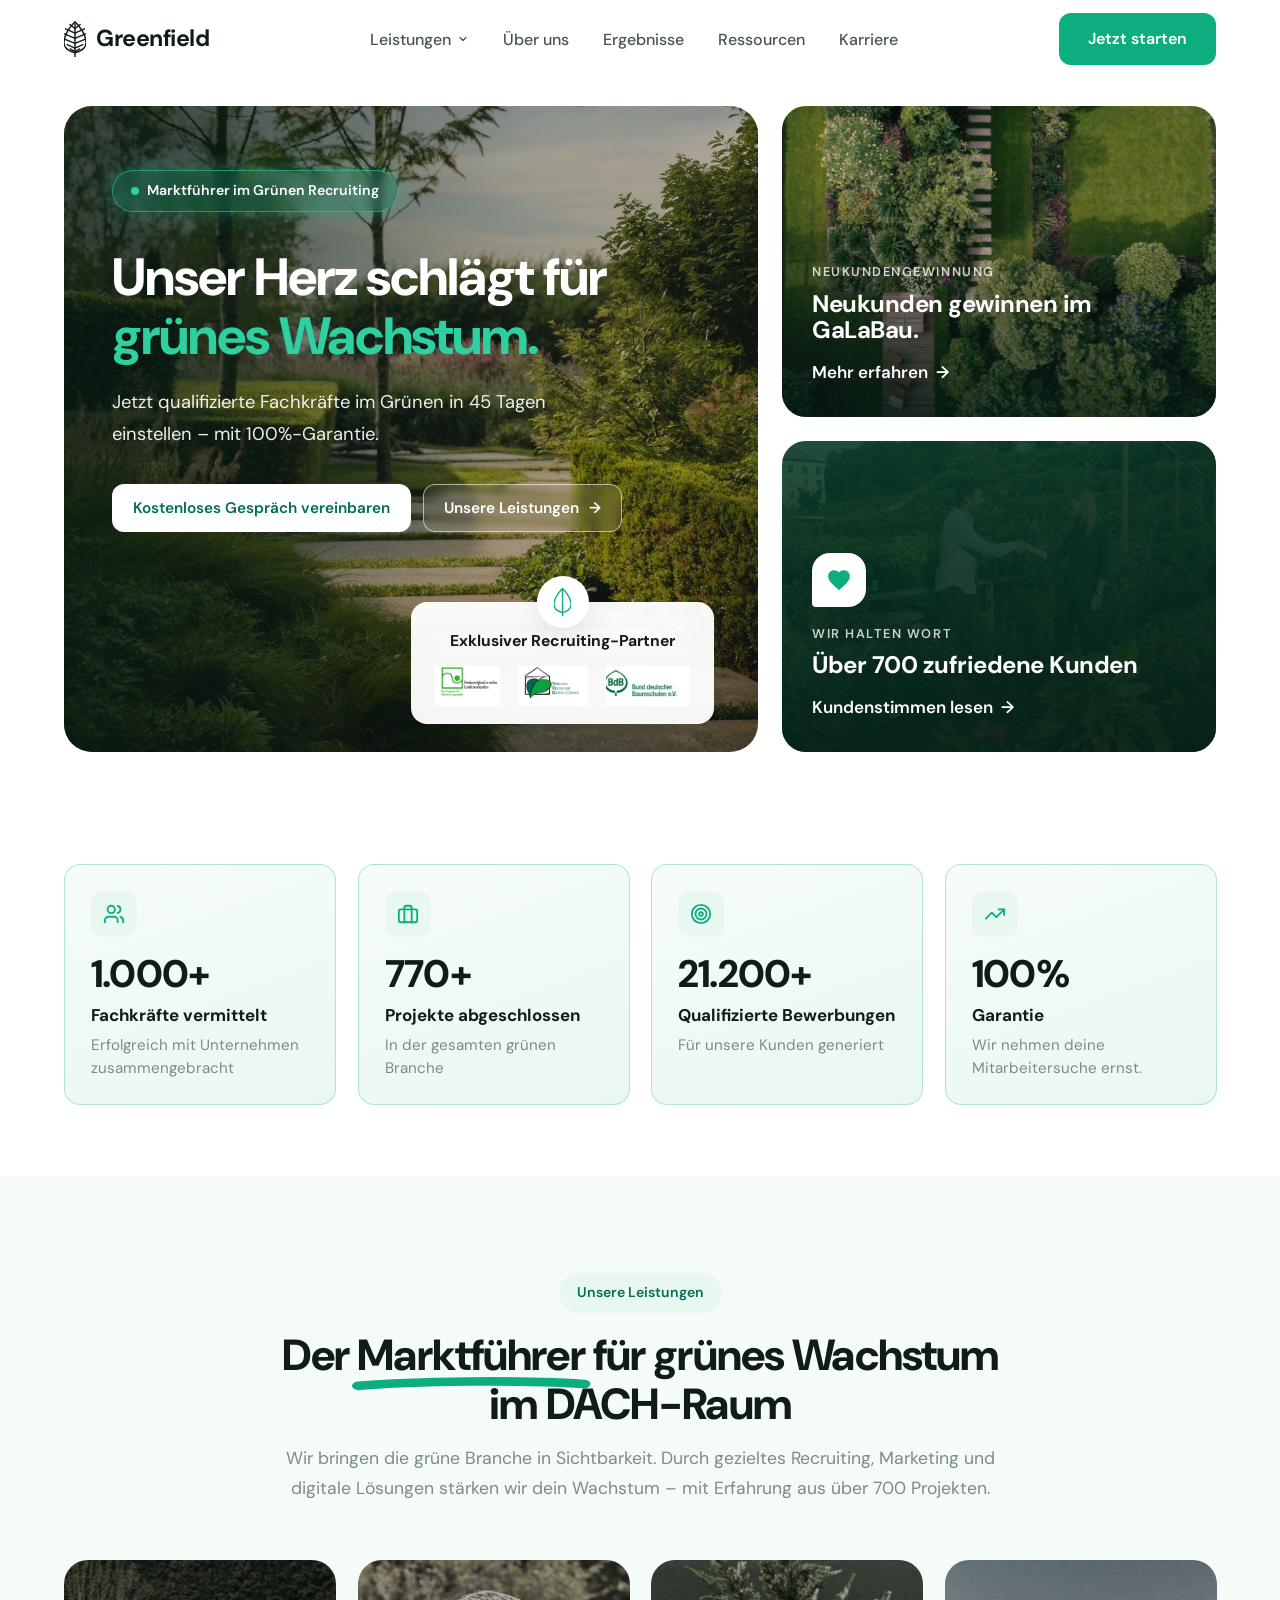
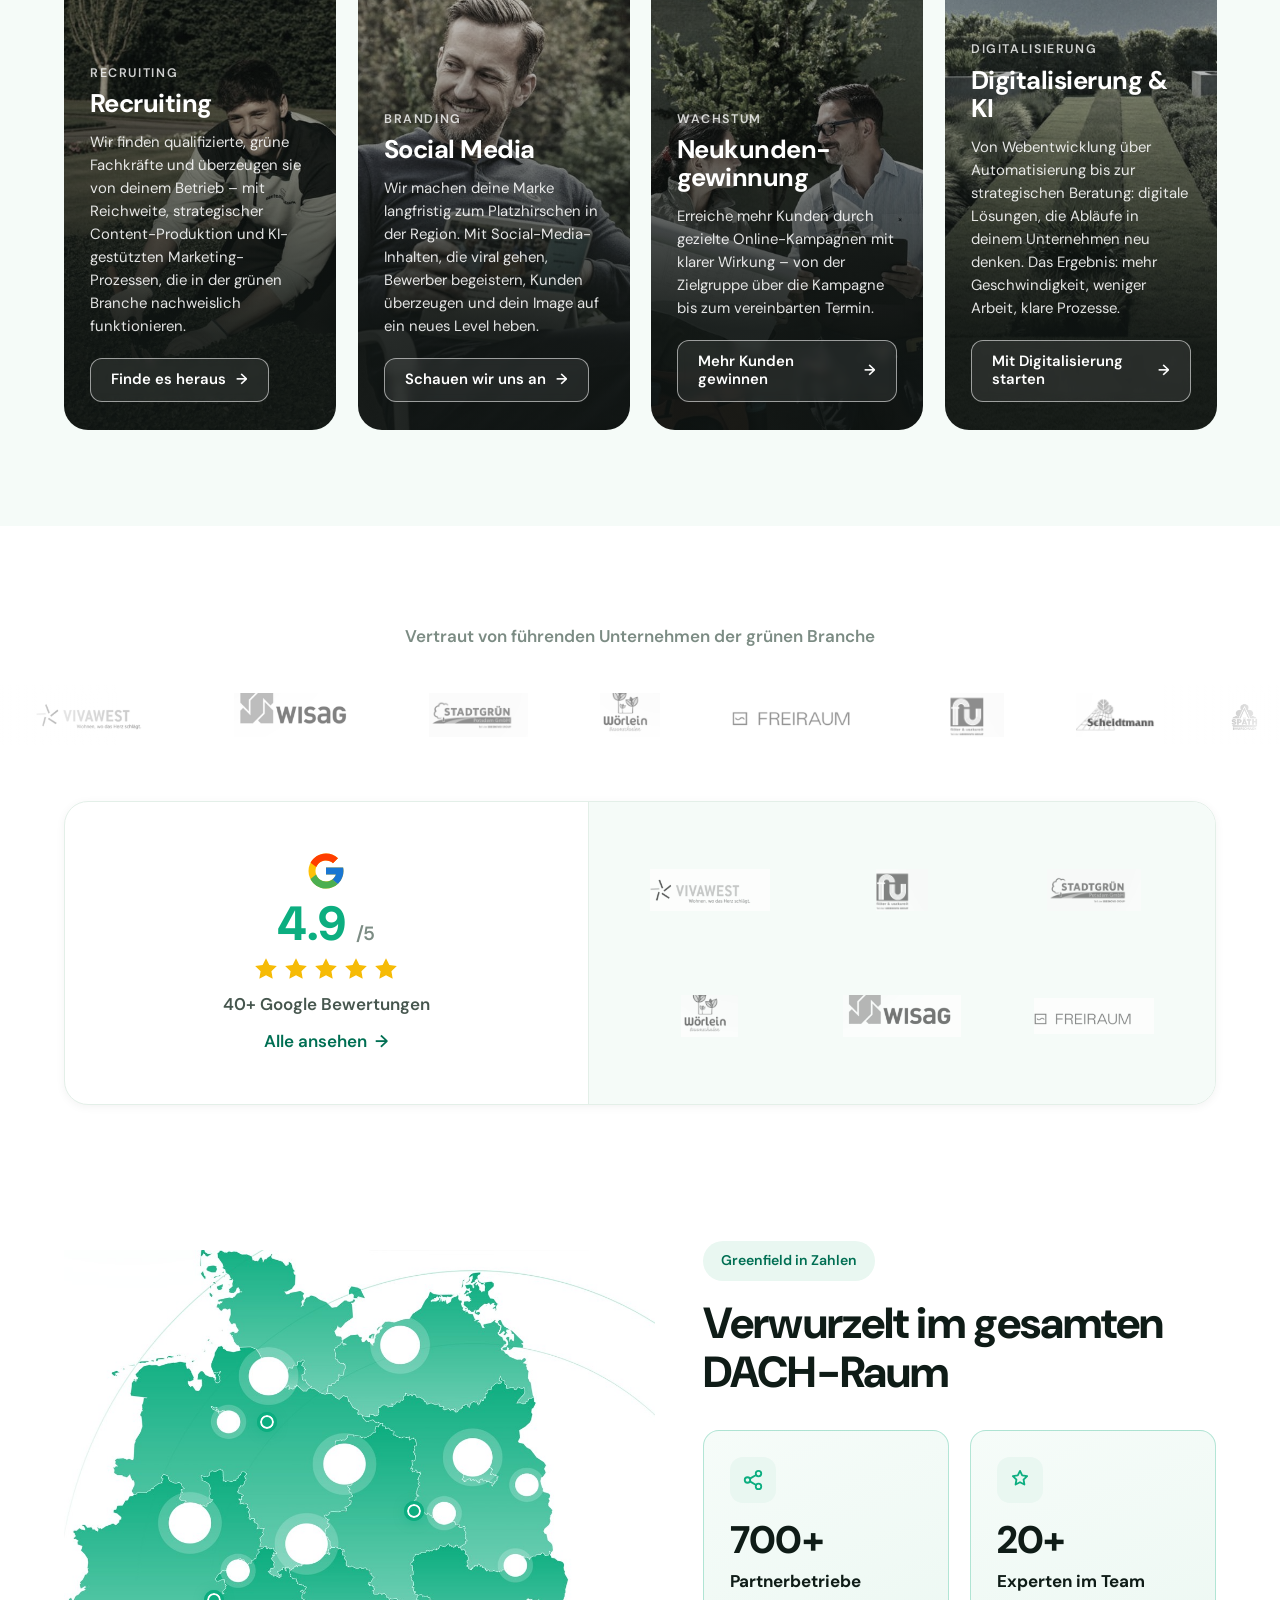
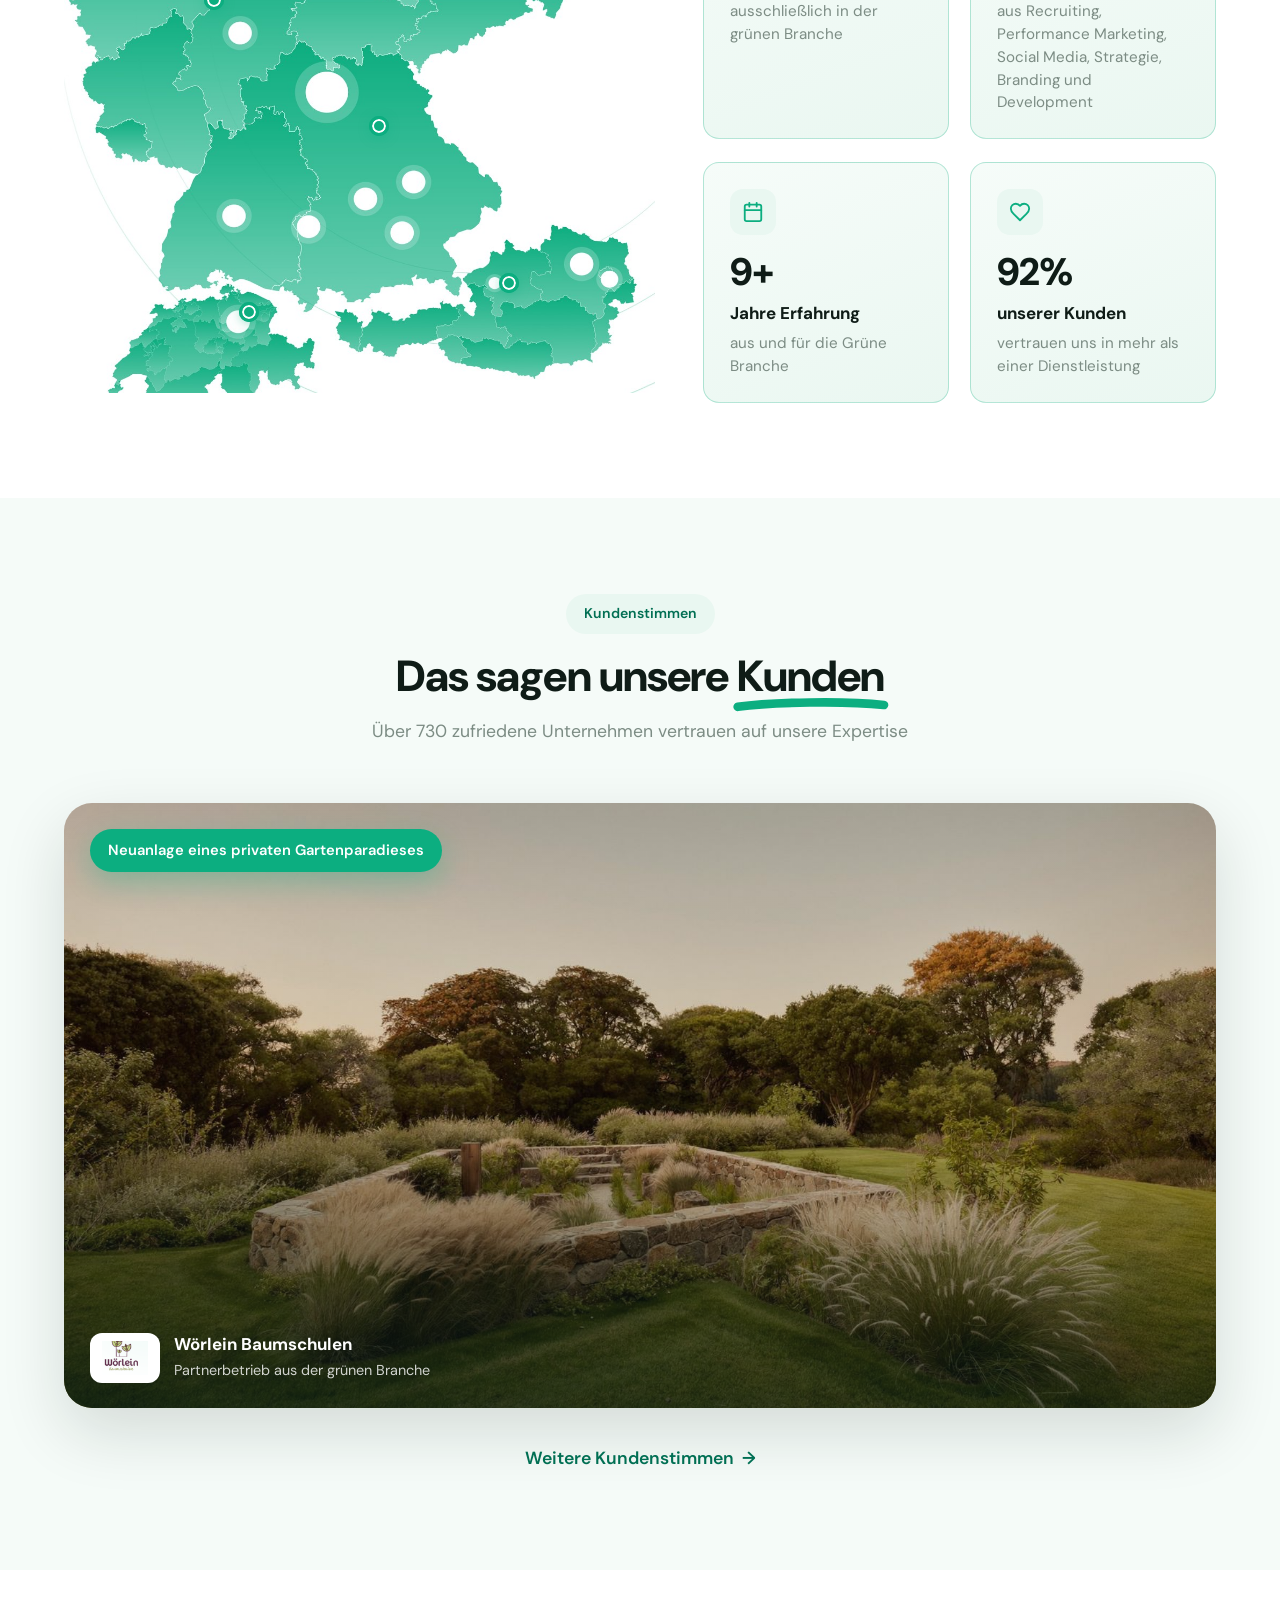
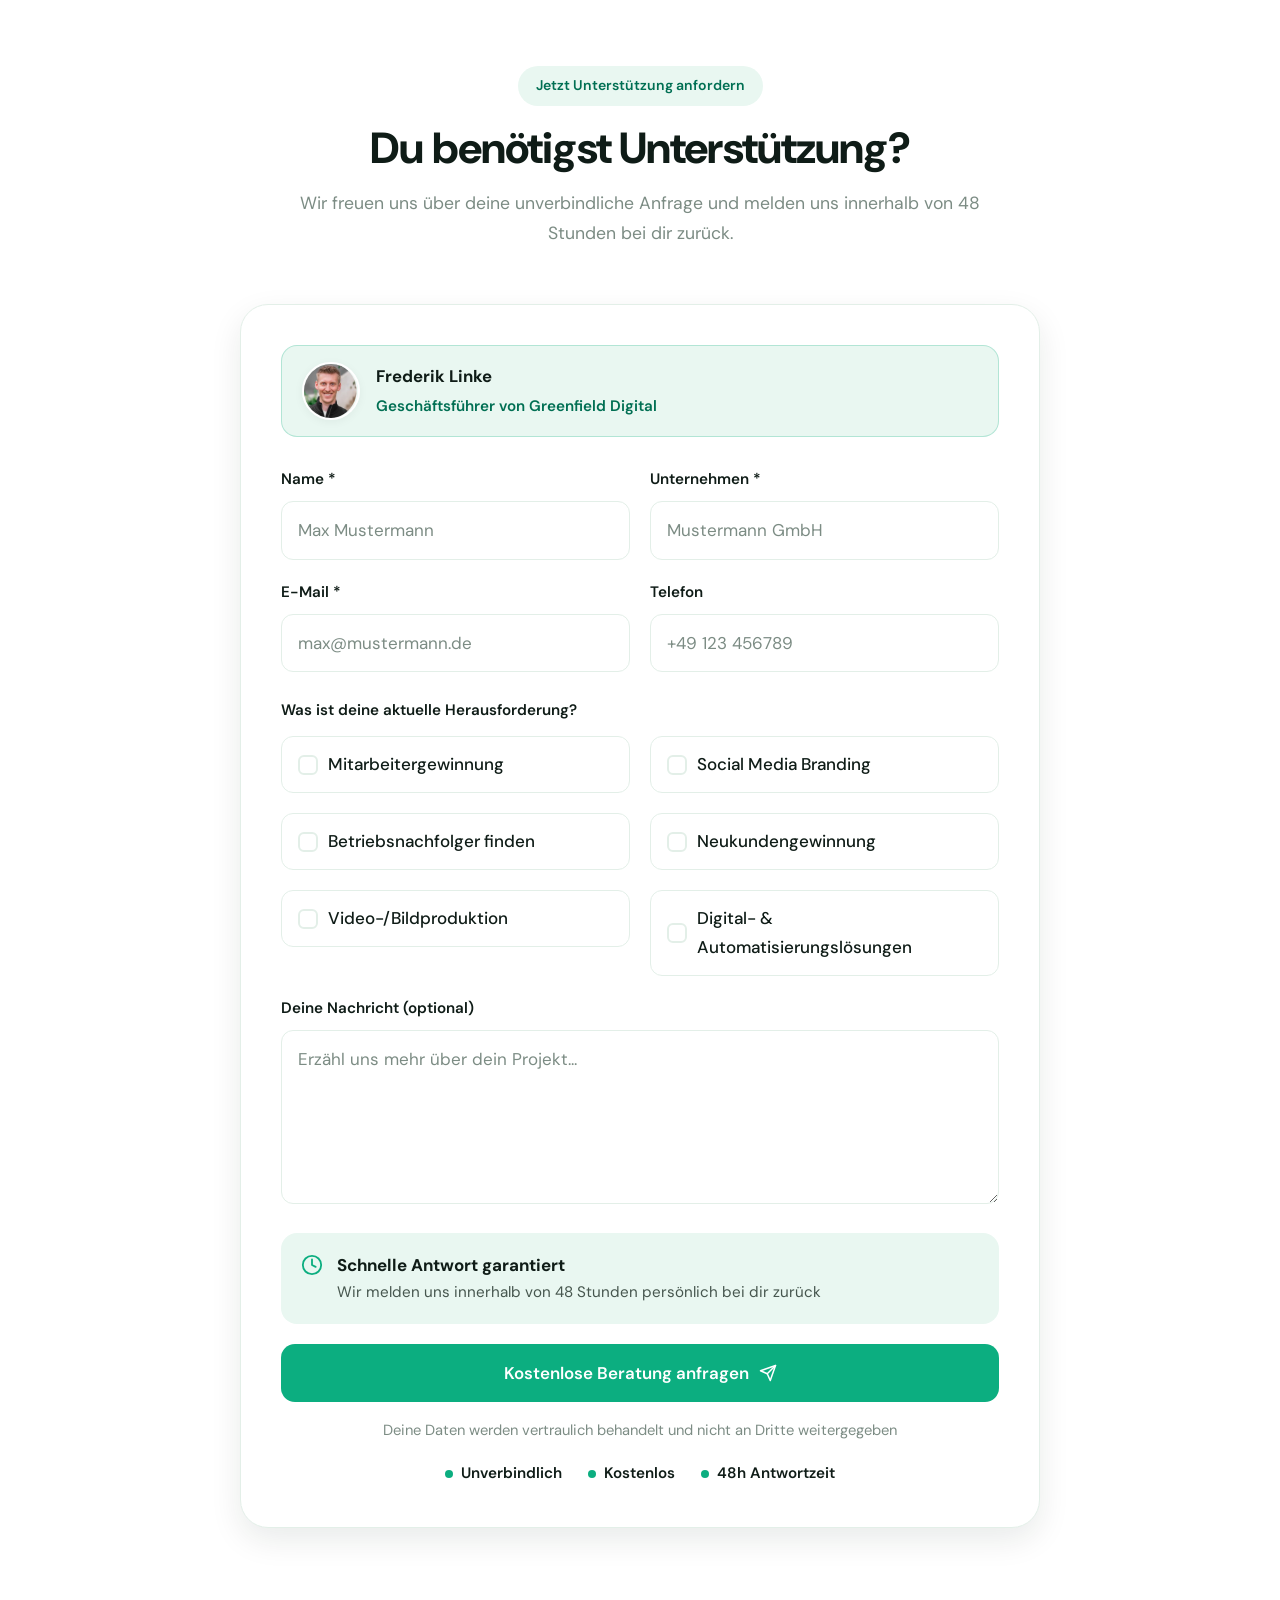
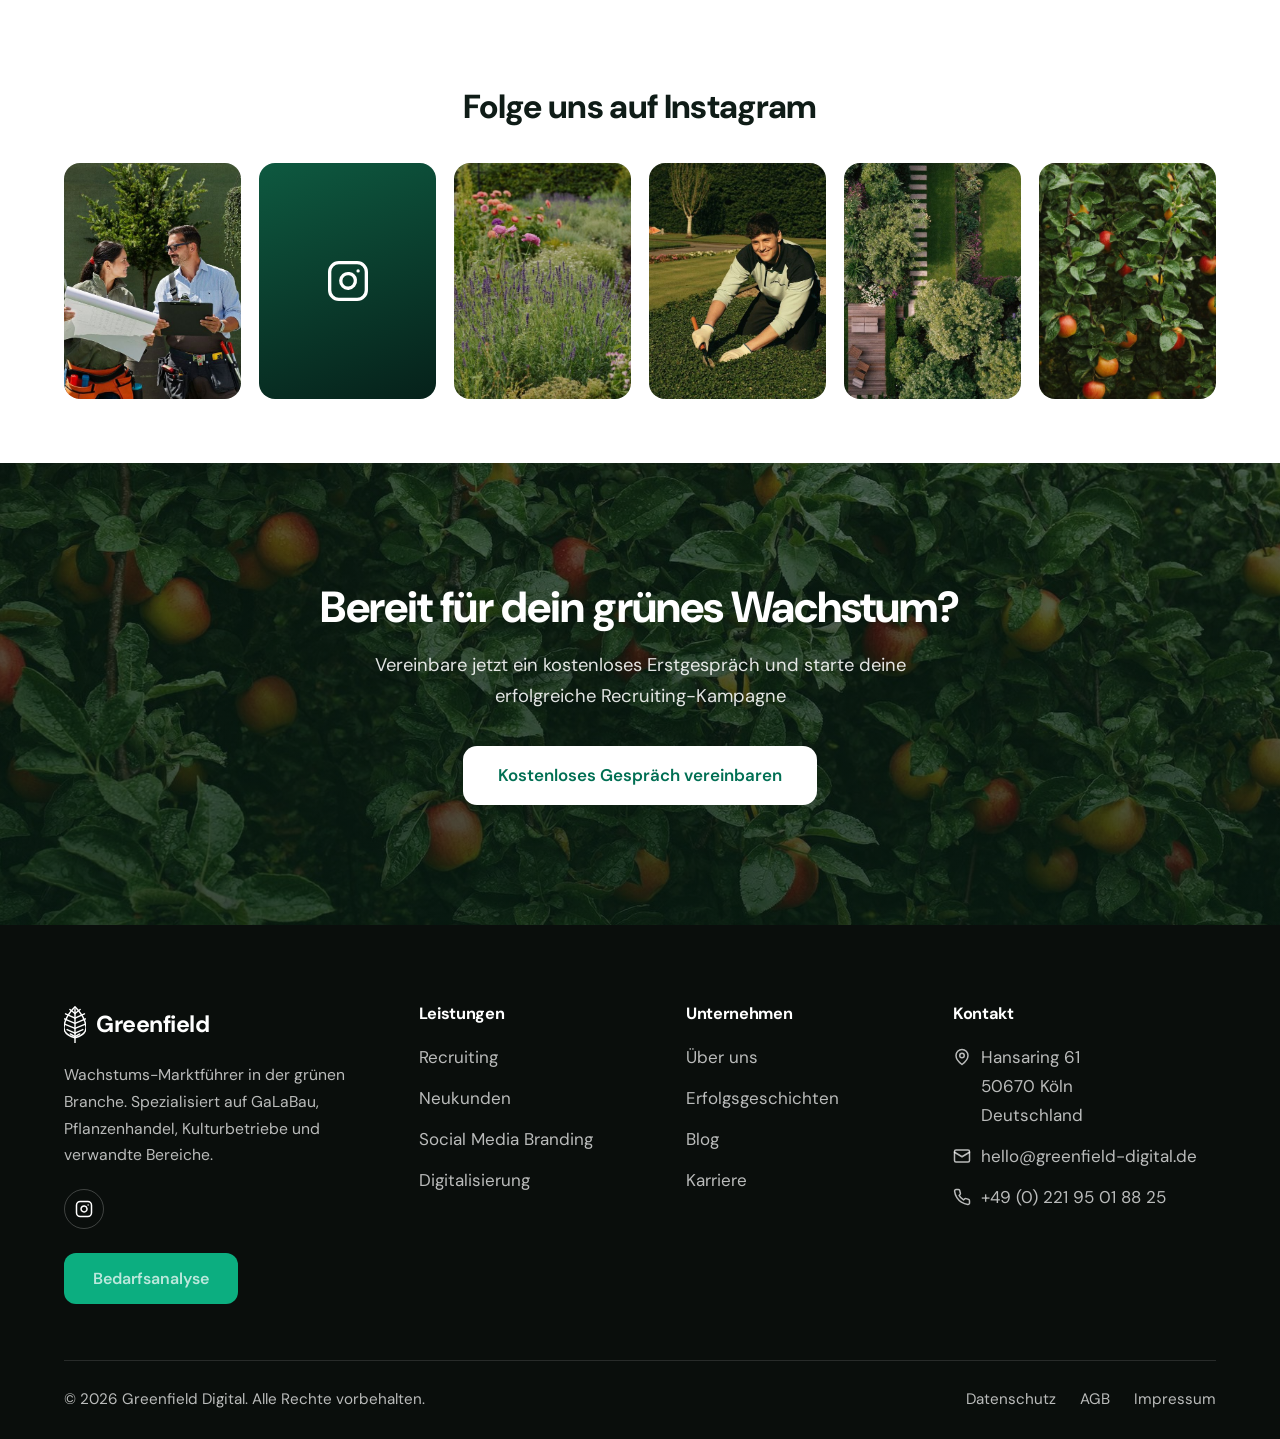
==== index.html @ ecb6a894 "Website komplett: alle Unterseiten, exakte Guideline-Palette, Bewerbungs-Webhook, Mobile-Fixes - Gui" ====
<!DOCTYPE html>
<html lang="de">
<head>
  <meta charset="UTF-8">
  <meta name="viewport" content="width=device-width, initial-scale=1.0">
  <title>Greenfield Digital – Wachstums-Marktführer der grünen Branche</title>
  <meta name="description" content="Recruiting, Neukundengewinnung, Social Media Branding und Digitalisierung für GaLaBau, Pflanzenhandel und Kulturbetriebe. Über 700 Partnerbetriebe im DACH-Raum vertrauen auf Greenfield Digital.">
  <!-- TODO vor Go-Live auf greenfield-digital.de: noindex entfernen! -->
  <meta name="robots" content="noindex">
  <link rel="canonical" href="https://www.greenfield-digital.de/">
  <meta property="og:title" content="Greenfield Digital – Unser Herz schlägt für grünes Wachstum">
  <meta property="og:description" content="Qualifizierte Fachkräfte im Grünen in 45 Tagen einstellen – mit 100%-Garantie. Recruiting, Marketing und Digitalisierung für die grüne Branche.">
  <meta property="og:type" content="website">
  <!-- TODO Go-Live: og:image-Domain auf greenfield-digital.de umstellen -->
  <meta property="og:image" content="https://frdlnk-gc.github.io/greenfield-digital-website/assets/img/hero-home.jpg">
  <meta name="theme-color" content="#0CAE80">
  <link rel="icon" type="image/svg+xml" href="assets/img/favicon.svg">
  <link rel="icon" type="image/png" href="assets/img/favicon.png">
  <link rel="apple-touch-icon" href="assets/img/apple-touch-icon.png">
  <link rel="preconnect" href="https://fonts.googleapis.com">
  <link rel="preconnect" href="https://fonts.gstatic.com" crossorigin>
  <link href="https://fonts.googleapis.com/css2?family=DM+Sans:opsz,wght@9..40,400;9..40,500;9..40,600;9..40,700;9..40,800&display=swap" rel="stylesheet">
  <link rel="stylesheet" href="assets/css/foundation.css">
  <style>
    /* ============ Seiten-Styles Startseite ============ */

    /* ----- Hero ----- */
    .hero { padding: calc(var(--nav-h) + 28px) 0 40px; }
    .hero-grid {
      display: grid;
      grid-template-columns: 1.6fr 1fr;
      gap: 24px;
      align-items: stretch;
    }
    .hero-main {
      position: relative;
      border-radius: var(--r-xl);
      overflow: hidden;
      min-height: 620px;
      display: flex;
      align-items: center;
      isolation: isolate;
    }
    .hero-main .bg {
      position: absolute; inset: 0; z-index: -1;
      background: url("assets/img/hero-home.jpg") center / cover no-repeat;
      animation: slow-zoom 22s ease-in-out infinite alternate;
    }
    .hero-main .bg::after {
      content: ""; position: absolute; inset: 0;
      background: linear-gradient(100deg, rgba(4, 24, 17, .78) 12%, rgba(4, 24, 17, .38) 58%, rgba(4, 24, 17, .18));
    }
    .hero-content { padding: 64px 48px 220px; max-width: 660px; }
    .hero-content h1 { color: #fff; margin: 18px 0 22px; font-size: clamp(2.3rem, 4.1vw, 3.5rem); }
    .hero-content h1 .accent { color: var(--green-bright); }
    .hero-content .sub {
      color: rgba(255, 255, 255, .92);
      font-size: 1.15rem;
      max-width: 470px;
      margin-bottom: 34px;
    }
    .hero-btns { display: flex; flex-wrap: wrap; gap: 12px; }
    .hero-btns .btn { padding: 14px 20px; font-size: .96rem; }

    /* schwebende Partner-Karte */
    .partner-card {
      position: absolute;
      right: 44px; bottom: 28px;
      background: rgba(255, 255, 255, .96);
      border-radius: var(--r-md);
      box-shadow: var(--shadow-lg);
      padding: 26px 24px 18px;
      text-align: center;
      animation: float-y 6.5s ease-in-out infinite;
    }
    .partner-card .leaf-medal {
      position: absolute; top: -26px; left: 50%; transform: translateX(-50%);
      width: 52px; height: 52px; border-radius: 50%;
      background: #fff; box-shadow: var(--shadow-md);
      display: flex; align-items: center; justify-content: center;
      color: var(--green);
    }
    .partner-card .leaf-medal svg { width: 17px; }
    .partner-card .pc-title { font-weight: 700; color: var(--ink); font-size: .98rem; margin-bottom: 12px; }
    .partner-card .pc-logos { display: flex; align-items: center; gap: 18px; }
    .partner-card .pc-logos img { height: 40px; width: auto; }

    .hero-side { display: grid; grid-template-rows: 1fr 1fr; gap: 24px; }
    .side-card {
      position: relative;
      border-radius: var(--r-lg);
      overflow: hidden;
      display: flex; flex-direction: column; justify-content: flex-end;
      padding: 30px;
      min-height: 280px;
      color: #fff;
      isolation: isolate;
      transition: transform .3s ease, box-shadow .3s ease;
    }
    .side-card:hover { transform: translateY(-5px); box-shadow: var(--shadow-lg); }
    .side-card .bg {
      position: absolute; inset: 0; z-index: -1;
      background-size: cover; background-position: center;
      transition: transform .6s ease;
    }
    .side-card:hover .bg { transform: scale(1.05); }
    .side-card--photo .bg { background-image: url("assets/img/side-neukunden.jpg"); }
    .side-card--photo .bg::after {
      content: ""; position: absolute; inset: 0;
      background: linear-gradient(185deg, rgba(5, 26, 19, .1) 30%, rgba(5, 26, 19, .82));
    }
    .side-card--deep .bg { background-image: url("assets/img/kunden-700.jpg"); }
    .side-card--deep .bg::after {
      content: ""; position: absolute; inset: 0;
      background: linear-gradient(170deg, rgba(9, 58, 42, .88), rgba(5, 32, 23, .94));
    }
    .side-card .eyebrow {
      font-family: var(--font-accent);
      font-size: .8rem; font-weight: 600;
      letter-spacing: .12em; text-transform: uppercase;
      color: rgba(255, 255, 255, .78);
      margin-bottom: 8px;
    }
    .side-card h3 { color: #fff; font-size: 1.5rem; margin-bottom: 14px; }
    .side-card .btn-link { color: #fff; }
    .side-card .heart-bubble {
      width: 54px; height: 54px;
      background: #fff; border-radius: 18px 18px 18px 4px;
      display: flex; align-items: center; justify-content: center;
      color: var(--green);
      margin-bottom: 16px;
      box-shadow: var(--shadow-md);
    }
    .side-card .heart-bubble svg { width: 26px; height: 26px; }

    /* ----- Stats ----- */
    .stats-grid {
      display: grid;
      grid-template-columns: repeat(4, 1fr);
      gap: 22px;
    }

    /* ----- Leistungen ----- */
    .services-grid {
      display: grid;
      grid-template-columns: repeat(4, 1fr);
      gap: 22px;
    }
    .service-card {
      position: relative;
      border-radius: var(--r-lg);
      overflow: hidden;
      min-height: 470px;
      display: flex; flex-direction: column; justify-content: flex-end;
      padding: 28px 26px;
      color: #fff;
      isolation: isolate;
    }
    .service-card .bg {
      position: absolute; inset: 0; z-index: -2;
      background-size: cover; background-position: center;
      transition: transform .7s ease;
      filter: saturate(.35);
    }
    .service-card .bg::after {
      content: ""; position: absolute; inset: 0;
      background: linear-gradient(185deg, rgba(8, 22, 17, .25) 20%, rgba(8, 22, 17, .9) 78%);
    }
    .service-card .tint {
      position: absolute; inset: 0; z-index: -1;
      background: linear-gradient(170deg, rgba(11, 174, 127, .5), rgba(6, 55, 39, .82));
      opacity: 0;
      transition: opacity .5s ease;
    }
    .service-card:hover .bg { transform: scale(1.06); filter: saturate(1); }
    .service-card:hover .tint { opacity: 1; }
    .service-card .eyebrow {
      font-family: var(--font-accent);
      font-size: .78rem; font-weight: 600;
      letter-spacing: .13em; text-transform: uppercase;
      color: rgba(255, 255, 255, .8);
      margin-bottom: 6px;
    }
    .service-card h3 { color: #fff; font-size: 1.6rem; margin-bottom: 12px; }
    .service-card p {
      font-size: .93rem; line-height: 1.55;
      color: rgba(255, 255, 255, .88);
      margin-bottom: 20px;
    }
    .service-card .btn { align-self: flex-start; padding: 12px 20px; font-size: .93rem; }

    /* ----- Logos & Google ----- */
    .logos-head {
      text-align: center; color: var(--muted);
      font-weight: 600; margin-bottom: 34px;
    }
    .google-card {
      margin-top: 56px;
      display: grid;
      grid-template-columns: 1fr 1.2fr;
      overflow: hidden;
    }
    .google-card .g-left {
      padding: 48px 40px;
      display: flex; flex-direction: column; align-items: center; justify-content: center;
      text-align: center;
      gap: 8px;
    }
    .google-card .g-score { font-size: 3rem; font-weight: 800; color: var(--ink); line-height: 1; }
    .google-card .g-score small { font-size: 1.2rem; color: var(--muted); font-weight: 600; }
    .google-card .g-stars { display: flex; gap: 4px; color: #F6BB06; }
    .google-card .g-stars svg { width: 26px; height: 26px; }
    .google-card .g-sub { color: var(--text); font-weight: 600; }
    .google-card .g-right {
      background: var(--mint-soft);
      border-left: 1px solid var(--line);
      display: grid;
      grid-template-columns: repeat(3, 1fr);
      align-items: center; justify-items: center;
      gap: 18px;
      padding: 34px;
    }
    .google-card .g-right img { max-height: 42px; width: auto; max-width: 120px; filter: grayscale(1); opacity: .7; transition: .3s; }
    .google-card .g-right img:hover { filter: none; opacity: 1; }

    /* ----- Instagram-Strip ----- */
    .insta-grid {
      display: grid;
      grid-template-columns: repeat(6, 1fr);
      gap: 18px;
    }
    .insta-tile {
      position: relative;
      aspect-ratio: 3 / 4;
      border-radius: var(--r-md);
      overflow: hidden;
      background-size: cover;
      background-position: center;
      display: block;
      transition: transform .35s ease, box-shadow .35s ease;
    }
    .insta-tile:hover { transform: translateY(-6px) scale(1.02); box-shadow: var(--shadow-md); }
    .insta-tile--brand {
      background: var(--grad-deep);
      display: flex; align-items: center; justify-content: center;
      color: #fff;
    }
    .insta-tile--brand svg { width: 44px; height: 44px; }

    /* ----- Responsive Startseite ----- */
    @media (max-width: 1024px) {
      .hero-grid { grid-template-columns: 1fr; }
      .hero-side { grid-template-rows: none; grid-template-columns: 1fr 1fr; }
      .stats-grid, .services-grid { grid-template-columns: 1fr 1fr; }
      .hero-main { min-height: 540px; }
      .hero-content { padding: 52px 40px 210px; }
      .insta-grid { grid-template-columns: repeat(3, 1fr); }
    }
    @media (max-width: 700px) {
      .hero { padding-top: calc(var(--nav-h) + 14px); }
      .hero-side { grid-template-columns: 1fr; }
      .hero-content { padding: 40px 26px 40px; }
      .hero-main { min-height: 0; display: block; }
      .partner-card { position: static; margin: 0 26px 30px; animation: none; max-width: calc(100% - 52px); }
      .partner-card .leaf-medal { display: none; }
      .partner-card .pc-logos { flex-wrap: wrap; justify-content: center; gap: 12px; }
      .partner-card .pc-logos img { height: 30px; }
      .google-card .g-right { grid-template-columns: 1fr 1fr; padding: 24px; }
      .stats-grid, .services-grid { grid-template-columns: 1fr; }
      .google-card { grid-template-columns: 1fr; }
      .google-card .g-right { border-left: 0; border-top: 1px solid var(--line); }
      .insta-grid { grid-template-columns: repeat(2, 1fr); gap: 12px; }
    }
  </style>
</head>
<body>

  <!-- ================= NAVIGATION ================= -->
  <header class="site-nav" id="nav">
    <div class="inner">
      <a class="brand" href="index.html" aria-label="Greenfield Digital – Startseite">
        <span class="mark"><svg viewBox="0 0 56 94" fill="none" stroke="currentColor" stroke-width="3.6" stroke-linecap="round" stroke-linejoin="round" aria-hidden="true"><path d="M28 2 C40 14 55 32 56 54 C56.6 66 45 76 28 81 C11 76 -0.6 66 0 54 C1 32 16 14 28 2 Z"/><path d="M28 7 V94"/><path d="M28 19 L41 9 M28 31 L52 20 M28 44 L55 33 M28 57 L53 47 M28 69 L48 60 M28 78 L40 71"/><path d="M28 19 L15 9 M28 31 L4 20 M28 44 L1 33 M28 57 L3 47 M28 69 L8 60 M28 78 L16 71"/></svg></span>
        <span class="word">Greenfield</span>
      </a>

      <nav aria-label="Hauptnavigation">
        <ul class="nav-links" id="navLinks">
          <li class="has-drop" id="dropLeistungen">
            <a href="#leistungen">Leistungen
              <svg class="caret" width="12" height="12" viewBox="0 0 24 24" fill="none" stroke="currentColor" stroke-width="2.5" stroke-linecap="round" stroke-linejoin="round" aria-hidden="true"><path d="m6 9 6 6 6-6"/></svg>
            </a>
            <ul class="drop">
              <li><a href="recruiting.html">Recruiting<small>Nachhaltige Personalgewinnung</small></a></li>
              <li><a href="neukundengewinnung.html">Neukundengewinnung<small>Planbar neue Aufträge</small></a></li>
              <li><a href="social-media.html">Social Media Branding<small>Platzhirsch in der Region</small></a></li>
              <li><a href="digitalisierung.html">Digitalisierung &amp; KI<small>Prozesse neu gedacht</small></a></li>
            </ul>
          </li>
          <li><a href="ueber-uns.html">Über uns</a></li>
          <li><a href="ergebnisse.html">Ergebnisse</a></li>
          <li><a href="blog.html">Ressourcen</a></li>
          <li><a href="karriere.html">Karriere</a></li>
        </ul>
      </nav>

      <div style="display:flex; align-items:center; gap:10px;">
        <a class="btn btn--primary nav-cta-desktop" href="#kontakt">Jetzt starten</a>
        <button class="nav-burger" id="burger" aria-label="Menü öffnen" aria-expanded="false" aria-controls="navLinks">
          <svg width="26" height="26" viewBox="0 0 24 24" fill="none" stroke="currentColor" stroke-width="2.2" stroke-linecap="round" aria-hidden="true"><path d="M4 7h16M4 12h16M4 17h16"/></svg>
        </button>
      </div>
    </div>
  </header>

  <main>

    <!-- ================= HERO ================= -->
    <section class="hero">
      <div class="container">
        <div class="hero-grid">
          <div class="hero-main reveal in">
            <div class="bg" aria-hidden="true"></div>
            <div class="hero-content">
              <span class="pill pill--glow"><span class="dot"></span>Marktführer im Grünen Recruiting</span>
              <h1>Unser Herz schlägt für <span class="accent">grünes&nbsp;Wachstum.</span></h1>
              <p class="sub">Jetzt qualifizierte Fachkräfte im Grünen in 45 Tagen einstellen – mit 100%-Garantie.</p>
              <div class="hero-btns">
                <a class="btn btn--white is-green-text" href="#kontakt">Kostenloses Gespräch vereinbaren</a>
                <a class="btn btn--ghost" href="#leistungen">Unsere Leistungen<span class="arr">→</span></a>
              </div>
            </div>
            <div class="partner-card">
              <span class="leaf-medal" aria-hidden="true"><svg viewBox="0 0 56 94" fill="none" stroke="currentColor" stroke-width="4.5" stroke-linecap="round" stroke-linejoin="round"><path d="M28 2 C40 14 55 32 56 54 C56.6 66 45 76 28 81 C11 76 -0.6 66 0 54 C1 32 16 14 28 2 Z"/><path d="M28 7 V94"/></svg></span>
              <p class="pc-title">Exklusiver Recruiting-Partner</p>
              <div class="pc-logos">
                <img src="assets/img/partner-1.png" alt="Verbandspartner – Die Experten für Garten &amp; Landschaft">
                <img src="assets/img/partner-2.png" alt="Verband Deutscher Garten-Center">
                <img src="assets/img/partner-3.png" alt="Bund deutscher Baumschulen e.V.">
              </div>
            </div>
          </div>

          <div class="hero-side">
            <a class="side-card side-card--photo reveal in" style="--d:.15s" href="neukundengewinnung.html">
              <div class="bg" aria-hidden="true"></div>
              <span class="eyebrow">Neukundengewinnung</span>
              <h3>Neukunden gewinnen im GaLaBau.</h3>
              <span class="btn-link">Mehr erfahren <span class="arr">→</span></span>
            </a>
            <a class="side-card side-card--deep reveal in" style="--d:.28s" href="ergebnisse.html">
              <div class="bg" aria-hidden="true"></div>
              <span class="heart-bubble" aria-hidden="true"><svg viewBox="0 0 24 24" fill="currentColor"><path d="M12 21.35l-1.45-1.32C5.4 15.36 2 12.28 2 8.5 2 5.42 4.42 3 7.5 3c1.74 0 3.41.81 4.5 2.09C13.09 3.81 14.76 3 16.5 3 19.58 3 22 5.42 22 8.5c0 3.78-3.4 6.86-8.55 11.54L12 21.35z"/></svg></span>
              <span class="eyebrow">Wir halten Wort</span>
              <h3>Über 700 zufriedene Kunden</h3>
              <span class="btn-link">Kundenstimmen lesen <span class="arr">→</span></span>
            </a>
          </div>
        </div>
      </div>
    </section>

    <!-- ================= STATS ================= -->
    <section class="section" style="padding-top:72px; padding-bottom:72px;">
      <div class="container">
        <div class="stats-grid">
          <div class="stat-card reveal">
            <span class="icon-chip" aria-hidden="true"><svg viewBox="0 0 24 24" fill="none" stroke="currentColor" stroke-width="2" stroke-linecap="round" stroke-linejoin="round"><path d="M16 21v-2a4 4 0 0 0-4-4H6a4 4 0 0 0-4 4v2"/><circle cx="9" cy="7" r="4"/><path d="M22 21v-2a4 4 0 0 0-3-3.87M16 3.13a4 4 0 0 1 0 7.75"/></svg></span>
            <div class="num"><span data-count="1000" data-sep=".">0</span>+</div>
            <div class="label">Fachkräfte vermittelt</div>
            <p class="desc">Erfolgreich mit Unternehmen zusammengebracht</p>
          </div>
          <div class="stat-card reveal" style="--d:.1s">
            <span class="icon-chip" aria-hidden="true"><svg viewBox="0 0 24 24" fill="none" stroke="currentColor" stroke-width="2" stroke-linecap="round" stroke-linejoin="round"><rect x="2" y="7" width="20" height="14" rx="2"/><path d="M16 21V5a2 2 0 0 0-2-2h-4a2 2 0 0 0-2 2v16"/></svg></span>
            <div class="num"><span data-count="770">0</span>+</div>
            <div class="label">Projekte abgeschlossen</div>
            <p class="desc">In der gesamten grünen Branche</p>
          </div>
          <div class="stat-card reveal" style="--d:.2s">
            <span class="icon-chip" aria-hidden="true"><svg viewBox="0 0 24 24" fill="none" stroke="currentColor" stroke-width="2" stroke-linecap="round" stroke-linejoin="round"><circle cx="12" cy="12" r="10"/><circle cx="12" cy="12" r="6"/><circle cx="12" cy="12" r="2"/></svg></span>
            <div class="num"><span data-count="21200" data-sep=".">0</span>+</div>
            <div class="label">Qualifizierte Bewerbungen</div>
            <p class="desc">Für unsere Kunden generiert</p>
          </div>
          <div class="stat-card reveal" style="--d:.3s">
            <span class="icon-chip" aria-hidden="true"><svg viewBox="0 0 24 24" fill="none" stroke="currentColor" stroke-width="2" stroke-linecap="round" stroke-linejoin="round"><path d="M22 7 13.5 15.5 8.5 10.5 2 17"/><path d="M16 7h6v6"/></svg></span>
            <div class="num"><span data-count="100">0</span>%</div>
            <div class="label">Garantie</div>
            <p class="desc">Wir nehmen deine Mitarbeitersuche ernst.</p>
          </div>
        </div>
      </div>
    </section>

    <!-- ================= LEISTUNGEN ================= -->
    <section class="section section--tint" id="leistungen">
      <div class="container">
        <div class="section-head reveal">
          <span class="pill">Unsere Leistungen</span>
          <h2>Der <span class="mark-u">Marktführer<svg viewBox="0 0 240 24" preserveAspectRatio="none" aria-hidden="true"><path d="M6 16 C 60 8, 175 6, 234 13"/></svg></span> für grünes Wachstum im DACH-Raum</h2>
          <p class="sub">Wir bringen die grüne Branche in Sichtbarkeit. Durch gezieltes Recruiting, Marketing und digitale Lösungen stärken wir dein Wachstum – mit Erfahrung aus über 700 Projekten.</p>
        </div>

        <div class="services-grid">
          <article class="service-card reveal">
            <div class="bg" style="background-image:url('assets/img/feature-3.jpg')" aria-hidden="true"></div>
            <div class="tint" aria-hidden="true"></div>
            <span class="eyebrow">Recruiting</span>
            <h3>Recruiting</h3>
            <p>Wir finden qualifizierte, grüne Fachkräfte und überzeugen sie von deinem Betrieb – mit Reichweite, strategischer Content-Produktion und KI-gestützten Marketing-Prozessen, die in der grünen Branche nachweislich funktionieren.</p>
            <a class="btn btn--ghost" href="recruiting.html">Finde es heraus<span class="arr">→</span></a>
          </article>

          <article class="service-card reveal" style="--d:.1s">
            <div class="bg" style="background-image:url('assets/img/feature-1.jpg')" aria-hidden="true"></div>
            <div class="tint" aria-hidden="true"></div>
            <span class="eyebrow">Branding</span>
            <h3>Social Media</h3>
            <p>Wir machen deine Marke langfristig zum Platzhirschen in der Region. Mit Social-Media-Inhalten, die viral gehen, Bewerber begeistern, Kunden überzeugen und dein Image auf ein neues Level heben.</p>
            <a class="btn btn--ghost" href="social-media.html">Schauen wir uns an<span class="arr">→</span></a>
          </article>

          <article class="service-card reveal" style="--d:.2s">
            <div class="bg" style="background-image:url('assets/img/feature-2.jpg')" aria-hidden="true"></div>
            <div class="tint" aria-hidden="true"></div>
            <span class="eyebrow">Wachstum</span>
            <h3>Neukunden&shy;gewinnung</h3>
            <p>Erreiche mehr Kunden durch gezielte Online-Kampagnen mit klarer Wirkung – von der Zielgruppe über die Kampagne bis zum vereinbarten Termin.</p>
            <a class="btn btn--ghost" href="neukundengewinnung.html">Mehr Kunden gewinnen<span class="arr">→</span></a>
          </article>

          <article class="service-card reveal" style="--d:.3s">
            <div class="bg" style="background-image:url('assets/img/blog-1.jpg')" aria-hidden="true"></div>
            <div class="tint" aria-hidden="true"></div>
            <span class="eyebrow">Digitalisierung</span>
            <h3>Digitalisierung &amp; KI</h3>
            <p>Von Webentwicklung über Automatisierung bis zur strategischen Beratung: digitale Lösungen, die Abläufe in deinem Unternehmen neu denken. Das Ergebnis: mehr Geschwindigkeit, weniger Arbeit, klare Prozesse.</p>
            <a class="btn btn--ghost" href="digitalisierung.html">Mit Digitalisierung starten<span class="arr">→</span></a>
          </article>
        </div>
      </div>
    </section>

    <!-- ================= LOGOS + GOOGLE ================= -->
    <section class="section">
      <div class="container">
        <p class="logos-head reveal">Vertraut von führenden Unternehmen der grünen Branche</p>
      </div>
      <div class="marquee reveal">
        <div class="marquee-track">
          <img src="assets/img/logo-vivawest.png" alt="Vivawest">
          <img src="assets/img/logo-wisag.png" alt="WISAG">
          <img src="assets/img/logo-stadtgruen.png" alt="Stadtgrün Potsdam">
          <img src="assets/img/logo-woerlein.png" alt="Wörlein Baumschulen">
          <img src="assets/img/logo-freiraum.png" alt="Freiraum">
          <img src="assets/img/logo-fu.png" alt="flöter &amp; uszkureit">
          <img src="assets/img/logo-scheldmann.png" alt="Scheidtmann">
          <img src="assets/img/logo-spaeth.png" alt="Späth">
          <img src="assets/img/logo-huben.png" alt="Pflanzenhandel Huben">
          <img src="assets/img/logo-blumenmetzger.png" alt="Blumen Metzger">
          <img src="assets/img/logo-streb.png" alt="Streb">
          <img src="assets/img/logo-stanze.png" alt="Stanze Gartencenter">
          <img src="assets/img/logo-jensen.png" alt="Jensen Landschaftsarchitekten">
          <!-- Zweiter Durchlauf für die Endlos-Schleife -->
          <img src="assets/img/logo-vivawest.png" alt="">
          <img src="assets/img/logo-wisag.png" alt="">
          <img src="assets/img/logo-stadtgruen.png" alt="">
          <img src="assets/img/logo-woerlein.png" alt="">
          <img src="assets/img/logo-freiraum.png" alt="">
          <img src="assets/img/logo-fu.png" alt="">
          <img src="assets/img/logo-scheldmann.png" alt="">
          <img src="assets/img/logo-spaeth.png" alt="">
          <img src="assets/img/logo-huben.png" alt="">
          <img src="assets/img/logo-blumenmetzger.png" alt="">
          <img src="assets/img/logo-streb.png" alt="">
          <img src="assets/img/logo-stanze.png" alt="">
          <img src="assets/img/logo-jensen.png" alt="">
        </div>
      </div>

      <div class="container">
        <div class="google-card card reveal">
          <div class="g-left">
            <svg width="42" height="42" viewBox="0 0 48 48" aria-label="Google"><path fill="#FFC107" d="M43.6 20.1H42V20H24v8h11.3C33.7 32.7 29.2 36 24 36c-6.6 0-12-5.4-12-12s5.4-12 12-12c3.1 0 5.9 1.2 8 3l5.7-5.7C34.3 6.1 29.4 4 24 4 13 4 4 13 4 24s9 20 20 20 20-9 20-20c0-1.3-.1-2.6-.4-3.9z"/><path fill="#FF3D00" d="m6.3 14.7 6.6 4.8C14.7 15.1 19 12 24 12c3.1 0 5.9 1.2 8 3l5.7-5.7C34.3 6.1 29.4 4 24 4 16.3 4 9.7 8.3 6.3 14.7z"/><path fill="#4CAF50" d="M24 44c5.2 0 9.9-2 13.4-5.2l-6.2-5.2C29.2 35.1 26.7 36 24 36c-5.2 0-9.6-3.3-11.3-8l-6.5 5C9.5 39.6 16.2 44 24 44z"/><path fill="#1976D2" d="M43.6 20.1H42V20H24v8h11.3c-.8 2.2-2.2 4.2-4.1 5.6l6.2 5.2C36.9 39.2 44 34 44 24c0-1.3-.1-2.6-.4-3.9z"/></svg>
            <div class="g-score"><span style="color:var(--green)">4.9</span> <small>/5</small></div>
            <div class="g-stars" aria-label="5 von 5 Sternen">
              <svg viewBox="0 0 24 24" fill="currentColor"><path d="M12 2l3.09 6.26L22 9.27l-5 4.87 1.18 6.88L12 17.77l-6.18 3.25L7 14.14 2 9.27l6.91-1.01L12 2z"/></svg>
              <svg viewBox="0 0 24 24" fill="currentColor"><path d="M12 2l3.09 6.26L22 9.27l-5 4.87 1.18 6.88L12 17.77l-6.18 3.25L7 14.14 2 9.27l6.91-1.01L12 2z"/></svg>
              <svg viewBox="0 0 24 24" fill="currentColor"><path d="M12 2l3.09 6.26L22 9.27l-5 4.87 1.18 6.88L12 17.77l-6.18 3.25L7 14.14 2 9.27l6.91-1.01L12 2z"/></svg>
              <svg viewBox="0 0 24 24" fill="currentColor"><path d="M12 2l3.09 6.26L22 9.27l-5 4.87 1.18 6.88L12 17.77l-6.18 3.25L7 14.14 2 9.27l6.91-1.01L12 2z"/></svg>
              <svg viewBox="0 0 24 24" fill="currentColor"><path d="M12 2l3.09 6.26L22 9.27l-5 4.87 1.18 6.88L12 17.77l-6.18 3.25L7 14.14 2 9.27l6.91-1.01L12 2z"/></svg>
            </div>
            <div class="g-sub">40+ Google Bewertungen</div>
            <a class="btn-link" href="https://www.google.com/search?q=Greenfield+Digital+K%C3%B6ln+Bewertungen" target="_blank" rel="noopener">Alle ansehen <span class="arr">→</span></a>
          </div>
          <div class="g-right">
            <img src="assets/img/logo-vivawest.png" alt="Vivawest">
            <img src="assets/img/logo-fu.png" alt="flöter &amp; uszkureit">
            <img src="assets/img/logo-stadtgruen.png" alt="Stadtgrün Potsdam">
            <img src="assets/img/logo-woerlein.png" alt="Wörlein Baumschulen">
            <img src="assets/img/logo-wisag.png" alt="WISAG">
            <img src="assets/img/logo-freiraum.png" alt="Freiraum">
          </div>
        </div>
      </div>
    </section>

    <!-- ================= KARTE / REGION ================= -->
    <section class="section" id="region" style="padding-top:40px;">
      <div class="container">
        <div class="map-grid">
          <div class="map-visual reveal">
            <img src="assets/img/dach-karte.jpg" alt="Karte des DACH-Raums mit Standorten von Greenfield-Partnerbetrieben">
            <span class="map-dot" style="top:22%; left:33%" aria-hidden="true"></span>
            <span class="map-dot" style="top:46%; left:24%" aria-hidden="true"></span>
            <span class="map-dot" style="top:63%; left:52%" aria-hidden="true"></span>
            <span class="map-dot" style="top:84%; left:74%" aria-hidden="true"></span>
            <span class="map-dot" style="top:34%; left:58%" aria-hidden="true"></span>
            <span class="map-dot" style="top:88%; left:30%" aria-hidden="true"></span>
          </div>
          <div>
            <div class="section-head left reveal" style="margin-bottom:34px;">
              <span class="pill">Greenfield in Zahlen</span>
              <h2>Verwurzelt im gesamten DACH-Raum</h2>
            </div>
            <div class="map-stats">
              <div class="stat-card reveal">
                <span class="icon-chip" aria-hidden="true"><svg viewBox="0 0 24 24" fill="none" stroke="currentColor" stroke-width="2" stroke-linecap="round" stroke-linejoin="round"><circle cx="18" cy="5" r="3"/><circle cx="6" cy="12" r="3"/><circle cx="18" cy="19" r="3"/><path d="m8.6 13.5 6.8 4M15.4 6.5l-6.8 4"/></svg></span>
                <div class="num"><span data-count="700">0</span>+</div>
                <div class="label">Partnerbetriebe</div>
                <p class="desc">ausschließlich in der grünen Branche</p>
              </div>
              <div class="stat-card reveal" style="--d:.1s">
                <span class="icon-chip" aria-hidden="true"><svg viewBox="0 0 24 24" fill="none" stroke="currentColor" stroke-width="2" stroke-linecap="round" stroke-linejoin="round"><path d="M12 2l2.4 4.9 5.4.8-3.9 3.8.9 5.4-4.8-2.5-4.8 2.5.9-5.4L4.2 7.7l5.4-.8L12 2z"/></svg></span>
                <div class="num"><span data-count="20">0</span>+</div>
                <div class="label">Experten im Team</div>
                <p class="desc">aus Recruiting, Performance Marketing, Social Media, Strategie, Branding und Development</p>
              </div>
              <div class="stat-card reveal" style="--d:.15s">
                <span class="icon-chip" aria-hidden="true"><svg viewBox="0 0 24 24" fill="none" stroke="currentColor" stroke-width="2" stroke-linecap="round" stroke-linejoin="round"><rect x="3" y="4" width="18" height="18" rx="2"/><path d="M16 2v4M8 2v4M3 10h18"/></svg></span>
                <div class="num"><span data-count="9">0</span>+</div>
                <div class="label">Jahre Erfahrung</div>
                <p class="desc">aus und für die Grüne Branche</p>
              </div>
              <div class="stat-card reveal" style="--d:.25s">
                <span class="icon-chip" aria-hidden="true"><svg viewBox="0 0 24 24" fill="none" stroke="currentColor" stroke-width="2" stroke-linecap="round" stroke-linejoin="round"><path d="M19 14c1.5-1.5 3-3.2 3-5.5A5.5 5.5 0 0 0 16.5 3c-1.8 0-3.4.9-4.5 2.3A5.6 5.6 0 0 0 7.5 3 5.5 5.5 0 0 0 2 8.5c0 2.3 1.5 4 3 5.5l7 7z"/></svg></span>
                <div class="num"><span data-count="92">0</span>%</div>
                <div class="label">unserer Kunden</div>
                <p class="desc">vertrauen uns in mehr als einer Dienstleistung</p>
              </div>
            </div>
          </div>
        </div>
      </div>
    </section>

    <!-- ================= KUNDENSTIMMEN ================= -->
    <section class="section section--tint" id="kundenstimmen">
      <div class="container">
        <div class="section-head reveal">
          <span class="pill">Kundenstimmen</span>
          <h2>Das sagen unsere <span class="mark-u">Kunden<svg viewBox="0 0 240 24" preserveAspectRatio="none" aria-hidden="true"><path d="M6 16 C 60 8, 175 6, 234 13"/></svg></span></h2>
          <p class="sub">Über 730 zufriedene Unternehmen vertrauen auf unsere Expertise</p>
        </div>

        <div class="testi-card reveal">
          <div class="bg" aria-hidden="true"></div>
          <span class="tag">Neuanlage eines privaten Gartenparadieses</span>
          <div class="who">
            <span class="logo-chip"><img src="assets/img/logo-woerlein.png" alt="Wörlein Baumschulen"></span>
            <div>
              <strong>Wörlein Baumschulen</strong>
              <span>Partnerbetrieb aus der grünen Branche</span>
            </div>
          </div>
        </div>

        <div class="testi-more reveal">
          <a class="btn-link" href="ergebnisse.html" style="font-size:1.1rem;">Weitere Kundenstimmen <span class="arr">→</span></a>
        </div>
      </div>
    </section>

    <!-- ================= KONTAKT ================= -->
    <section class="section" id="kontakt">
      <div class="container">
        <div class="section-head reveal">
          <span class="pill">Jetzt Unterstützung anfordern</span>
          <h2>Du benötigst Unterstützung?</h2>
          <p class="sub">Wir freuen uns über deine unverbindliche Anfrage und melden uns innerhalb von 48 Stunden bei dir zurück.</p>
        </div>

        <div class="contact-card card reveal">
          <div class="founder-strip">
            <img src="assets/img/frederik-linke.jpg" alt="Frederik Linke">
            <div>
              <strong>Frederik Linke</strong>
              <span>Geschäftsführer von Greenfield Digital</span>
            </div>
          </div>

          <form id="anfrageForm" data-webhook="https://hook.eu1.make.com/dpi3yxzn8knq3wimr36vg9hg64oz5l7h" novalidate>
            <div class="form-grid">
              <div class="field">
                <label for="f-name">Name *</label>
                <input type="text" id="f-name" name="name" placeholder="Max Mustermann" required autocomplete="name">
              </div>
              <div class="field">
                <label for="f-unternehmen">Unternehmen *</label>
                <input type="text" id="f-unternehmen" name="unternehmen" placeholder="Mustermann GmbH" required autocomplete="organization">
              </div>
              <div class="field">
                <label for="f-email">E-Mail *</label>
                <input type="email" id="f-email" name="email" placeholder="max@mustermann.de" required autocomplete="email">
              </div>
              <div class="field">
                <label for="f-telefon">Telefon</label>
                <input type="tel" id="f-telefon" name="telefon" placeholder="+49 123 456789" autocomplete="tel">
              </div>

              <p class="chips-label">Was ist deine aktuelle Herausforderung?</p>
              <label class="chip-check"><input type="checkbox" name="herausforderung" value="Mitarbeitergewinnung"><span>Mitarbeitergewinnung</span></label>
              <label class="chip-check"><input type="checkbox" name="herausforderung" value="Social Media Branding"><span>Social Media Branding</span></label>
              <label class="chip-check"><input type="checkbox" name="herausforderung" value="Betriebsnachfolger finden"><span>Betriebsnachfolger finden</span></label>
              <label class="chip-check"><input type="checkbox" name="herausforderung" value="Neukundengewinnung"><span>Neukundengewinnung</span></label>
              <label class="chip-check"><input type="checkbox" name="herausforderung" value="Video-/Bildproduktion"><span>Video-/Bildproduktion</span></label>
              <label class="chip-check"><input type="checkbox" name="herausforderung" value="Digital- &amp; Automatisierungslösungen"><span>Digital- &amp; Automatisierungslösungen</span></label>

              <div class="field full">
                <label for="f-nachricht">Deine Nachricht (optional)</label>
                <textarea id="f-nachricht" name="nachricht" rows="5" placeholder="Erzähl uns mehr über dein Projekt..."></textarea>
              </div>

              <!-- Honeypot gegen Bots -->
              <div class="hp-field" aria-hidden="true">
                <label for="f-website">Website</label>
                <input type="text" id="f-website" name="website" tabindex="-1" autocomplete="off">
              </div>

              <div class="full note-box">
                <svg viewBox="0 0 24 24" fill="none" stroke="currentColor" stroke-width="2" stroke-linecap="round" stroke-linejoin="round" aria-hidden="true"><circle cx="12" cy="12" r="10"/><path d="M12 6v6l4 2"/></svg>
                <div>
                  <strong>Schnelle Antwort garantiert</strong>
                  <p>Wir melden uns innerhalb von 48 Stunden persönlich bei dir zurück</p>
                </div>
              </div>

              <div class="full">
                <button type="submit" class="btn btn--primary btn--lg" style="width:100%;" id="submitBtn">
                  Kostenlose Beratung anfragen
                  <span class="arr" aria-hidden="true"><svg width="18" height="18" viewBox="0 0 24 24" fill="none" stroke="currentColor" stroke-width="2" stroke-linecap="round" stroke-linejoin="round"><path d="m22 2-7 20-4-9-9-4Z"/><path d="M22 2 11 13"/></svg></span>
                </button>
                <p class="form-note">Deine Daten werden vertraulich behandelt und nicht an Dritte weitergegeben</p>
                <div class="trust-dots form-trust">
                  <span>Unverbindlich</span>
                  <span>Kostenlos</span>
                  <span>48h Antwortzeit</span>
                </div>
              </div>
            </div>
          </form>

          <div class="form-success" id="formSuccess" hidden>
            <div class="check-circle"><svg viewBox="0 0 24 24" fill="none" stroke="currentColor" stroke-width="3" stroke-linecap="round" stroke-linejoin="round"><path d="M20 6 9 17l-5-5"/></svg></div>
            <h3>Danke für deine Anfrage!</h3>
            <p>Wir haben alles erhalten und melden uns innerhalb von 48 Stunden persönlich bei dir.</p>
          </div>
        </div>
      </div>
    </section>

    <!-- ================= INSTAGRAM ================= -->
    <section class="section" style="padding-top:64px; padding-bottom:64px;">
      <div class="container">
        <div class="section-head reveal" style="margin-bottom:38px;">
          <h2 style="font-size:clamp(1.6rem,2.6vw,2.2rem);">Folge uns auf Instagram</h2>
        </div>
        <div class="insta-grid reveal">
          <a class="insta-tile" style="background-image:url('assets/img/feature-2.jpg')" href="https://www.instagram.com/greenfield_digital/" target="_blank" rel="noopener" aria-label="Greenfield Digital auf Instagram"></a>
          <a class="insta-tile insta-tile--brand" href="https://www.instagram.com/greenfield_digital/" target="_blank" rel="noopener" aria-label="Greenfield Digital auf Instagram">
            <svg viewBox="0 0 24 24" fill="none" stroke="currentColor" stroke-width="1.8" stroke-linecap="round" stroke-linejoin="round"><rect x="2" y="2" width="20" height="20" rx="5"/><path d="M16 11.37A4 4 0 1 1 12.63 8 4 4 0 0 1 16 11.37z"/><line x1="17.5" y1="6.5" x2="17.51" y2="6.5"/></svg>
          </a>
          <a class="insta-tile" style="background-image:url('assets/img/blog-3.jpg')" href="https://www.instagram.com/greenfield_digital/" target="_blank" rel="noopener" aria-label="Greenfield Digital auf Instagram"></a>
          <a class="insta-tile" style="background-image:url('assets/img/feature-3.jpg')" href="https://www.instagram.com/greenfield_digital/" target="_blank" rel="noopener" aria-label="Greenfield Digital auf Instagram"></a>
          <a class="insta-tile" style="background-image:url('assets/img/side-neukunden.jpg')" href="https://www.instagram.com/greenfield_digital/" target="_blank" rel="noopener" aria-label="Greenfield Digital auf Instagram"></a>
          <a class="insta-tile" style="background-image:url('assets/img/cta-bg.jpg')" href="https://www.instagram.com/greenfield_digital/" target="_blank" rel="noopener" aria-label="Greenfield Digital auf Instagram"></a>
        </div>
      </div>
    </section>

    <!-- ================= CTA-BAND ================= -->
    <section class="cta-band">
      <div class="bg" style="background-image:url('assets/img/cta-bg.jpg')" aria-hidden="true"></div>
      <div class="container reveal">
        <h2>Bereit für dein grünes Wachstum?</h2>
        <p>Vereinbare jetzt ein kostenloses Erstgespräch und starte deine erfolgreiche Recruiting-Kampagne</p>
        <a class="btn btn--white is-green-text btn--lg" href="#kontakt">Kostenloses Gespräch vereinbaren</a>
      </div>
    </section>

  </main>

  <!-- ================= FOOTER ================= -->
  <footer class="site-footer">
    <div class="container">
      <div class="cols">
        <div>
          <a class="brand" href="index.html">
            <span class="mark"><svg viewBox="0 0 56 94" fill="none" stroke="currentColor" stroke-width="3.6" stroke-linecap="round" stroke-linejoin="round" aria-hidden="true"><path d="M28 2 C40 14 55 32 56 54 C56.6 66 45 76 28 81 C11 76 -0.6 66 0 54 C1 32 16 14 28 2 Z"/><path d="M28 7 V94"/><path d="M28 19 L41 9 M28 31 L52 20 M28 44 L55 33 M28 57 L53 47 M28 69 L48 60 M28 78 L40 71"/><path d="M28 19 L15 9 M28 31 L4 20 M28 44 L1 33 M28 57 L3 47 M28 69 L8 60 M28 78 L16 71"/></svg></span>
            <span class="word">Greenfield</span>
          </a>
          <p style="font-size:.98rem;">Wachstums-Marktführer in der grünen Branche. Spezialisiert auf GaLaBau, Pflanzenhandel, Kulturbetriebe und verwandte Bereiche.</p>
          <div class="social-row">
            <a href="https://www.instagram.com/greenfield_digital/" target="_blank" rel="noopener" aria-label="Greenfield Digital auf Instagram">
              <svg viewBox="0 0 24 24" fill="none" stroke="currentColor" stroke-width="2" stroke-linecap="round" stroke-linejoin="round"><rect x="2" y="2" width="20" height="20" rx="5"/><path d="M16 11.37A4 4 0 1 1 12.63 8 4 4 0 0 1 16 11.37z"/><line x1="17.5" y1="6.5" x2="17.51" y2="6.5"/></svg>
            </a>
          </div>
          <a class="btn btn--primary" href="#kontakt">Bedarfsanalyse</a>
        </div>
        <div>
          <h4>Leistungen</h4>
          <ul>
            <li><a href="recruiting.html">Recruiting</a></li>
            <li><a href="neukundengewinnung.html">Neukunden</a></li>
            <li><a href="social-media.html">Social Media Branding</a></li>
            <li><a href="digitalisierung.html">Digitalisierung</a></li>
          </ul>
        </div>
        <div>
          <h4>Unternehmen</h4>
          <ul>
            <li><a href="ueber-uns.html">Über uns</a></li>
            <li><a href="ergebnisse.html">Erfolgsgeschichten</a></li>
            <li><a href="blog.html">Blog</a></li>
            <li><a href="karriere.html">Karriere</a></li>
          </ul>
        </div>
        <div>
          <h4>Kontakt</h4>
          <ul>
            <li style="display:flex; gap:10px;">
              <svg style="flex:0 0 18px; margin-top:5px;" width="18" height="18" viewBox="0 0 24 24" fill="none" stroke="currentColor" stroke-width="2" stroke-linecap="round" stroke-linejoin="round" aria-hidden="true"><path d="M20 10c0 6-8 12-8 12s-8-6-8-12a8 8 0 0 1 16 0Z"/><circle cx="12" cy="10" r="3"/></svg>
              <span>Hansaring 61<br>50670 Köln<br>Deutschland</span>
            </li>
            <li style="display:flex; gap:10px; align-items:center;">
              <svg style="flex:0 0 18px;" width="18" height="18" viewBox="0 0 24 24" fill="none" stroke="currentColor" stroke-width="2" stroke-linecap="round" stroke-linejoin="round" aria-hidden="true"><rect x="2" y="4" width="20" height="16" rx="2"/><path d="m22 7-10 6L2 7"/></svg>
              <a href="mailto:hello@greenfield-digital.de">hello@greenfield-digital.de</a>
            </li>
            <li style="display:flex; gap:10px; align-items:center;">
              <svg style="flex:0 0 18px;" width="18" height="18" viewBox="0 0 24 24" fill="none" stroke="currentColor" stroke-width="2" stroke-linecap="round" stroke-linejoin="round" aria-hidden="true"><path d="M22 16.92v3a2 2 0 0 1-2.18 2 19.79 19.79 0 0 1-8.63-3.07 19.5 19.5 0 0 1-6-6 19.79 19.79 0 0 1-3.07-8.67A2 2 0 0 1 4.11 2h3a2 2 0 0 1 2 1.72c.127.96.361 1.903.7 2.81a2 2 0 0 1-.45 2.11L8.09 9.91a16 16 0 0 0 6 6l1.27-1.27a2 2 0 0 1 2.11-.45c.907.339 1.85.573 2.81.7A2 2 0 0 1 22 16.92z"/></svg>
              <a href="tel:+4922195018825">+49 (0) 221 95 01 88 25</a>
            </li>
          </ul>
        </div>
      </div>
      <div class="legal">
        <span>© 2026 Greenfield Digital. Alle Rechte vorbehalten.</span>
        <span style="display:flex; gap:24px;">
          <a href="datenschutz.html">Datenschutz</a>
          <a href="agb.html">AGB</a>
          <a href="impressum.html">Impressum</a>
        </span>
      </div>
    </div>
  </footer>

  <script src="assets/js/main.js" defer></script>
</body>
</html>
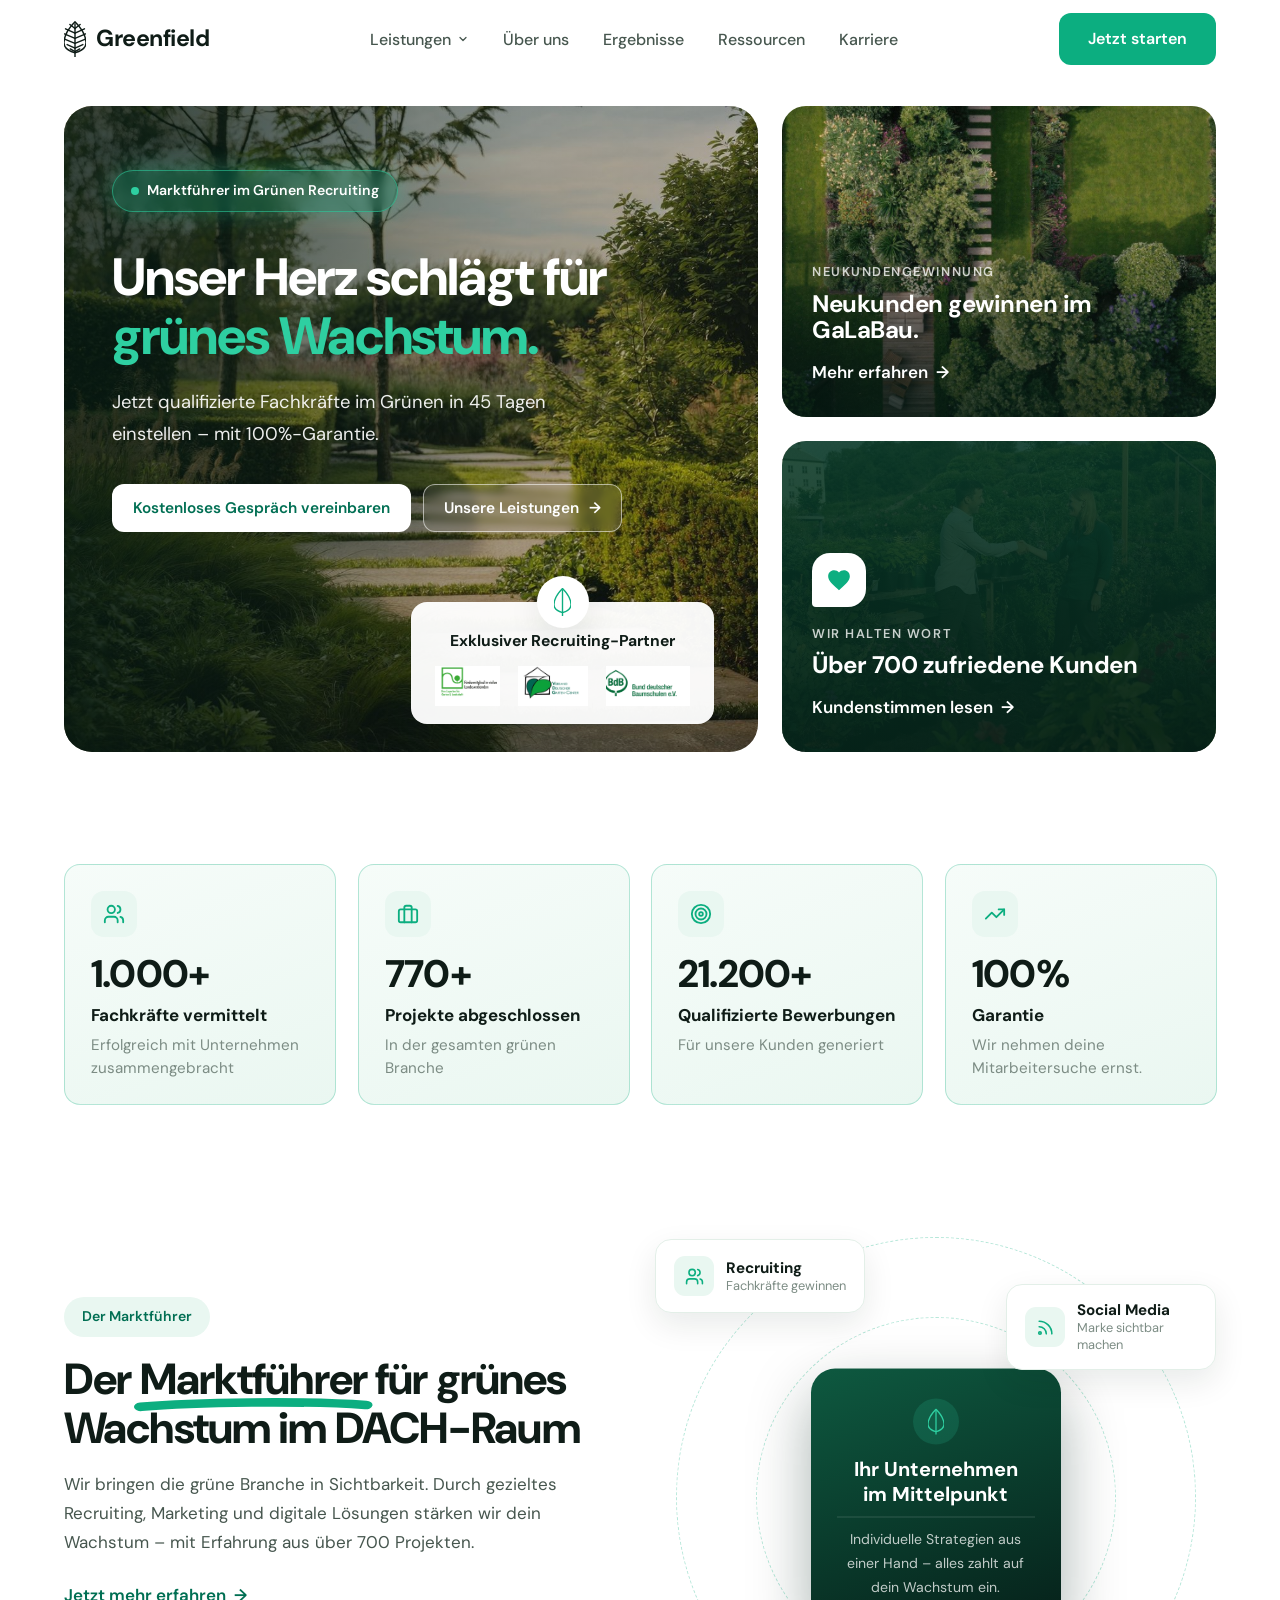
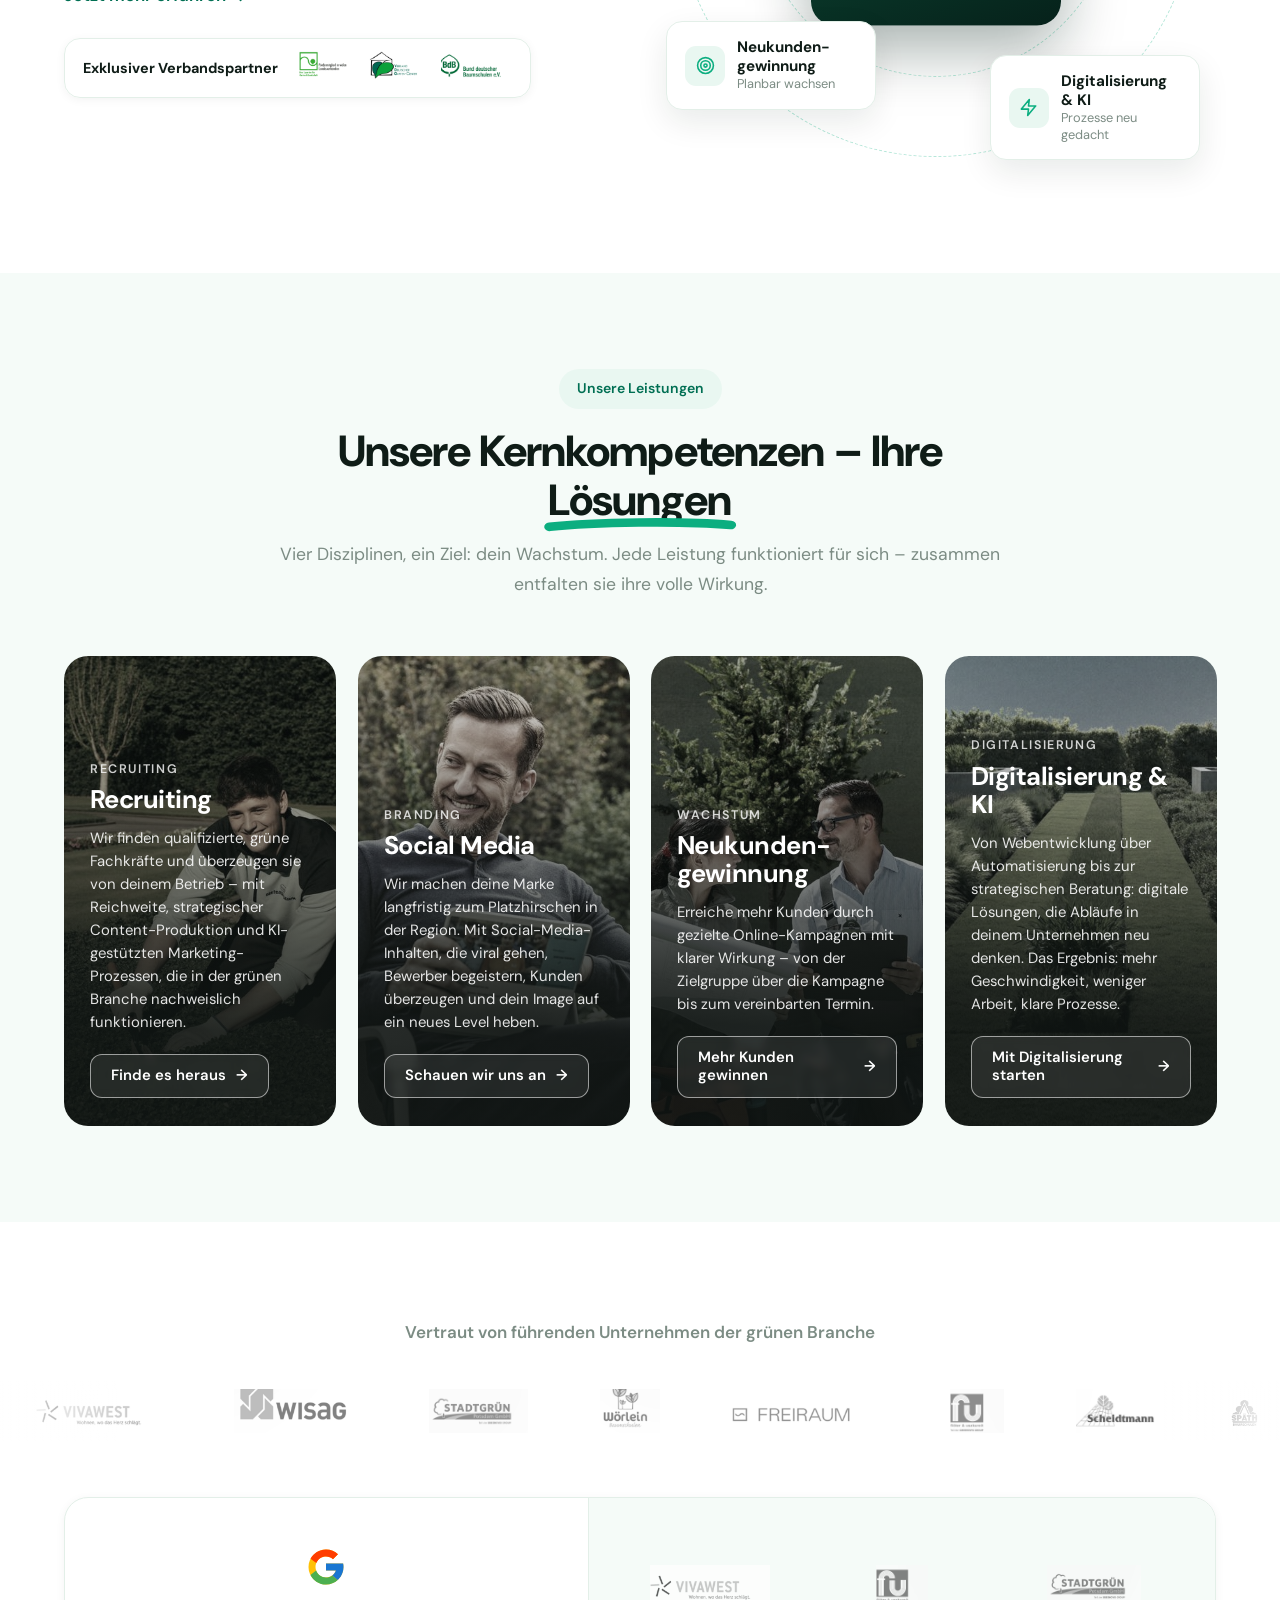
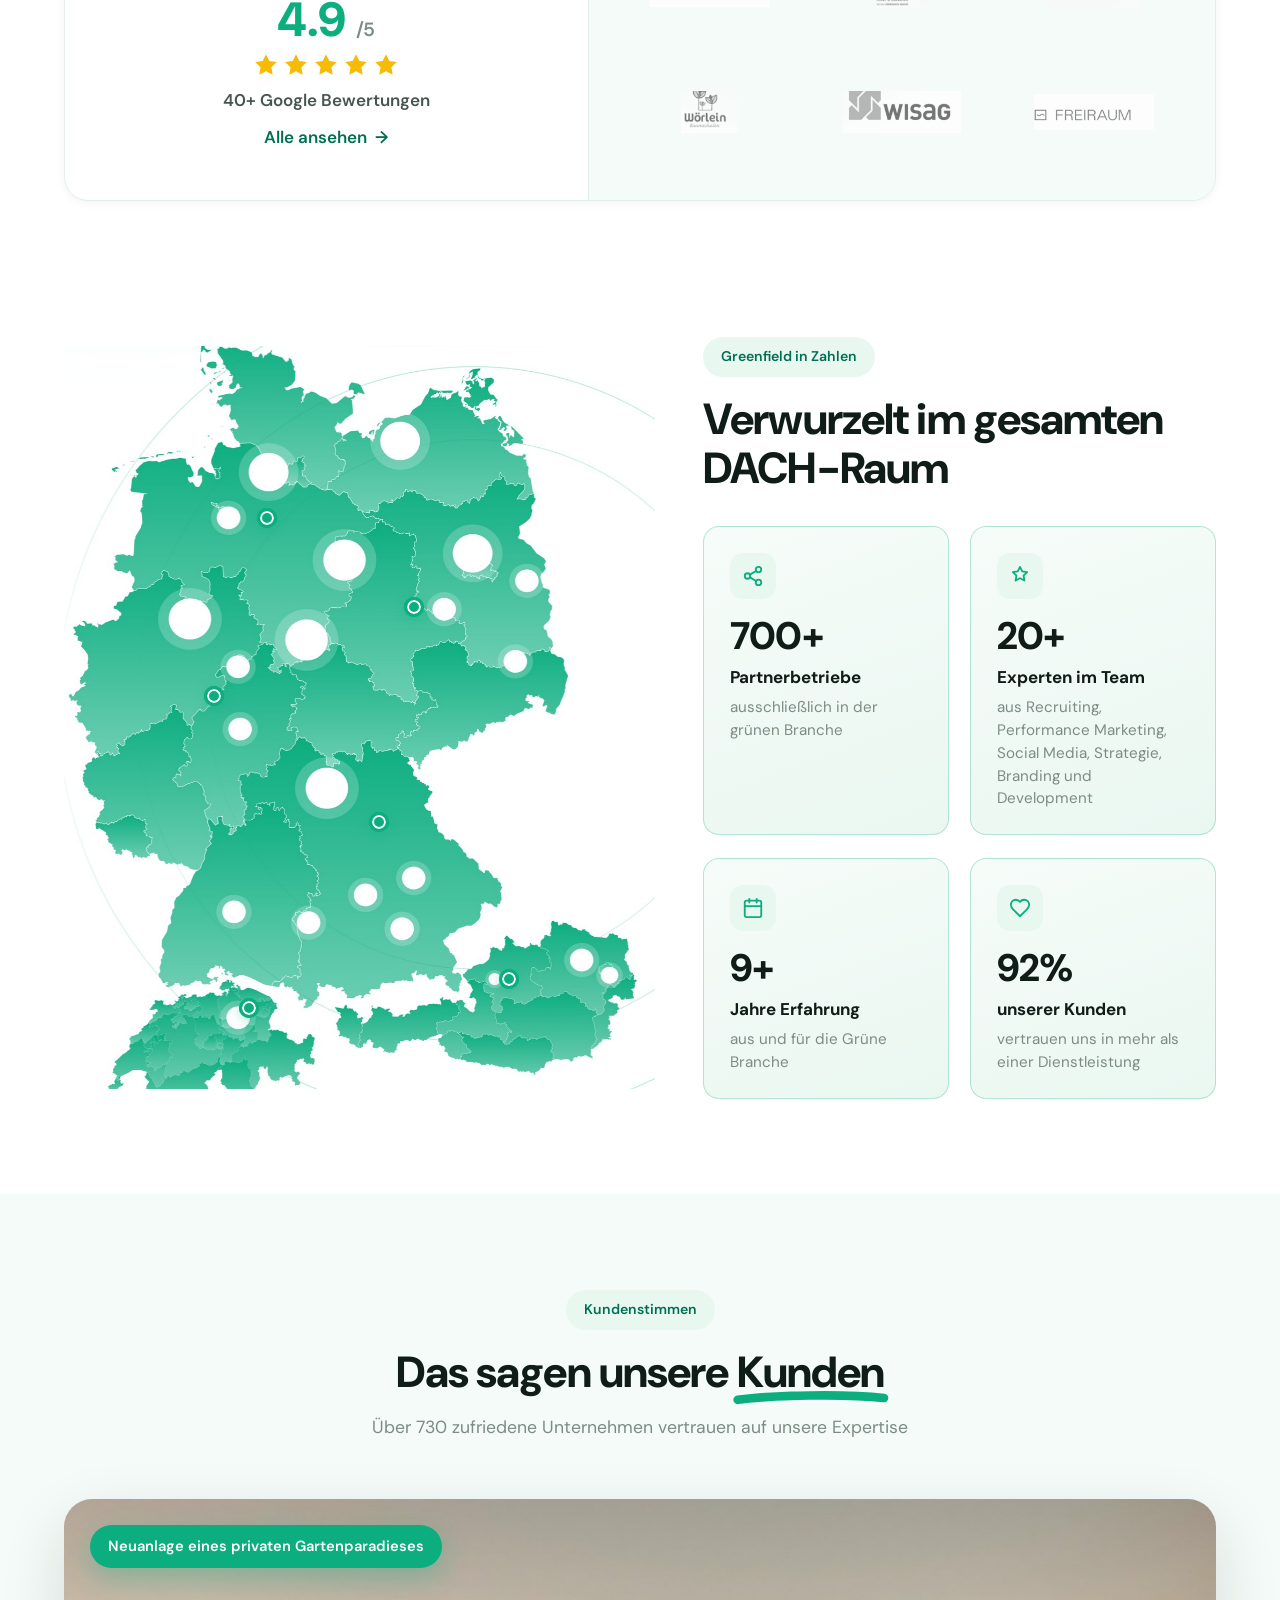
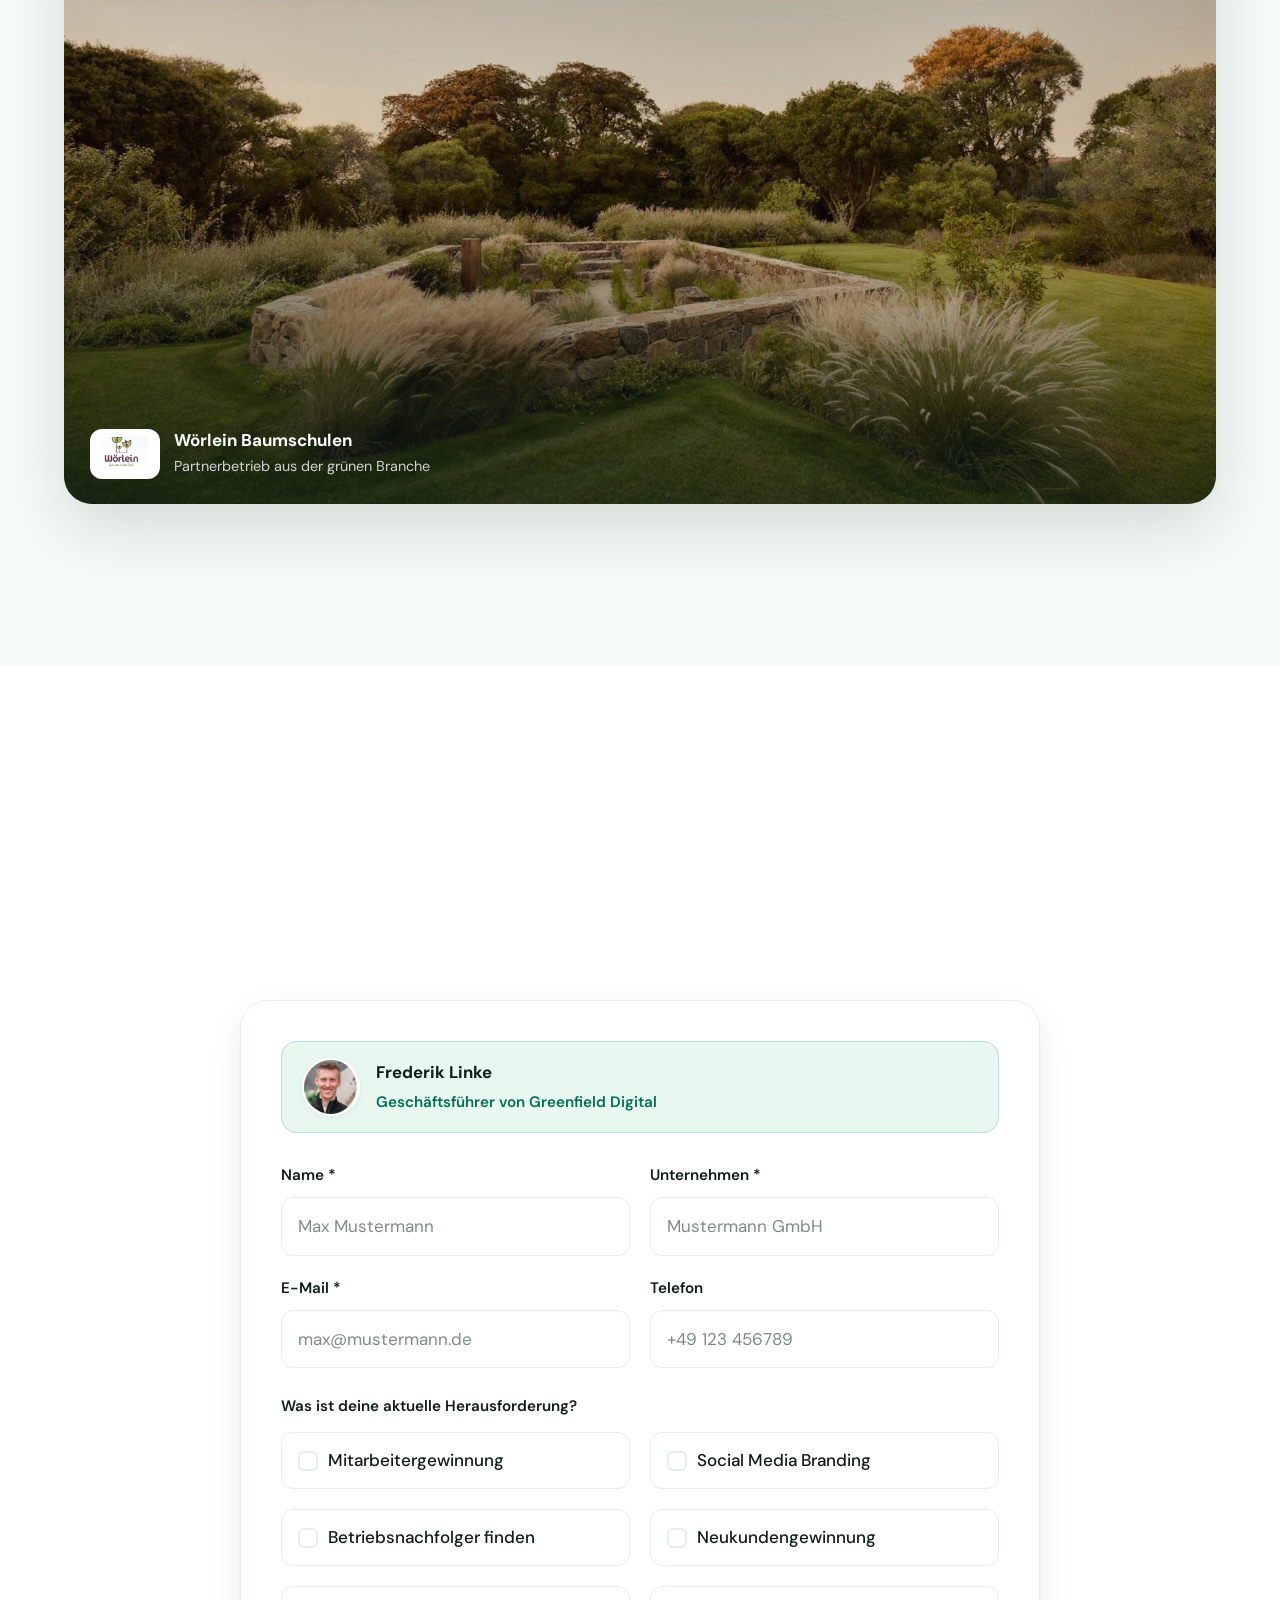
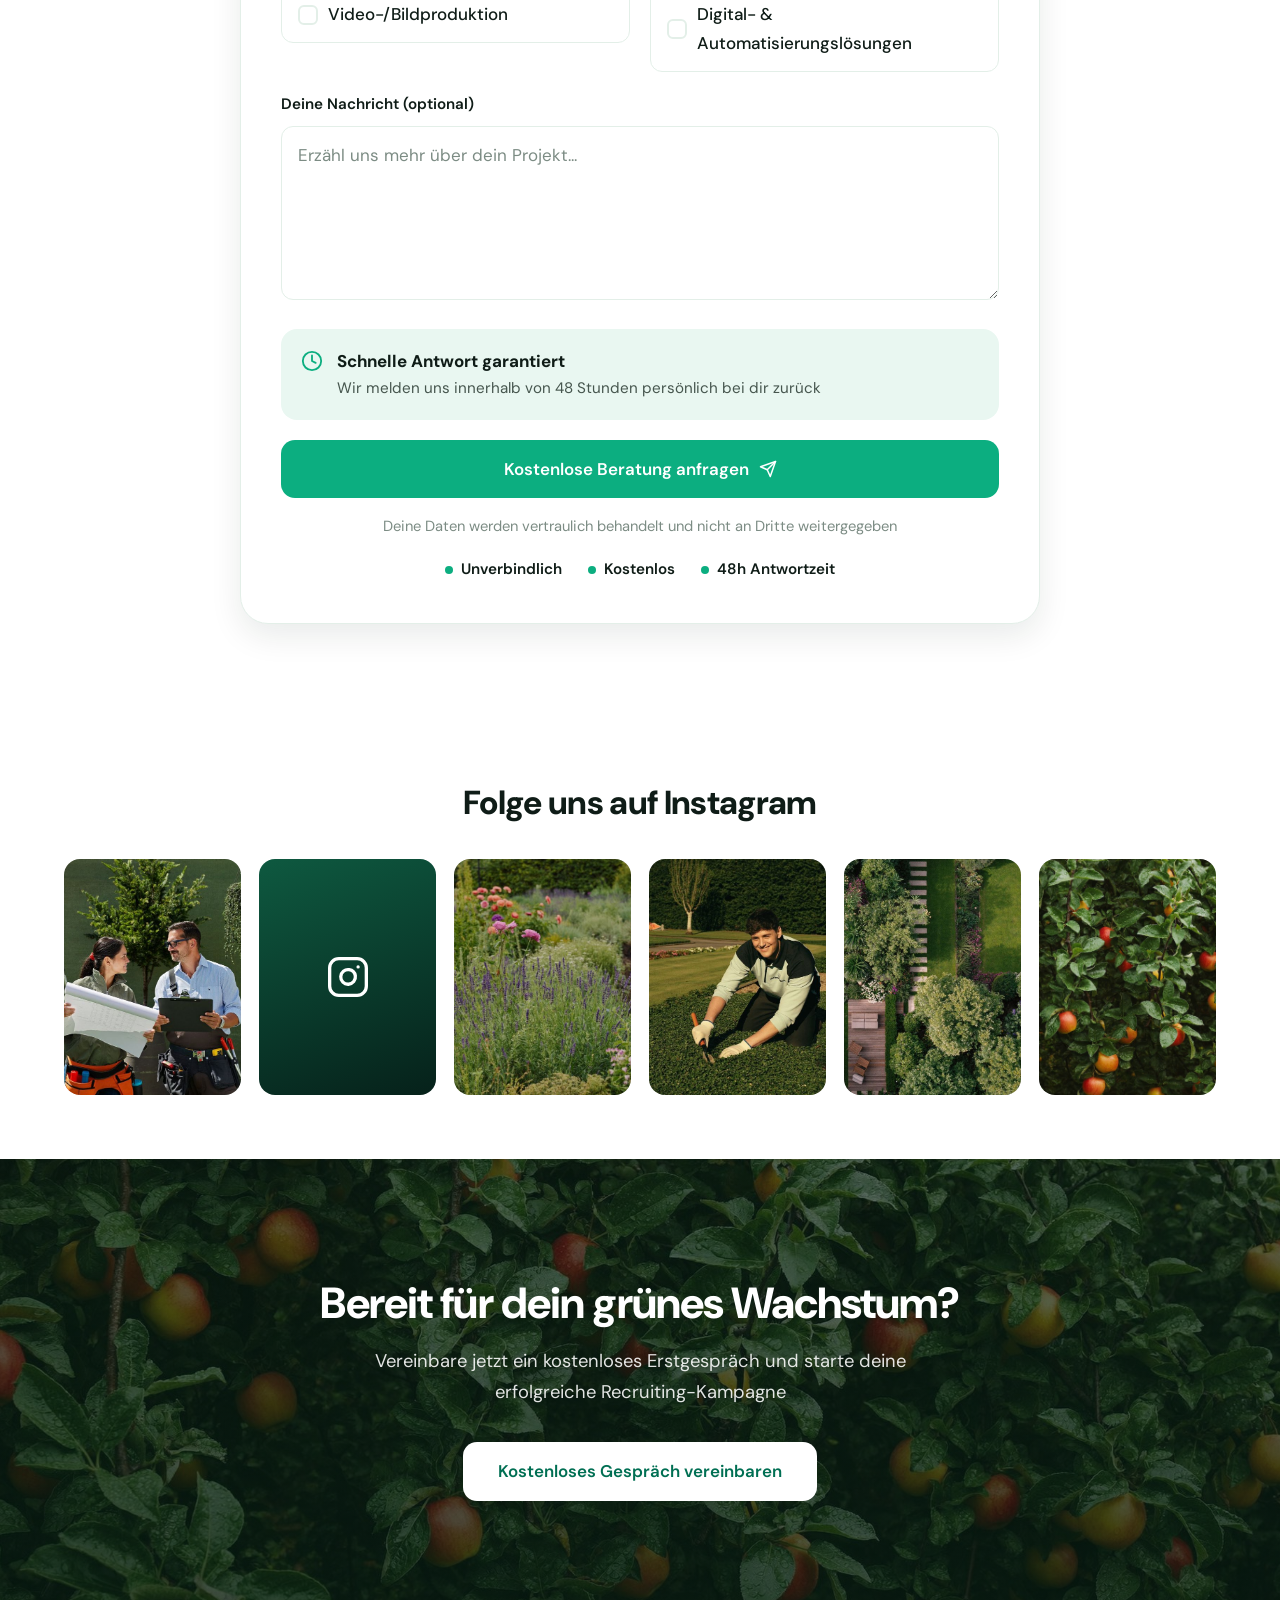
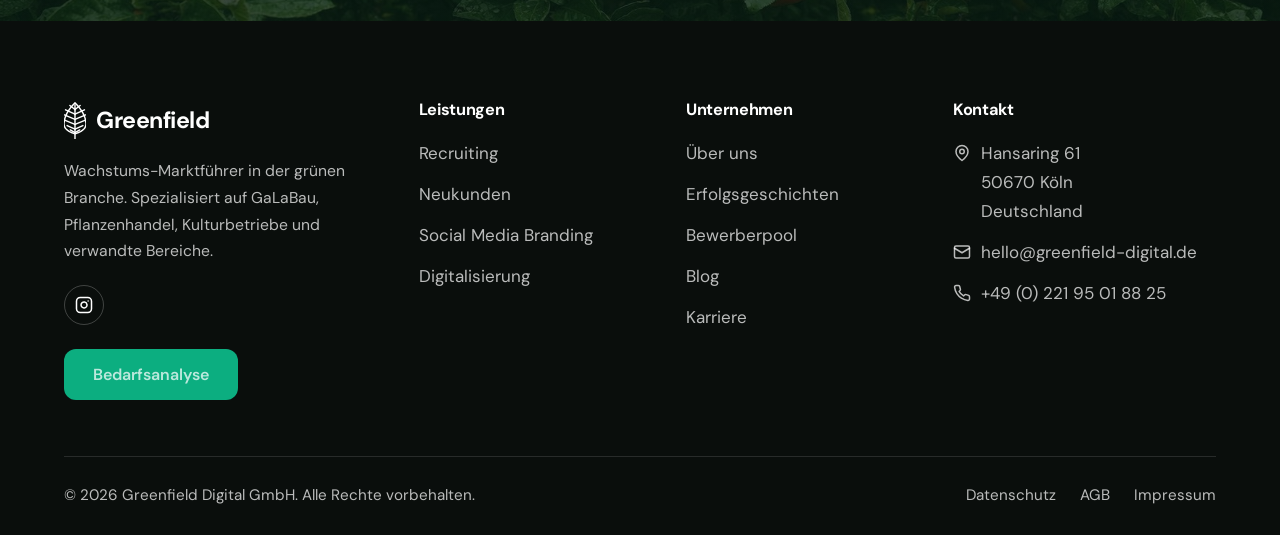
==== commit b8880389: "10-Loop-Politur: Orbit-Element, interaktive Karte, animierte Mockups, grünes Favicon, Legal-Seiten i" ====
--- a/index.html
+++ b/index.html
@@ -271,6 +271,12 @@
       .google-card .g-right { border-left: 0; border-top: 1px solid var(--line); }
       .insta-grid { grid-template-columns: repeat(2, 1fr); gap: 12px; }
     }
+
+    @media (max-width: 380px) {
+      .google-card .g-left { padding: 36px 22px; }
+      .google-card .g-right { grid-template-columns: repeat(2, minmax(0, 1fr)); }
+      .google-card .g-right img { max-width: 100%; }
+    }
   </style>
 </head>
 <body>
@@ -322,7 +328,7 @@
             <div class="bg" aria-hidden="true"></div>
             <div class="hero-content">
               <span class="pill pill--glow"><span class="dot"></span>Marktführer im Grünen Recruiting</span>
-              <h1>Unser Herz schlägt für <span class="accent">grünes&nbsp;Wachstum.</span></h1>
+              <h1>Unser Herz schlägt für <span class="accent">grünes Wachstum.</span></h1>
               <p class="sub">Jetzt qualifizierte Fachkräfte im Grünen in 45 Tagen einstellen – mit 100%-Garantie.</p>
               <div class="hero-btns">
                 <a class="btn btn--white is-green-text" href="#kontakt">Kostenloses Gespräch vereinbaren</a>
@@ -391,13 +397,58 @@
       </div>
     </section>
 
-    <!-- ================= LEISTUNGEN ================= -->
+    <!-- ================= MARKTFÜHRER + ORBIT ================= -->
+    <section class="section" id="marktfuehrer" style="padding-top:40px;">
+      <div class="container">
+        <div class="mf-grid">
+          <div class="reveal">
+            <span class="pill">Der Marktführer</span>
+            <h2>Der <span class="mark-u">Marktführer<svg viewBox="0 0 240 24" preserveAspectRatio="none" aria-hidden="true"><path d="M6 16 C 60 8, 175 6, 234 13"/></svg></span> für grünes Wachstum im DACH-Raum</h2>
+            <p style="margin-top:18px;">Wir bringen die grüne Branche in Sichtbarkeit. Durch gezieltes Recruiting, Marketing und digitale Lösungen stärken wir dein Wachstum – mit Erfahrung aus über 700 Projekten.</p>
+            <p style="margin-top:24px;"><a class="btn-link" href="ueber-uns.html" style="font-size:1.06rem;">Jetzt mehr erfahren <span class="arr">→</span></a></p>
+            <div class="partner-mini" style="box-shadow:var(--shadow-sm); border:1px solid var(--line);">
+              <span>Exklusiver Verbandspartner</span>
+              <img src="assets/img/partner-1.png" alt="Verbandspartner – Die Experten für Garten &amp; Landschaft">
+              <img src="assets/img/partner-2.png" alt="Verband Deutscher Garten-Center">
+              <img src="assets/img/partner-3.png" alt="Bund deutscher Baumschulen e.V.">
+            </div>
+          </div>
+          <div class="orbit reveal" id="orbit" style="--d:.15s">
+            <span class="orbit-ring r1" aria-hidden="true"></span>
+            <span class="orbit-ring r2" aria-hidden="true"></span>
+            <div class="orbit-center">
+              <span class="oc-leaf" aria-hidden="true"><svg viewBox="0 0 56 94" fill="none" stroke="currentColor" stroke-width="4.5" stroke-linecap="round" stroke-linejoin="round"><path d="M28 2 C40 14 55 32 56 54 C56.6 66 45 76 28 81 C11 76 -0.6 66 0 54 C1 32 16 14 28 2 Z"/><path d="M28 7 V94"/></svg></span>
+              <strong>Ihr Unternehmen<br>im Mittelpunkt</strong>
+              <p id="orbitText">Individuelle Strategien aus einer Hand – alles zahlt auf dein Wachstum ein.</p>
+            </div>
+            <a class="orbit-item oi-1" href="recruiting.html" data-text="Qualifizierte Fachkräfte finden und für deinen Betrieb begeistern.">
+              <span class="icon-chip" aria-hidden="true"><svg viewBox="0 0 24 24" fill="none" stroke="currentColor" stroke-width="2" stroke-linecap="round" stroke-linejoin="round"><path d="M16 21v-2a4 4 0 0 0-4-4H6a4 4 0 0 0-4 4v2"/><circle cx="9" cy="7" r="4"/><path d="M22 21v-2a4 4 0 0 0-3-3.87M16 3.13a4 4 0 0 1 0 7.75"/></svg></span>
+              <span><b>Recruiting</b><small>Fachkräfte gewinnen</small></span>
+            </a>
+            <a class="orbit-item oi-2" href="social-media.html" data-text="Sichtbarkeit und Vertrauen bei Fachkräften und Kunden aufbauen.">
+              <span class="icon-chip" aria-hidden="true"><svg viewBox="0 0 24 24" fill="none" stroke="currentColor" stroke-width="2" stroke-linecap="round" stroke-linejoin="round"><path d="M4 11a9 9 0 0 1 9 9"/><path d="M4 4a16 16 0 0 1 16 16"/><circle cx="5" cy="19" r="1.6"/></svg></span>
+              <span><b>Social Media</b><small>Marke sichtbar machen</small></span>
+            </a>
+            <a class="orbit-item oi-3" href="neukundengewinnung.html" data-text="Mehr Kunden durch gezielte Online-Kampagnen mit klarer Wirkung.">
+              <span class="icon-chip" aria-hidden="true"><svg viewBox="0 0 24 24" fill="none" stroke="currentColor" stroke-width="2" stroke-linecap="round" stroke-linejoin="round"><circle cx="12" cy="12" r="10"/><circle cx="12" cy="12" r="6"/><circle cx="12" cy="12" r="2"/></svg></span>
+              <span><b>Neukunden&shy;gewinnung</b><small>Planbar wachsen</small></span>
+            </a>
+            <a class="orbit-item oi-4" href="digitalisierung.html" data-text="Digitale Abläufe und KI, die Zeit sparen und Prozesse beschleunigen.">
+              <span class="icon-chip" aria-hidden="true"><svg viewBox="0 0 24 24" fill="none" stroke="currentColor" stroke-width="2" stroke-linecap="round" stroke-linejoin="round"><path d="M13 2 3 14h9l-1 8 10-12h-9l1-8z"/></svg></span>
+              <span><b>Digitalisierung &amp; KI</b><small>Prozesse neu gedacht</small></span>
+            </a>
+          </div>
+        </div>
+      </div>
+    </section>
+
+    <!-- ================= KERNKOMPETENZEN ================= -->
     <section class="section section--tint" id="leistungen">
       <div class="container">
         <div class="section-head reveal">
           <span class="pill">Unsere Leistungen</span>
-          <h2>Der <span class="mark-u">Marktführer<svg viewBox="0 0 240 24" preserveAspectRatio="none" aria-hidden="true"><path d="M6 16 C 60 8, 175 6, 234 13"/></svg></span> für grünes Wachstum im DACH-Raum</h2>
-          <p class="sub">Wir bringen die grüne Branche in Sichtbarkeit. Durch gezieltes Recruiting, Marketing und digitale Lösungen stärken wir dein Wachstum – mit Erfahrung aus über 700 Projekten.</p>
+          <h2>Unsere Kernkompetenzen – Ihre <span class="mark-u">Lösungen<svg viewBox="0 0 240 24" preserveAspectRatio="none" aria-hidden="true"><path d="M6 16 C 60 8, 175 6, 234 13"/></svg></span></h2>
+          <p class="sub">Vier Disziplinen, ein Ziel: dein Wachstum. Jede Leistung funktioniert für sich – zusammen entfalten sie ihre volle Wirkung.</p>
         </div>
 
         <div class="services-grid">
@@ -447,33 +498,33 @@
       </div>
       <div class="marquee reveal">
         <div class="marquee-track">
-          <img src="assets/img/logo-vivawest.png" alt="Vivawest">
-          <img src="assets/img/logo-wisag.png" alt="WISAG">
-          <img src="assets/img/logo-stadtgruen.png" alt="Stadtgrün Potsdam">
-          <img src="assets/img/logo-woerlein.png" alt="Wörlein Baumschulen">
-          <img src="assets/img/logo-freiraum.png" alt="Freiraum">
-          <img src="assets/img/logo-fu.png" alt="flöter &amp; uszkureit">
-          <img src="assets/img/logo-scheldmann.png" alt="Scheidtmann">
-          <img src="assets/img/logo-spaeth.png" alt="Späth">
-          <img src="assets/img/logo-huben.png" alt="Pflanzenhandel Huben">
-          <img src="assets/img/logo-blumenmetzger.png" alt="Blumen Metzger">
-          <img src="assets/img/logo-streb.png" alt="Streb">
-          <img src="assets/img/logo-stanze.png" alt="Stanze Gartencenter">
-          <img src="assets/img/logo-jensen.png" alt="Jensen Landschaftsarchitekten">
+          <img src="assets/img/logo-vivawest.png" alt="Vivawest" loading="lazy">
+          <img src="assets/img/logo-wisag.png" alt="WISAG" loading="lazy">
+          <img src="assets/img/logo-stadtgruen.png" alt="Stadtgrün Potsdam" loading="lazy">
+          <img src="assets/img/logo-woerlein.png" alt="Wörlein Baumschulen" loading="lazy">
+          <img src="assets/img/logo-freiraum.png" alt="Freiraum" loading="lazy">
+          <img src="assets/img/logo-fu.png" alt="Flöter &amp; Uszkureit" loading="lazy">
+          <img src="assets/img/logo-scheldmann.png" alt="Scheidtmann" loading="lazy">
+          <img src="assets/img/logo-spaeth.png" alt="Späth" loading="lazy">
+          <img src="assets/img/logo-huben.png" alt="Pflanzenhandel Huben" loading="lazy">
+          <img src="assets/img/logo-blumenmetzger.png" alt="Blumen Metzger" loading="lazy">
+          <img src="assets/img/logo-streb.png" alt="Streb" loading="lazy">
+          <img src="assets/img/logo-stanze.png" alt="Stanze Gartencenter" loading="lazy">
+          <img src="assets/img/logo-jensen.png" alt="Jensen Landschaftsarchitekten" loading="lazy">
           <!-- Zweiter Durchlauf für die Endlos-Schleife -->
-          <img src="assets/img/logo-vivawest.png" alt="">
-          <img src="assets/img/logo-wisag.png" alt="">
-          <img src="assets/img/logo-stadtgruen.png" alt="">
-          <img src="assets/img/logo-woerlein.png" alt="">
-          <img src="assets/img/logo-freiraum.png" alt="">
-          <img src="assets/img/logo-fu.png" alt="">
-          <img src="assets/img/logo-scheldmann.png" alt="">
-          <img src="assets/img/logo-spaeth.png" alt="">
-          <img src="assets/img/logo-huben.png" alt="">
-          <img src="assets/img/logo-blumenmetzger.png" alt="">
-          <img src="assets/img/logo-streb.png" alt="">
-          <img src="assets/img/logo-stanze.png" alt="">
-          <img src="assets/img/logo-jensen.png" alt="">
+          <img src="assets/img/logo-vivawest.png" alt="" loading="lazy">
+          <img src="assets/img/logo-wisag.png" alt="" loading="lazy">
+          <img src="assets/img/logo-stadtgruen.png" alt="" loading="lazy">
+          <img src="assets/img/logo-woerlein.png" alt="" loading="lazy">
+          <img src="assets/img/logo-freiraum.png" alt="" loading="lazy">
+          <img src="assets/img/logo-fu.png" alt="" loading="lazy">
+          <img src="assets/img/logo-scheldmann.png" alt="" loading="lazy">
+          <img src="assets/img/logo-spaeth.png" alt="" loading="lazy">
+          <img src="assets/img/logo-huben.png" alt="" loading="lazy">
+          <img src="assets/img/logo-blumenmetzger.png" alt="" loading="lazy">
+          <img src="assets/img/logo-streb.png" alt="" loading="lazy">
+          <img src="assets/img/logo-stanze.png" alt="" loading="lazy">
+          <img src="assets/img/logo-jensen.png" alt="" loading="lazy">
         </div>
       </div>
 
@@ -493,12 +544,12 @@
             <a class="btn-link" href="https://www.google.com/search?q=Greenfield+Digital+K%C3%B6ln+Bewertungen" target="_blank" rel="noopener">Alle ansehen <span class="arr">→</span></a>
           </div>
           <div class="g-right">
-            <img src="assets/img/logo-vivawest.png" alt="Vivawest">
-            <img src="assets/img/logo-fu.png" alt="flöter &amp; uszkureit">
-            <img src="assets/img/logo-stadtgruen.png" alt="Stadtgrün Potsdam">
-            <img src="assets/img/logo-woerlein.png" alt="Wörlein Baumschulen">
-            <img src="assets/img/logo-wisag.png" alt="WISAG">
-            <img src="assets/img/logo-freiraum.png" alt="Freiraum">
+            <img src="assets/img/logo-vivawest.png" alt="Vivawest" loading="lazy">
+            <img src="assets/img/logo-fu.png" alt="Flöter &amp; Uszkureit" loading="lazy">
+            <img src="assets/img/logo-stadtgruen.png" alt="Stadtgrün Potsdam" loading="lazy">
+            <img src="assets/img/logo-woerlein.png" alt="Wörlein Baumschulen" loading="lazy">
+            <img src="assets/img/logo-wisag.png" alt="WISAG" loading="lazy">
+            <img src="assets/img/logo-freiraum.png" alt="Freiraum" loading="lazy">
           </div>
         </div>
       </div>
@@ -509,13 +560,13 @@
       <div class="container">
         <div class="map-grid">
           <div class="map-visual reveal">
-            <img src="assets/img/dach-karte.jpg" alt="Karte des DACH-Raums mit Standorten von Greenfield-Partnerbetrieben">
-            <span class="map-dot" style="top:22%; left:33%" aria-hidden="true"></span>
-            <span class="map-dot" style="top:46%; left:24%" aria-hidden="true"></span>
-            <span class="map-dot" style="top:63%; left:52%" aria-hidden="true"></span>
-            <span class="map-dot" style="top:84%; left:74%" aria-hidden="true"></span>
-            <span class="map-dot" style="top:34%; left:58%" aria-hidden="true"></span>
-            <span class="map-dot" style="top:88%; left:30%" aria-hidden="true"></span>
+            <img src="assets/img/dach-karte.jpg" alt="Karte des DACH-Raums mit Standorten von Greenfield-Partnerbetrieben" loading="lazy">
+            <span class="map-dot" style="top:22%; left:33%" tabindex="0" role="img" aria-label="Partnerbetriebe: Großraum Hamburg"><span class="tip">Großraum Hamburg</span></span>
+            <span class="map-dot" style="top:46%; left:24%" tabindex="0" role="img" aria-label="Partnerbetriebe: Rheinland & Ruhrgebiet"><span class="tip">Rheinland &amp; Ruhrgebiet</span></span>
+            <span class="map-dot" style="top:63%; left:52%" tabindex="0" role="img" aria-label="Partnerbetriebe: Franken & Bayern"><span class="tip">Franken &amp; Bayern</span></span>
+            <span class="map-dot" style="top:84%; left:74%" tabindex="0" role="img" aria-label="Partnerbetriebe: Österreich"><span class="tip">Österreich</span></span>
+            <span class="map-dot" style="top:34%; left:58%" tabindex="0" role="img" aria-label="Partnerbetriebe: Berlin & Brandenburg"><span class="tip">Berlin &amp; Brandenburg</span></span>
+            <span class="map-dot" style="top:88%; left:30%" tabindex="0" role="img" aria-label="Partnerbetriebe: Schweiz"><span class="tip">Schweiz</span></span>
           </div>
           <div>
             <div class="section-head left reveal" style="margin-bottom:34px;">
@@ -566,7 +617,7 @@
           <div class="bg" aria-hidden="true"></div>
           <span class="tag">Neuanlage eines privaten Gartenparadieses</span>
           <div class="who">
-            <span class="logo-chip"><img src="assets/img/logo-woerlein.png" alt="Wörlein Baumschulen"></span>
+            <span class="logo-chip"><img src="assets/img/logo-woerlein.png" alt="Wörlein Baumschulen" loading="lazy"></span>
             <div>
               <strong>Wörlein Baumschulen</strong>
               <span>Partnerbetrieb aus der grünen Branche</span>
@@ -591,7 +642,7 @@
 
         <div class="contact-card card reveal">
           <div class="founder-strip">
-            <img src="assets/img/frederik-linke.jpg" alt="Frederik Linke">
+            <img src="assets/img/frederik-linke.jpg" alt="Frederik Linke" loading="lazy">
             <div>
               <strong>Frederik Linke</strong>
               <span>Geschäftsführer von Greenfield Digital</span>
@@ -730,6 +781,7 @@
           <ul>
             <li><a href="ueber-uns.html">Über uns</a></li>
             <li><a href="ergebnisse.html">Erfolgsgeschichten</a></li>
+            <li><a href="bewerberpool.html">Bewerberpool</a></li>
             <li><a href="blog.html">Blog</a></li>
             <li><a href="karriere.html">Karriere</a></li>
           </ul>
@@ -753,7 +805,7 @@
         </div>
       </div>
       <div class="legal">
-        <span>© 2026 Greenfield Digital. Alle Rechte vorbehalten.</span>
+        <span>© 2026 Greenfield Digital GmbH. Alle Rechte vorbehalten.</span>
         <span style="display:flex; gap:24px;">
           <a href="datenschutz.html">Datenschutz</a>
           <a href="agb.html">AGB</a>
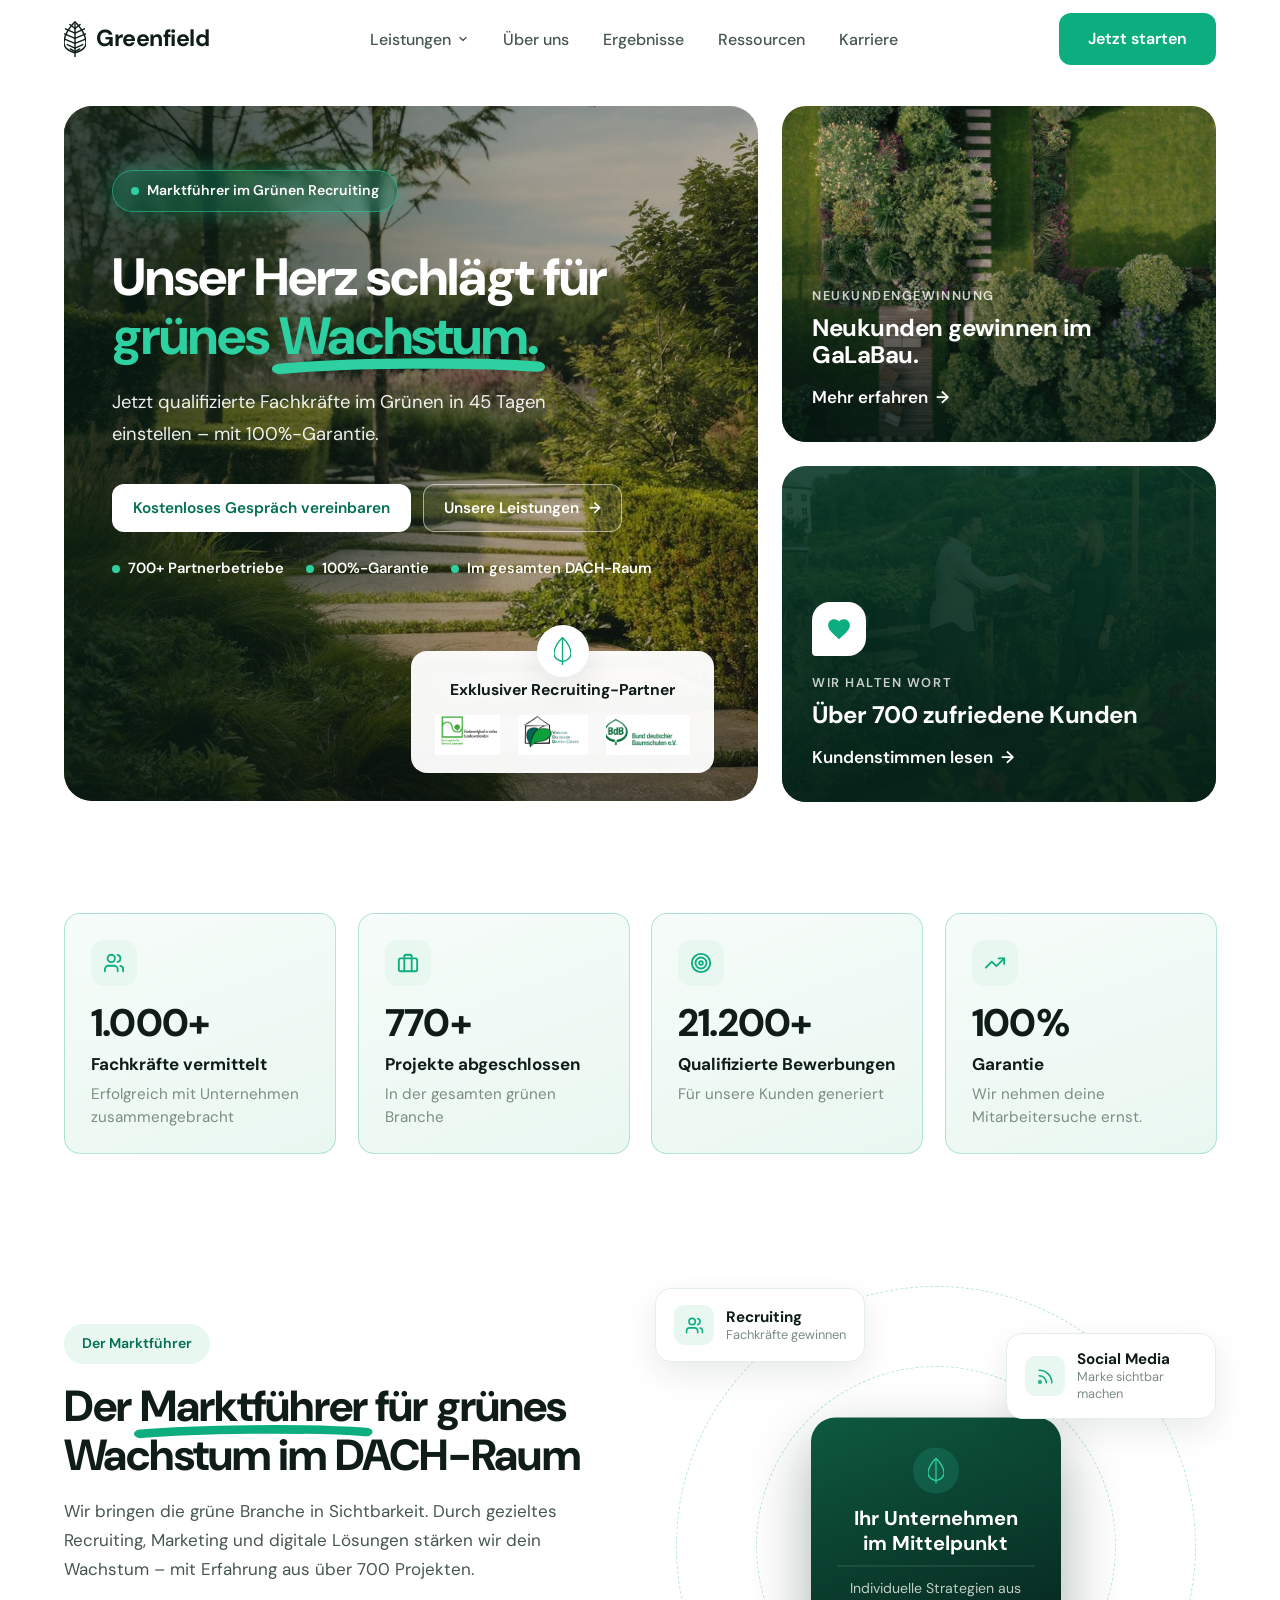
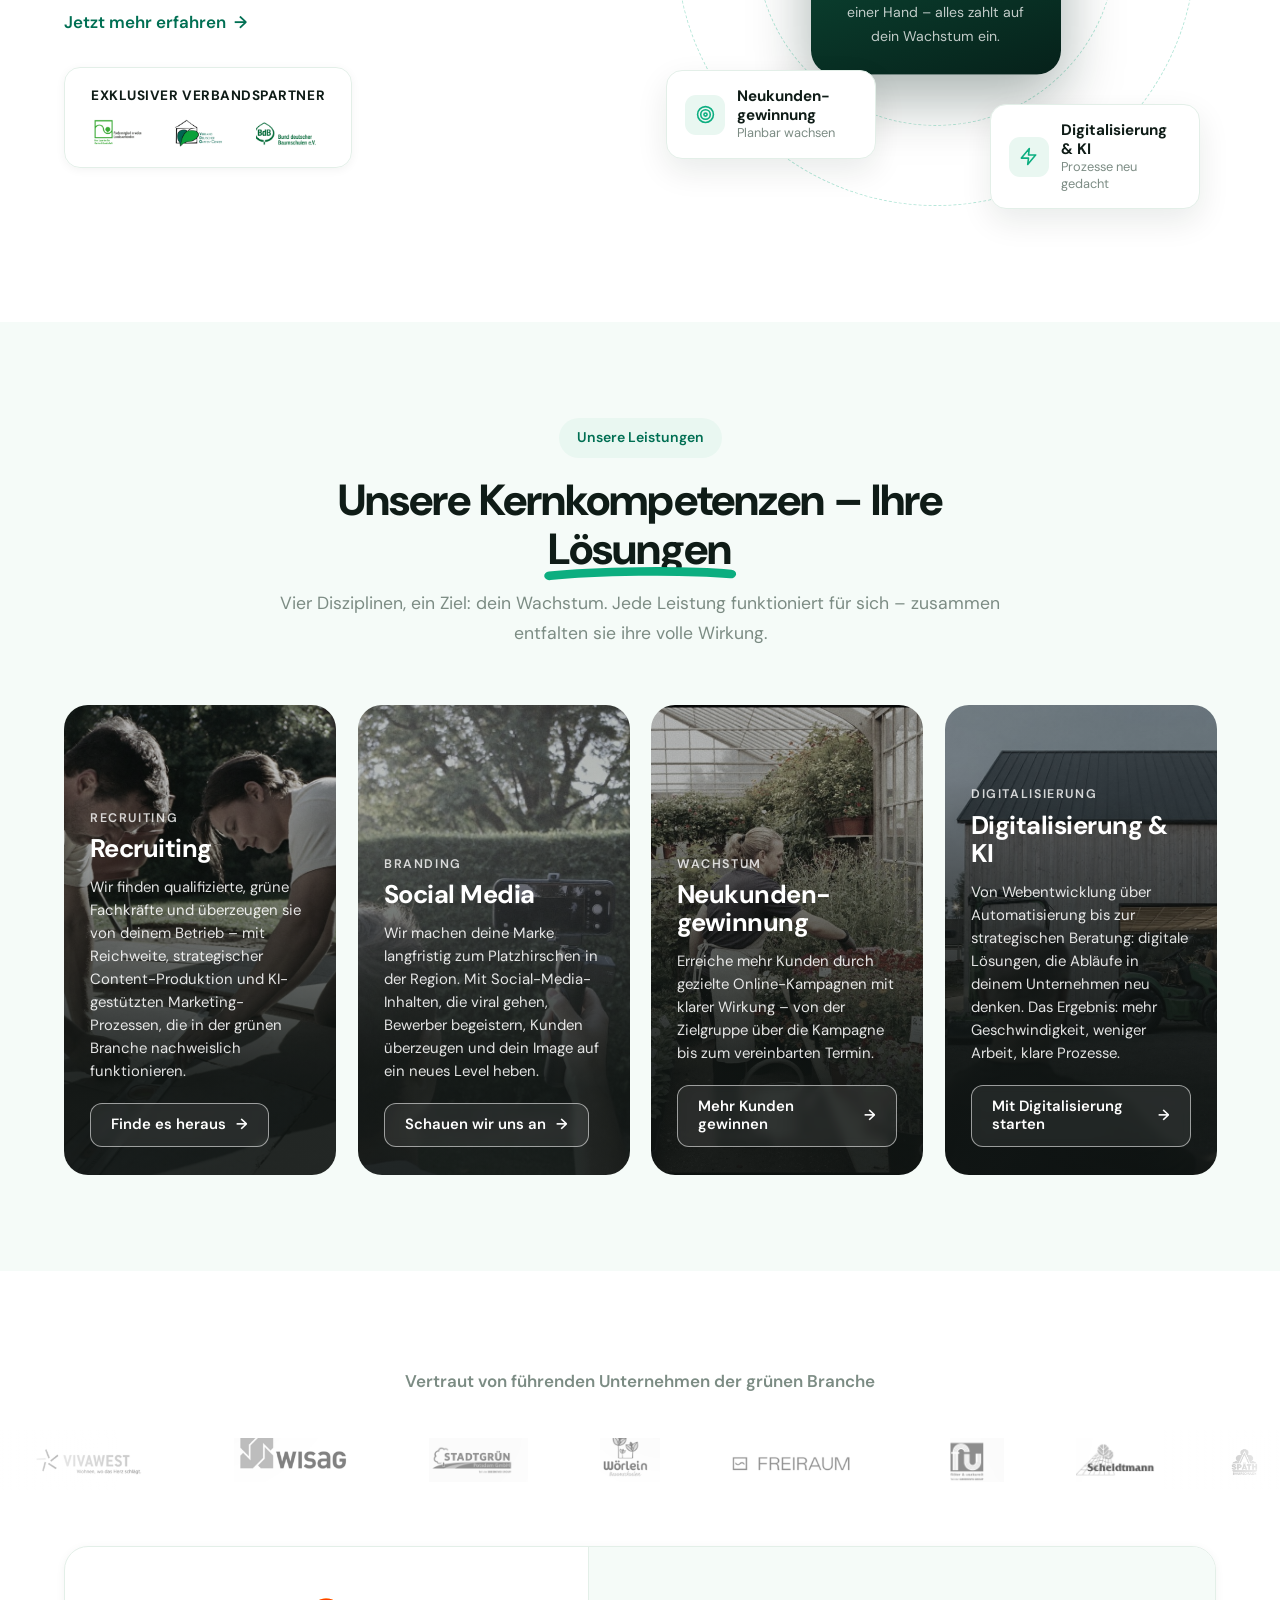
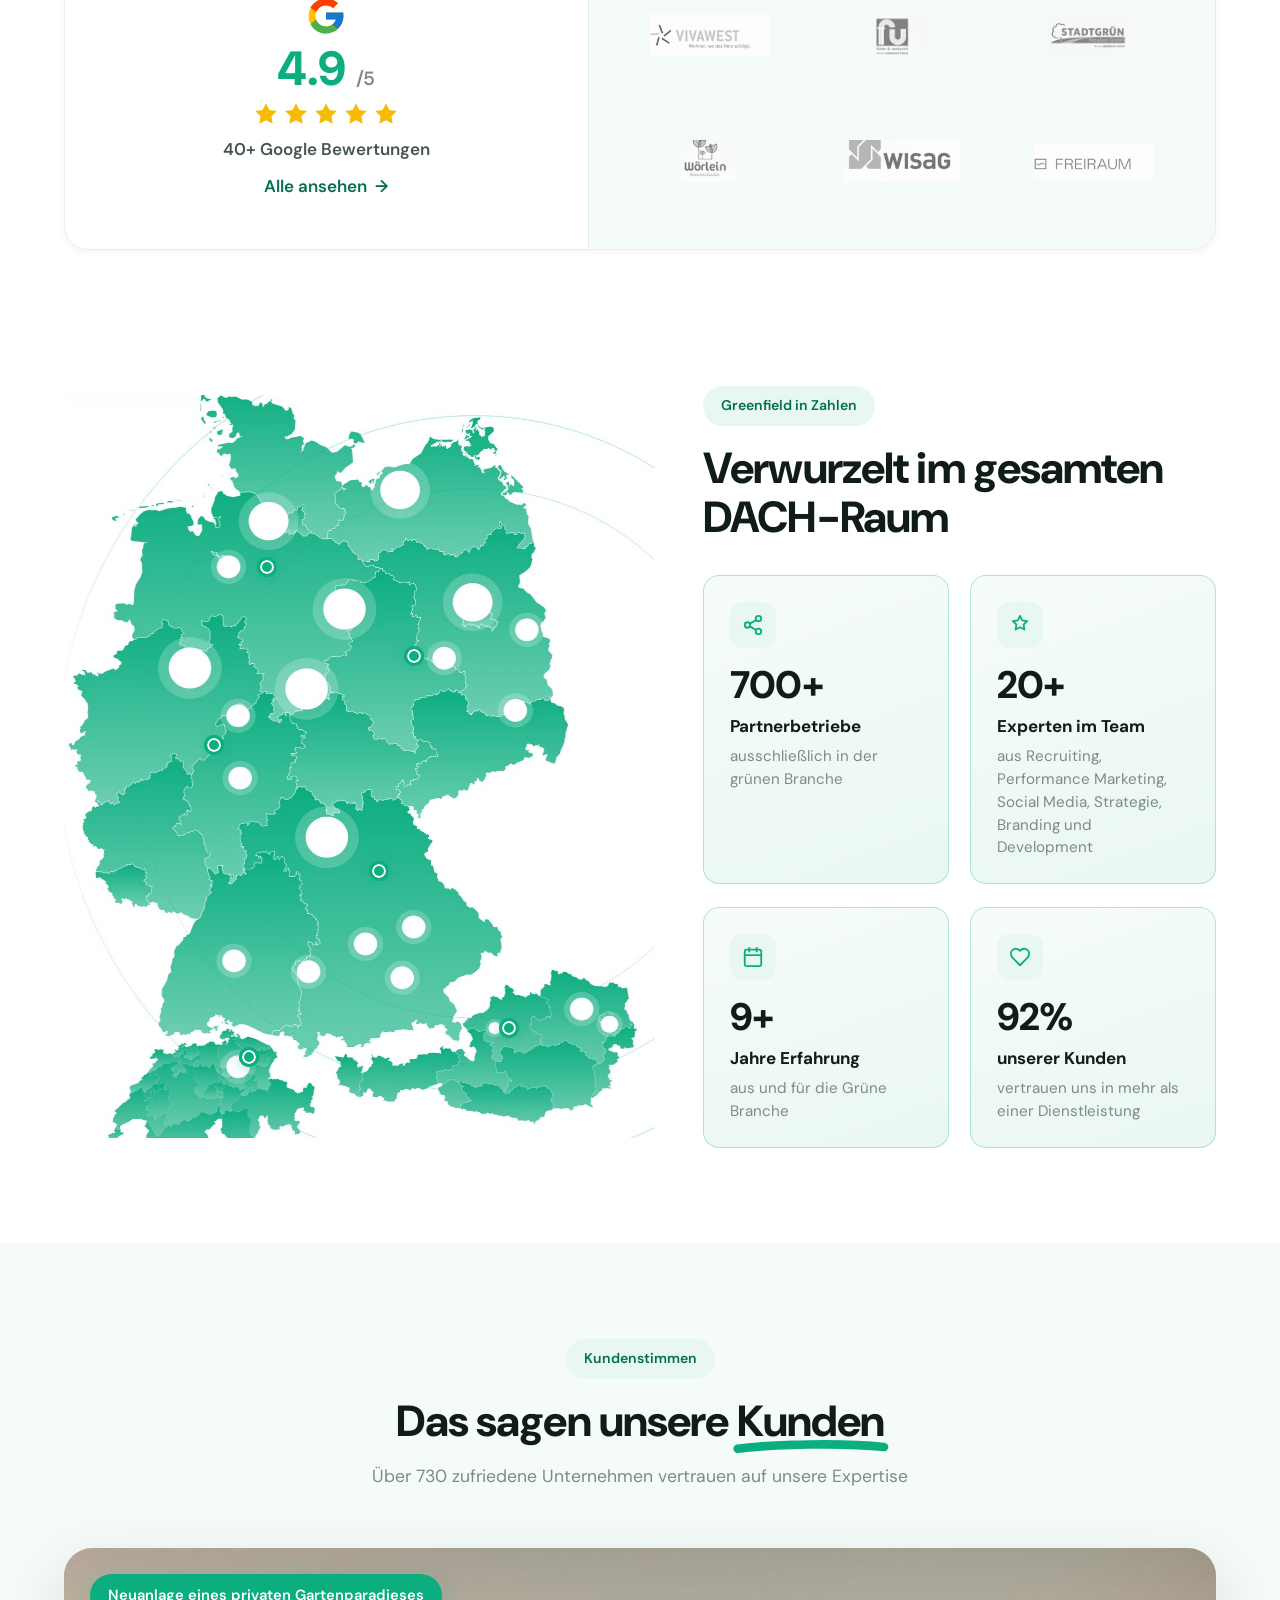
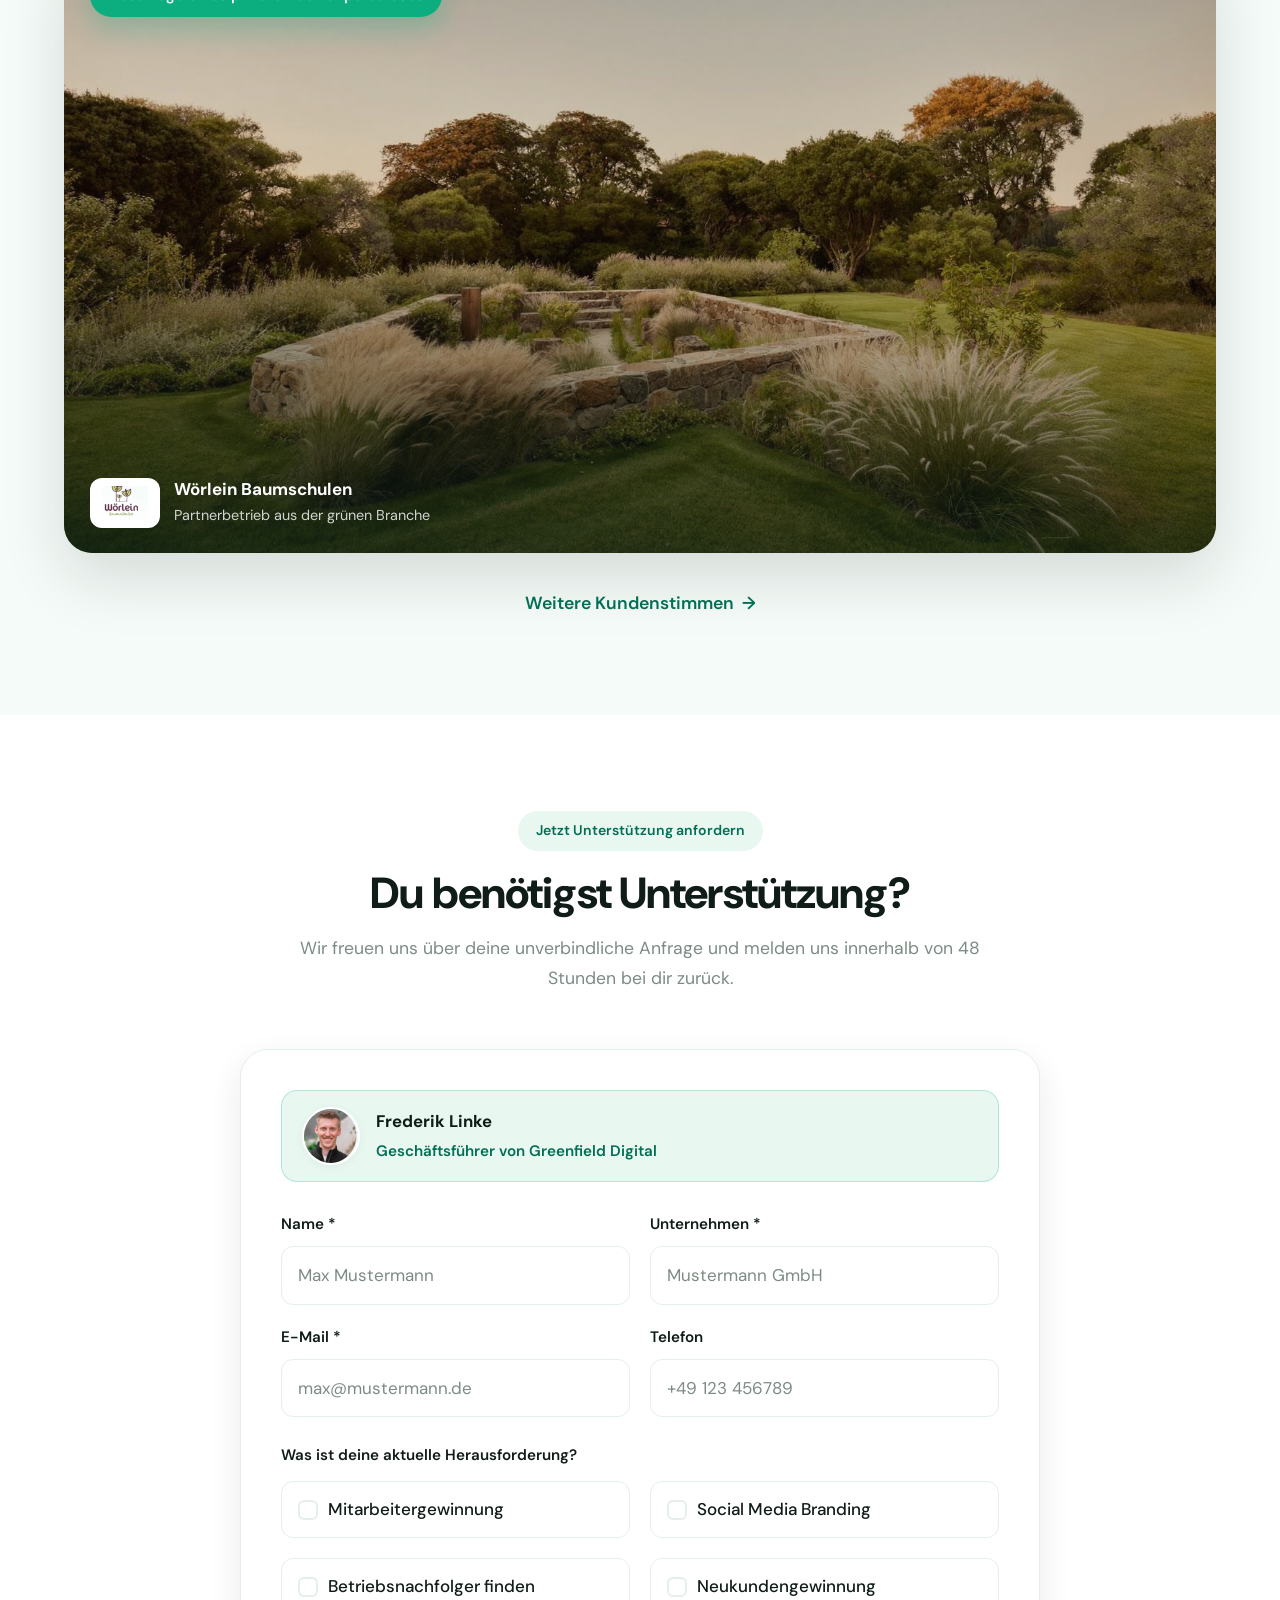
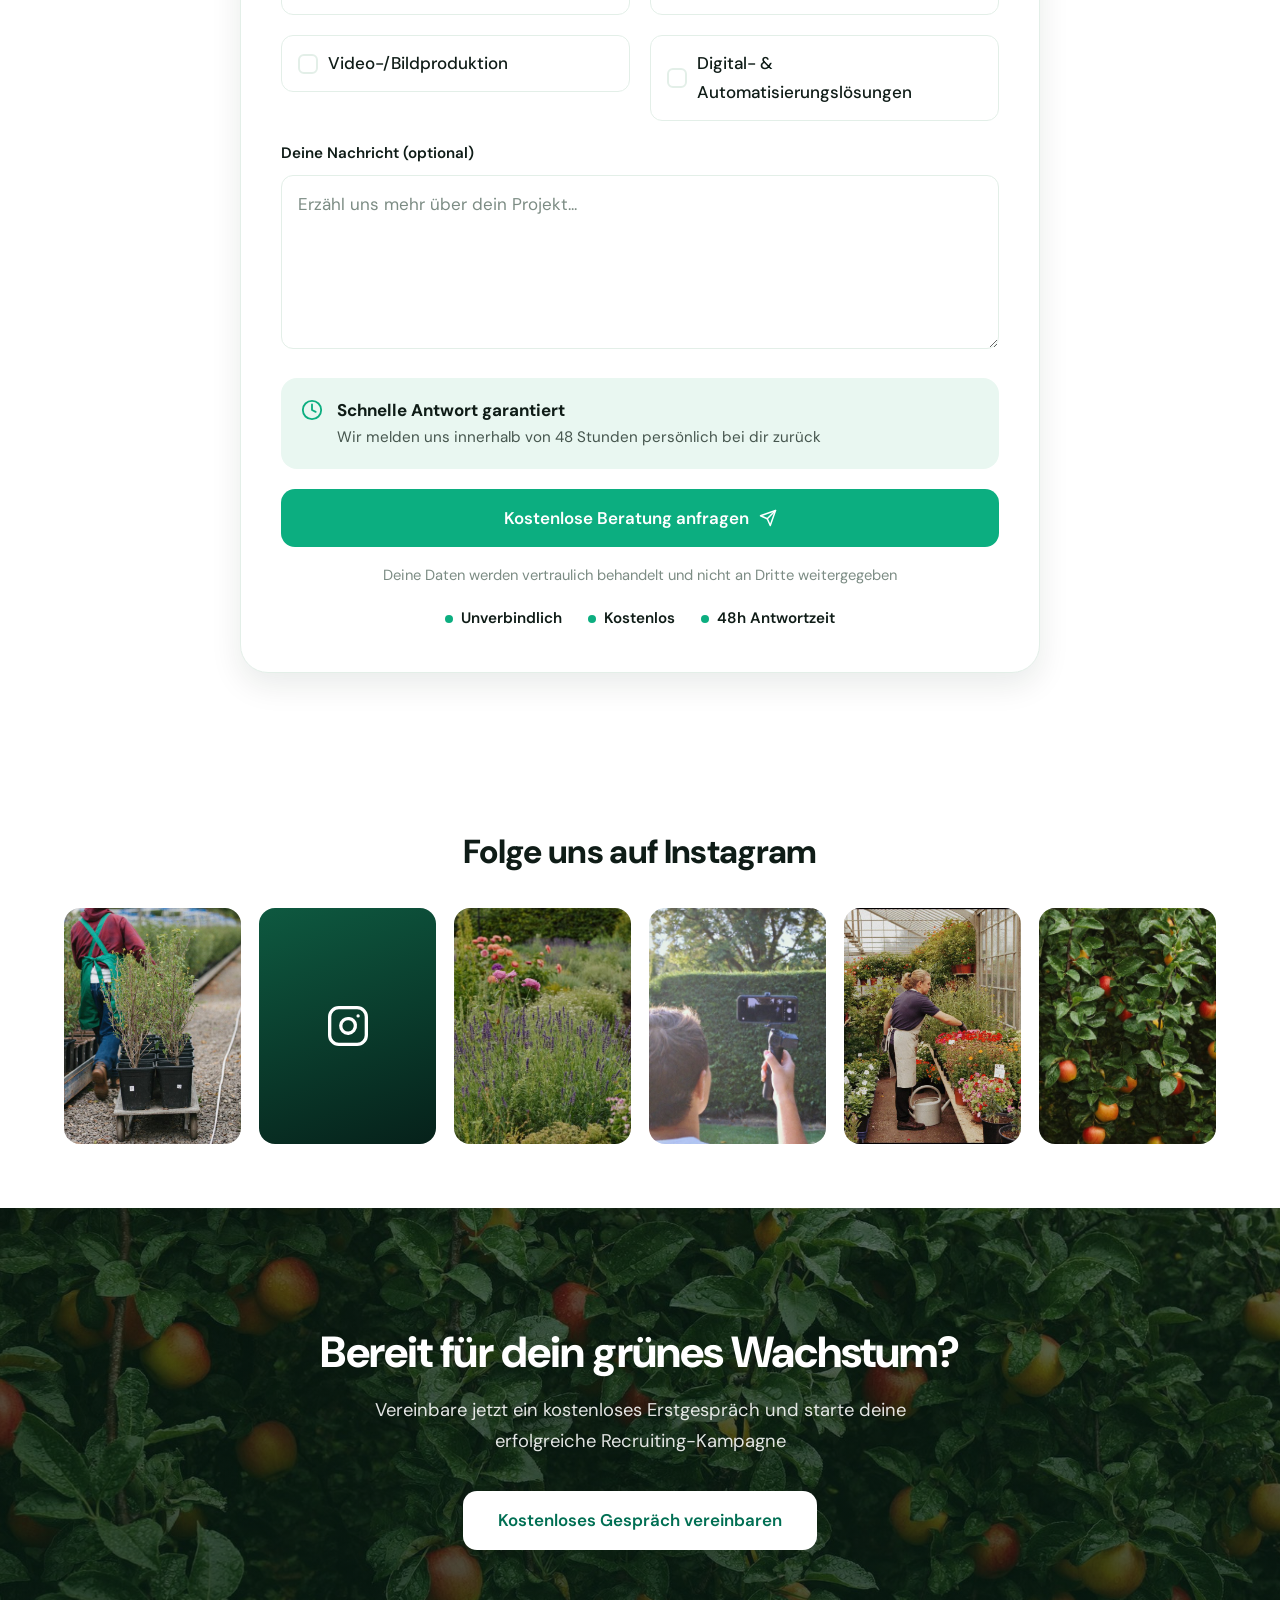
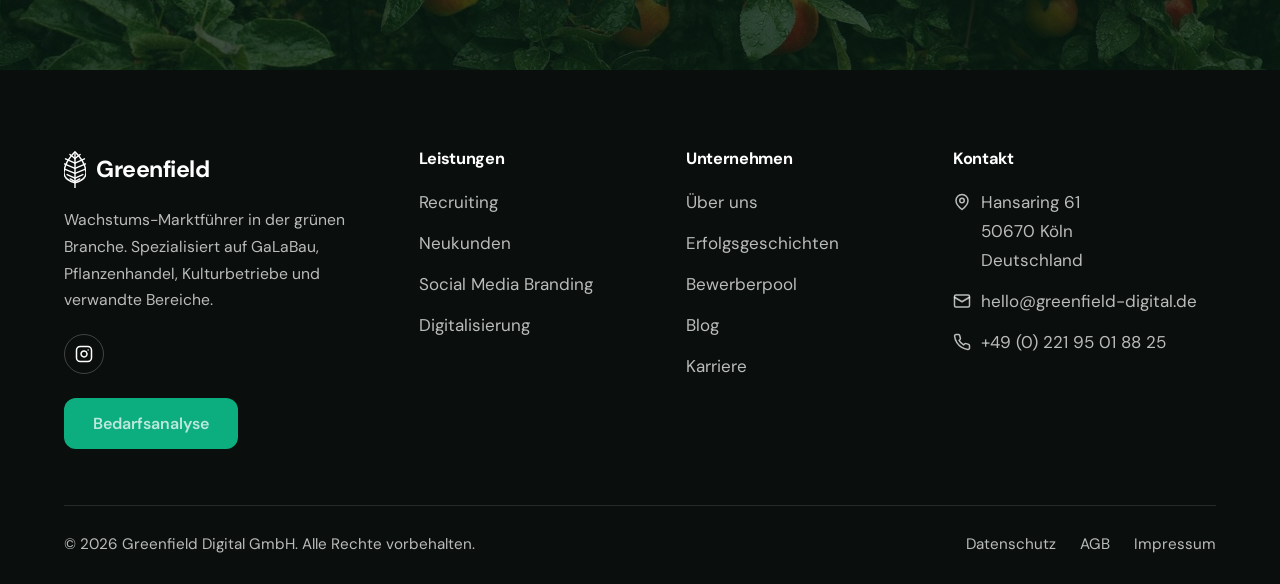
==== commit d4ff9375: "Bild- und Interaktions-Offensive: 10 generierte Zielgruppen-Fotos, iPhone-Mockup v2, Automations-Flo" ====
--- a/index.html
+++ b/index.html
@@ -23,6 +23,27 @@
   <link rel="stylesheet" href="assets/css/foundation.css">
   <style>
     /* ============ Seiten-Styles Startseite ============ */
+    /* Hero-Einblend-Sequenz */
+    .hero-content > * { opacity: 0; animation: hero-up .75s cubic-bezier(.16, 1, .3, 1) forwards; }
+    .hero-content .pill { animation-delay: .1s; }
+    .hero-content h1 { animation-delay: .25s; }
+    .hero-content .sub { animation-delay: .42s; }
+    .hero-content .hero-btns { animation-delay: .58s; }
+    .hero-content .hero-trust { animation-delay: .74s; }
+    @keyframes hero-up { from { opacity: 0; transform: translateY(24px); } to { opacity: 1; transform: none; } }
+    .hero-content .mark-u svg path { stroke: var(--green-bright); }
+    .hero-trust { justify-content: flex-start; margin-top: 24px; color: #fff; font-size: .92rem; gap: 8px 22px; }
+    .hero-trust span::before { background: var(--green-bright); }
+    /* Orbit-Karten poppen gestaffelt ein */
+    .orbit .orbit-item { opacity: 0; }
+    .orbit.in .orbit-item {
+      animation: oi-pop .6s var(--od, 0s) cubic-bezier(.16, 1, .3, 1) forwards,
+                 float-y 7s calc(var(--od, 0s) + .6s) ease-in-out infinite;
+    }
+    @keyframes oi-pop { from { opacity: 0; transform: translateY(26px) scale(.92); } to { opacity: 1; transform: none; } }
+    @media (max-width: 1024px) {
+      .orbit .orbit-item, .orbit.in .orbit-item { opacity: 1; animation: none; }
+    }
 
     /* ----- Hero ----- */
     .hero { padding: calc(var(--nav-h) + 28px) 0 40px; }
@@ -328,11 +349,16 @@
             <div class="bg" aria-hidden="true"></div>
             <div class="hero-content">
               <span class="pill pill--glow"><span class="dot"></span>Marktführer im Grünen Recruiting</span>
-              <h1>Unser Herz schlägt für <span class="accent">grünes Wachstum.</span></h1>
+              <h1>Unser Herz schlägt für <span class="accent">grünes <span class="mark-u">Wachstum.<svg viewBox="0 0 240 24" preserveAspectRatio="none" aria-hidden="true"><path d="M6 16 C 60 8, 175 6, 234 13"/></svg></span></span></h1>
               <p class="sub">Jetzt qualifizierte Fachkräfte im Grünen in 45 Tagen einstellen – mit 100%-Garantie.</p>
               <div class="hero-btns">
                 <a class="btn btn--white is-green-text" href="#kontakt">Kostenloses Gespräch vereinbaren</a>
                 <a class="btn btn--ghost" href="#leistungen">Unsere Leistungen<span class="arr">→</span></a>
+              </div>
+              <div class="trust-dots hero-trust">
+                <span>700+ Partnerbetriebe</span>
+                <span>100%-Garantie</span>
+                <span>Im gesamten DACH-Raum</span>
               </div>
             </div>
             <div class="partner-card">
@@ -408,9 +434,7 @@
             <p style="margin-top:24px;"><a class="btn-link" href="ueber-uns.html" style="font-size:1.06rem;">Jetzt mehr erfahren <span class="arr">→</span></a></p>
             <div class="partner-mini" style="box-shadow:var(--shadow-sm); border:1px solid var(--line);">
               <span>Exklusiver Verbandspartner</span>
-              <img src="assets/img/partner-1.png" alt="Verbandspartner – Die Experten für Garten &amp; Landschaft">
-              <img src="assets/img/partner-2.png" alt="Verband Deutscher Garten-Center">
-              <img src="assets/img/partner-3.png" alt="Bund deutscher Baumschulen e.V.">
+              <div class="pm-logos"><img src="assets/img/partner-1.png" alt="Verbandspartner – Die Experten für Garten &amp; Landschaft"><img src="assets/img/partner-2.png" alt="Verband Deutscher Garten-Center"><img src="assets/img/partner-3.png" alt="Bund deutscher Baumschulen e.V."></div>
             </div>
           </div>
           <div class="orbit reveal" id="orbit" style="--d:.15s">
@@ -421,19 +445,19 @@
               <strong>Ihr Unternehmen<br>im Mittelpunkt</strong>
               <p id="orbitText">Individuelle Strategien aus einer Hand – alles zahlt auf dein Wachstum ein.</p>
             </div>
-            <a class="orbit-item oi-1" href="recruiting.html" data-text="Qualifizierte Fachkräfte finden und für deinen Betrieb begeistern.">
+            <a class="orbit-item oi-1" style="--od:0s" href="recruiting.html" data-text="Qualifizierte Fachkräfte finden und für deinen Betrieb begeistern.">
               <span class="icon-chip" aria-hidden="true"><svg viewBox="0 0 24 24" fill="none" stroke="currentColor" stroke-width="2" stroke-linecap="round" stroke-linejoin="round"><path d="M16 21v-2a4 4 0 0 0-4-4H6a4 4 0 0 0-4 4v2"/><circle cx="9" cy="7" r="4"/><path d="M22 21v-2a4 4 0 0 0-3-3.87M16 3.13a4 4 0 0 1 0 7.75"/></svg></span>
               <span><b>Recruiting</b><small>Fachkräfte gewinnen</small></span>
             </a>
-            <a class="orbit-item oi-2" href="social-media.html" data-text="Sichtbarkeit und Vertrauen bei Fachkräften und Kunden aufbauen.">
+            <a class="orbit-item oi-2" style="--od:.15s" href="social-media.html" data-text="Sichtbarkeit und Vertrauen bei Fachkräften und Kunden aufbauen.">
               <span class="icon-chip" aria-hidden="true"><svg viewBox="0 0 24 24" fill="none" stroke="currentColor" stroke-width="2" stroke-linecap="round" stroke-linejoin="round"><path d="M4 11a9 9 0 0 1 9 9"/><path d="M4 4a16 16 0 0 1 16 16"/><circle cx="5" cy="19" r="1.6"/></svg></span>
               <span><b>Social Media</b><small>Marke sichtbar machen</small></span>
             </a>
-            <a class="orbit-item oi-3" href="neukundengewinnung.html" data-text="Mehr Kunden durch gezielte Online-Kampagnen mit klarer Wirkung.">
+            <a class="orbit-item oi-3" style="--od:.3s" href="neukundengewinnung.html" data-text="Mehr Kunden durch gezielte Online-Kampagnen mit klarer Wirkung.">
               <span class="icon-chip" aria-hidden="true"><svg viewBox="0 0 24 24" fill="none" stroke="currentColor" stroke-width="2" stroke-linecap="round" stroke-linejoin="round"><circle cx="12" cy="12" r="10"/><circle cx="12" cy="12" r="6"/><circle cx="12" cy="12" r="2"/></svg></span>
               <span><b>Neukunden&shy;gewinnung</b><small>Planbar wachsen</small></span>
             </a>
-            <a class="orbit-item oi-4" href="digitalisierung.html" data-text="Digitale Abläufe und KI, die Zeit sparen und Prozesse beschleunigen.">
+            <a class="orbit-item oi-4" style="--od:.45s" href="digitalisierung.html" data-text="Digitale Abläufe und KI, die Zeit sparen und Prozesse beschleunigen.">
               <span class="icon-chip" aria-hidden="true"><svg viewBox="0 0 24 24" fill="none" stroke="currentColor" stroke-width="2" stroke-linecap="round" stroke-linejoin="round"><path d="M13 2 3 14h9l-1 8 10-12h-9l1-8z"/></svg></span>
               <span><b>Digitalisierung &amp; KI</b><small>Prozesse neu gedacht</small></span>
             </a>
@@ -453,7 +477,7 @@
 
         <div class="services-grid">
           <article class="service-card reveal">
-            <div class="bg" style="background-image:url('assets/img/feature-3.jpg')" aria-hidden="true"></div>
+            <div class="bg" style="background-image:url('assets/img/gen-recruiting.jpg')" aria-hidden="true"></div>
             <div class="tint" aria-hidden="true"></div>
             <span class="eyebrow">Recruiting</span>
             <h3>Recruiting</h3>
@@ -462,7 +486,7 @@
           </article>
 
           <article class="service-card reveal" style="--d:.1s">
-            <div class="bg" style="background-image:url('assets/img/feature-1.jpg')" aria-hidden="true"></div>
+            <div class="bg" style="background-image:url('assets/img/gen-social.jpg')" aria-hidden="true"></div>
             <div class="tint" aria-hidden="true"></div>
             <span class="eyebrow">Branding</span>
             <h3>Social Media</h3>
@@ -471,7 +495,7 @@
           </article>
 
           <article class="service-card reveal" style="--d:.2s">
-            <div class="bg" style="background-image:url('assets/img/feature-2.jpg')" aria-hidden="true"></div>
+            <div class="bg" style="background-image:url('assets/img/gen-gartencenter.jpg')" aria-hidden="true"></div>
             <div class="tint" aria-hidden="true"></div>
             <span class="eyebrow">Wachstum</span>
             <h3>Neukunden&shy;gewinnung</h3>
@@ -480,7 +504,7 @@
           </article>
 
           <article class="service-card reveal" style="--d:.3s">
-            <div class="bg" style="background-image:url('assets/img/blog-1.jpg')" aria-hidden="true"></div>
+            <div class="bg" style="background-image:url('assets/img/gen-digital.jpg')" aria-hidden="true"></div>
             <div class="tint" aria-hidden="true"></div>
             <span class="eyebrow">Digitalisierung</span>
             <h3>Digitalisierung &amp; KI</h3>
@@ -726,13 +750,13 @@
           <h2 style="font-size:clamp(1.6rem,2.6vw,2.2rem);">Folge uns auf Instagram</h2>
         </div>
         <div class="insta-grid reveal">
-          <a class="insta-tile" style="background-image:url('assets/img/feature-2.jpg')" href="https://www.instagram.com/greenfield_digital/" target="_blank" rel="noopener" aria-label="Greenfield Digital auf Instagram"></a>
+          <a class="insta-tile" style="background-image:url('assets/img/gen-baumschule.jpg')" href="https://www.instagram.com/greenfield_digital/" target="_blank" rel="noopener" aria-label="Greenfield Digital auf Instagram"></a>
           <a class="insta-tile insta-tile--brand" href="https://www.instagram.com/greenfield_digital/" target="_blank" rel="noopener" aria-label="Greenfield Digital auf Instagram">
             <svg viewBox="0 0 24 24" fill="none" stroke="currentColor" stroke-width="1.8" stroke-linecap="round" stroke-linejoin="round"><rect x="2" y="2" width="20" height="20" rx="5"/><path d="M16 11.37A4 4 0 1 1 12.63 8 4 4 0 0 1 16 11.37z"/><line x1="17.5" y1="6.5" x2="17.51" y2="6.5"/></svg>
           </a>
           <a class="insta-tile" style="background-image:url('assets/img/blog-3.jpg')" href="https://www.instagram.com/greenfield_digital/" target="_blank" rel="noopener" aria-label="Greenfield Digital auf Instagram"></a>
-          <a class="insta-tile" style="background-image:url('assets/img/feature-3.jpg')" href="https://www.instagram.com/greenfield_digital/" target="_blank" rel="noopener" aria-label="Greenfield Digital auf Instagram"></a>
-          <a class="insta-tile" style="background-image:url('assets/img/side-neukunden.jpg')" href="https://www.instagram.com/greenfield_digital/" target="_blank" rel="noopener" aria-label="Greenfield Digital auf Instagram"></a>
+          <a class="insta-tile" style="background-image:url('assets/img/gen-social.jpg')" href="https://www.instagram.com/greenfield_digital/" target="_blank" rel="noopener" aria-label="Greenfield Digital auf Instagram"></a>
+          <a class="insta-tile" style="background-image:url('assets/img/gen-gartencenter.jpg')" href="https://www.instagram.com/greenfield_digital/" target="_blank" rel="noopener" aria-label="Greenfield Digital auf Instagram"></a>
           <a class="insta-tile" style="background-image:url('assets/img/cta-bg.jpg')" href="https://www.instagram.com/greenfield_digital/" target="_blank" rel="noopener" aria-label="Greenfield Digital auf Instagram"></a>
         </div>
       </div>
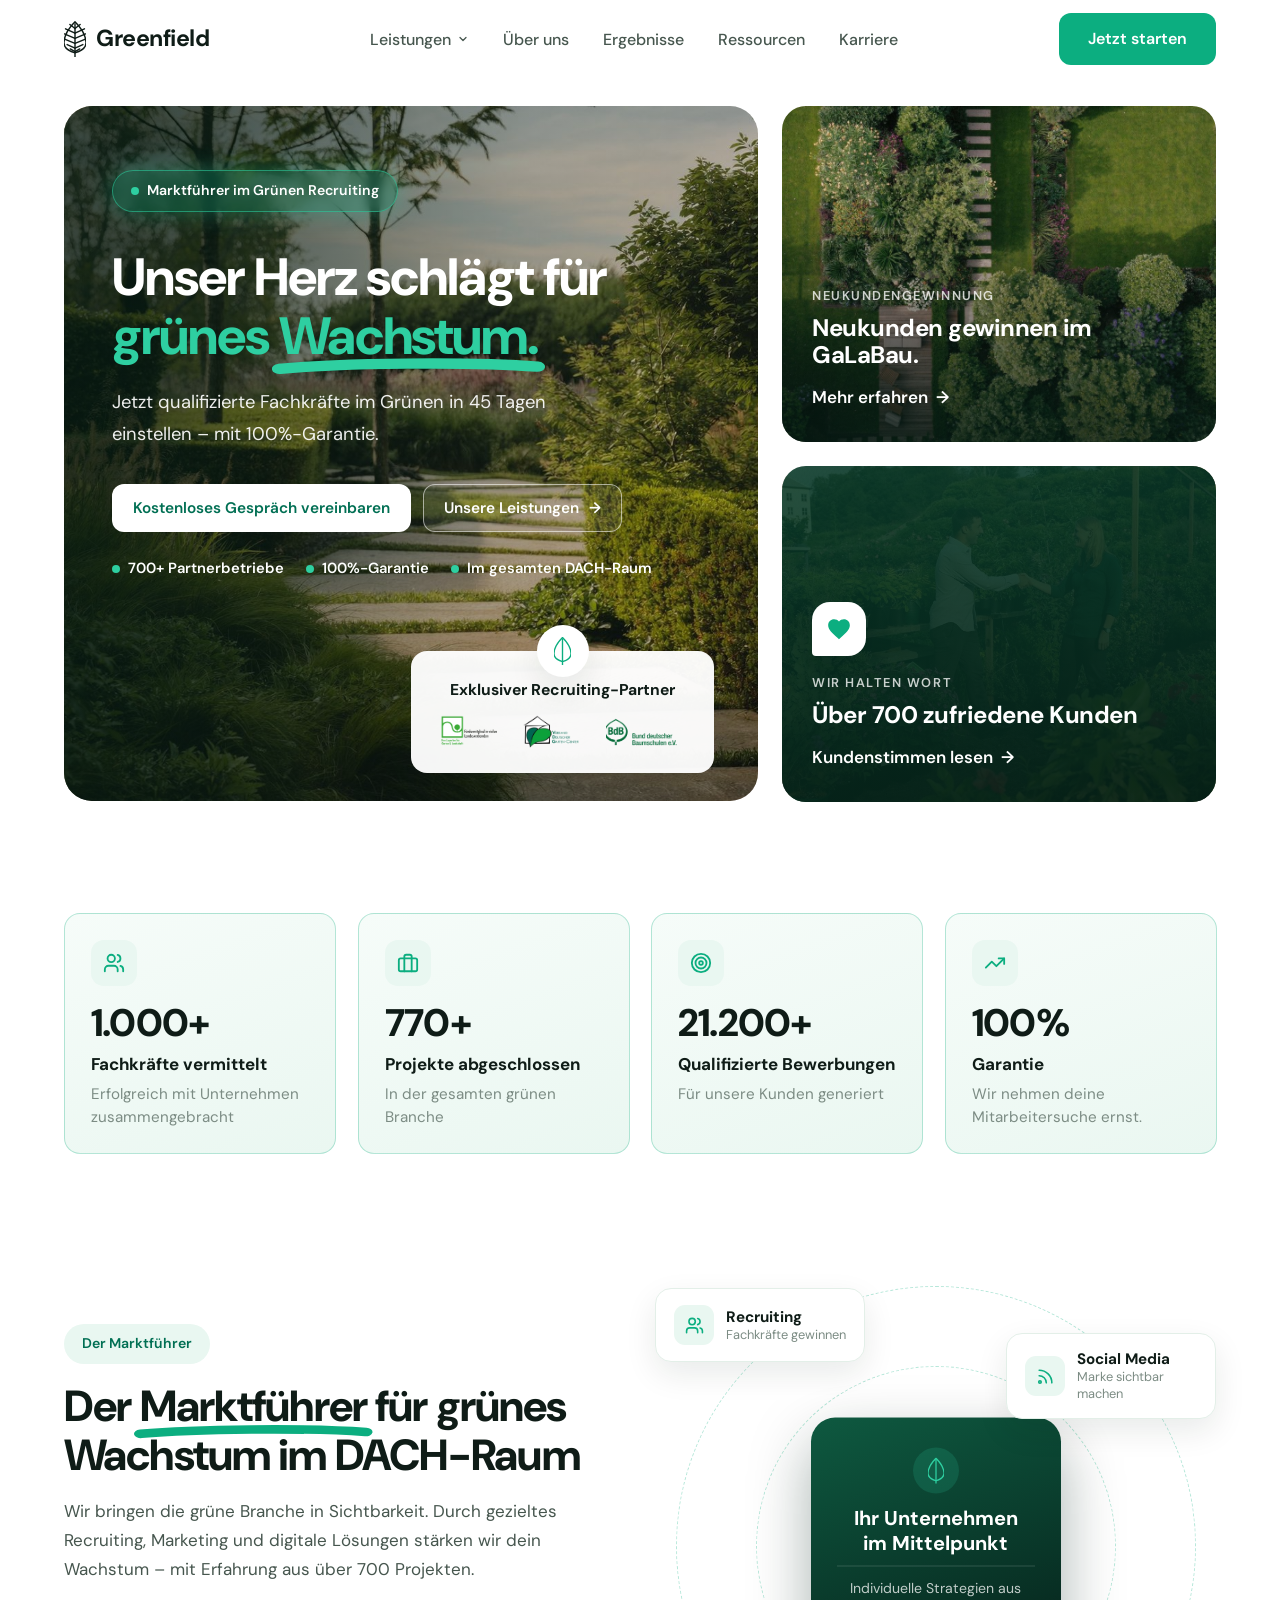
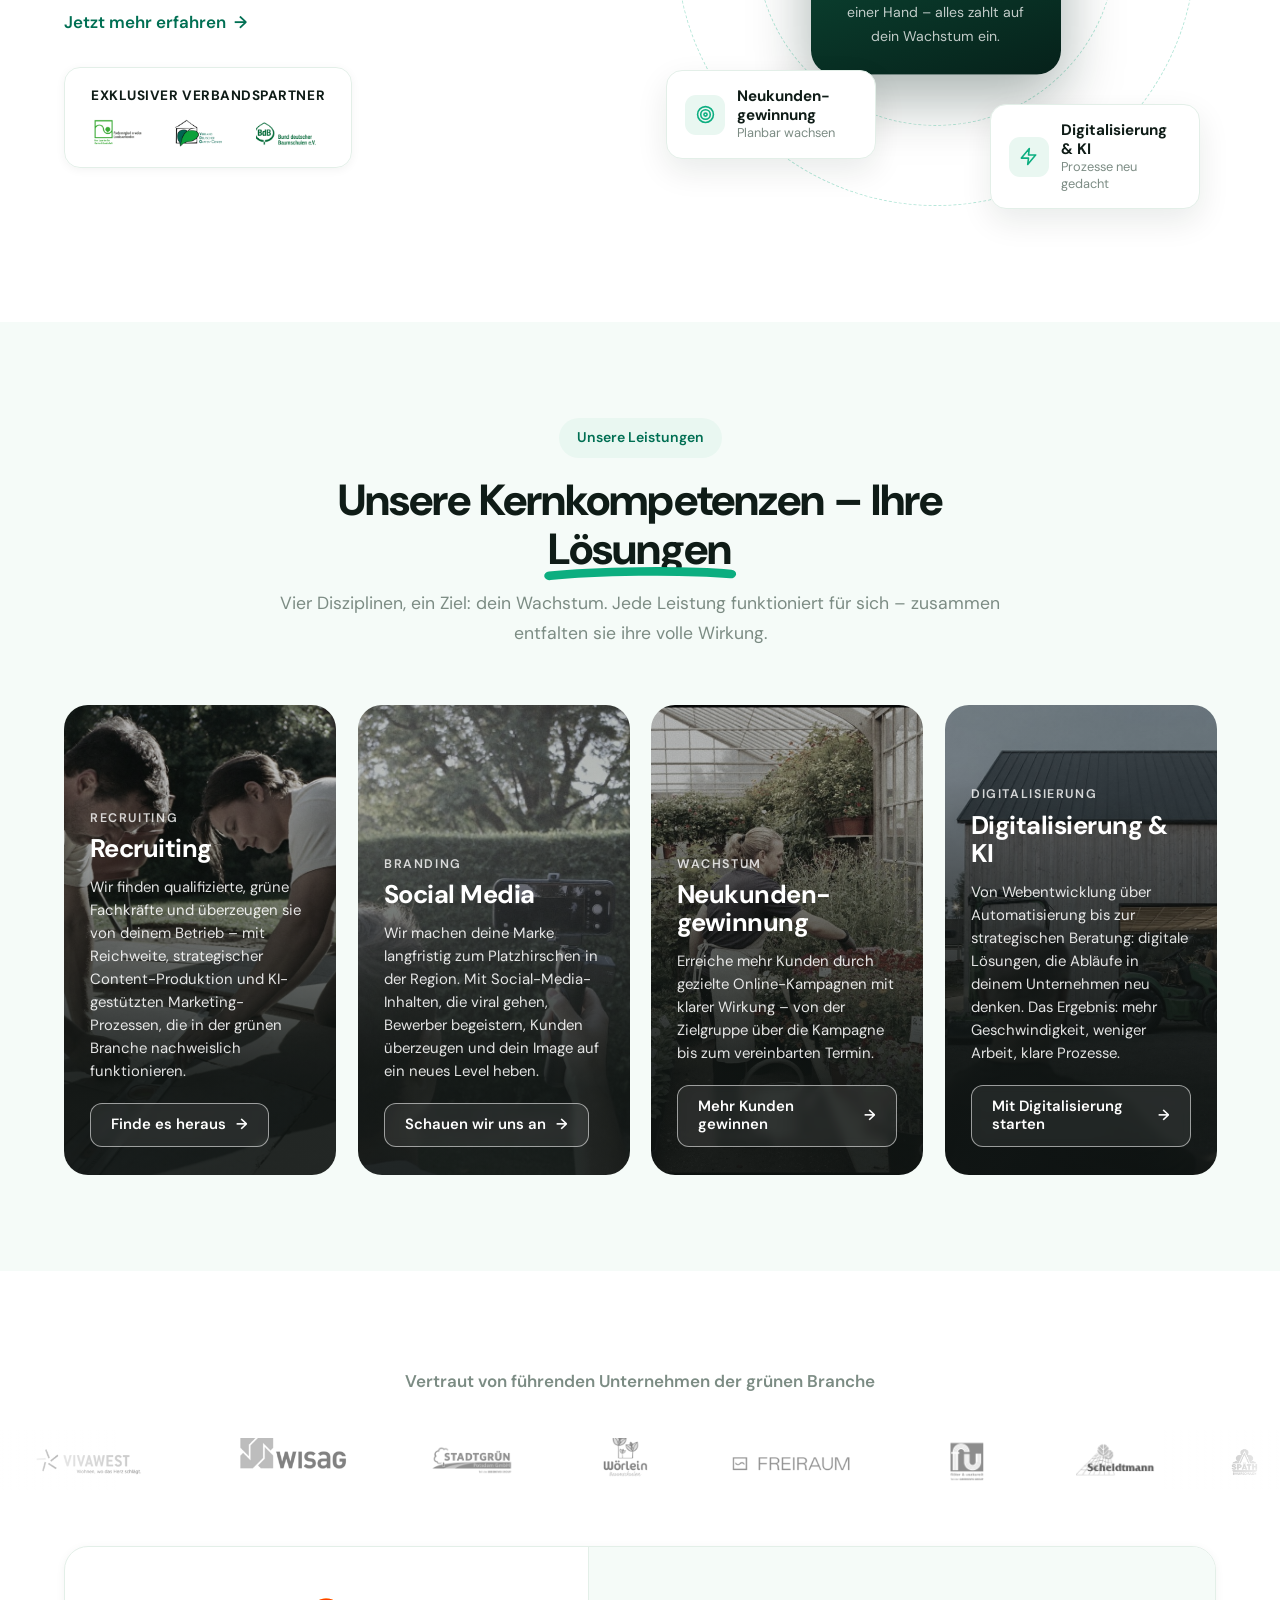
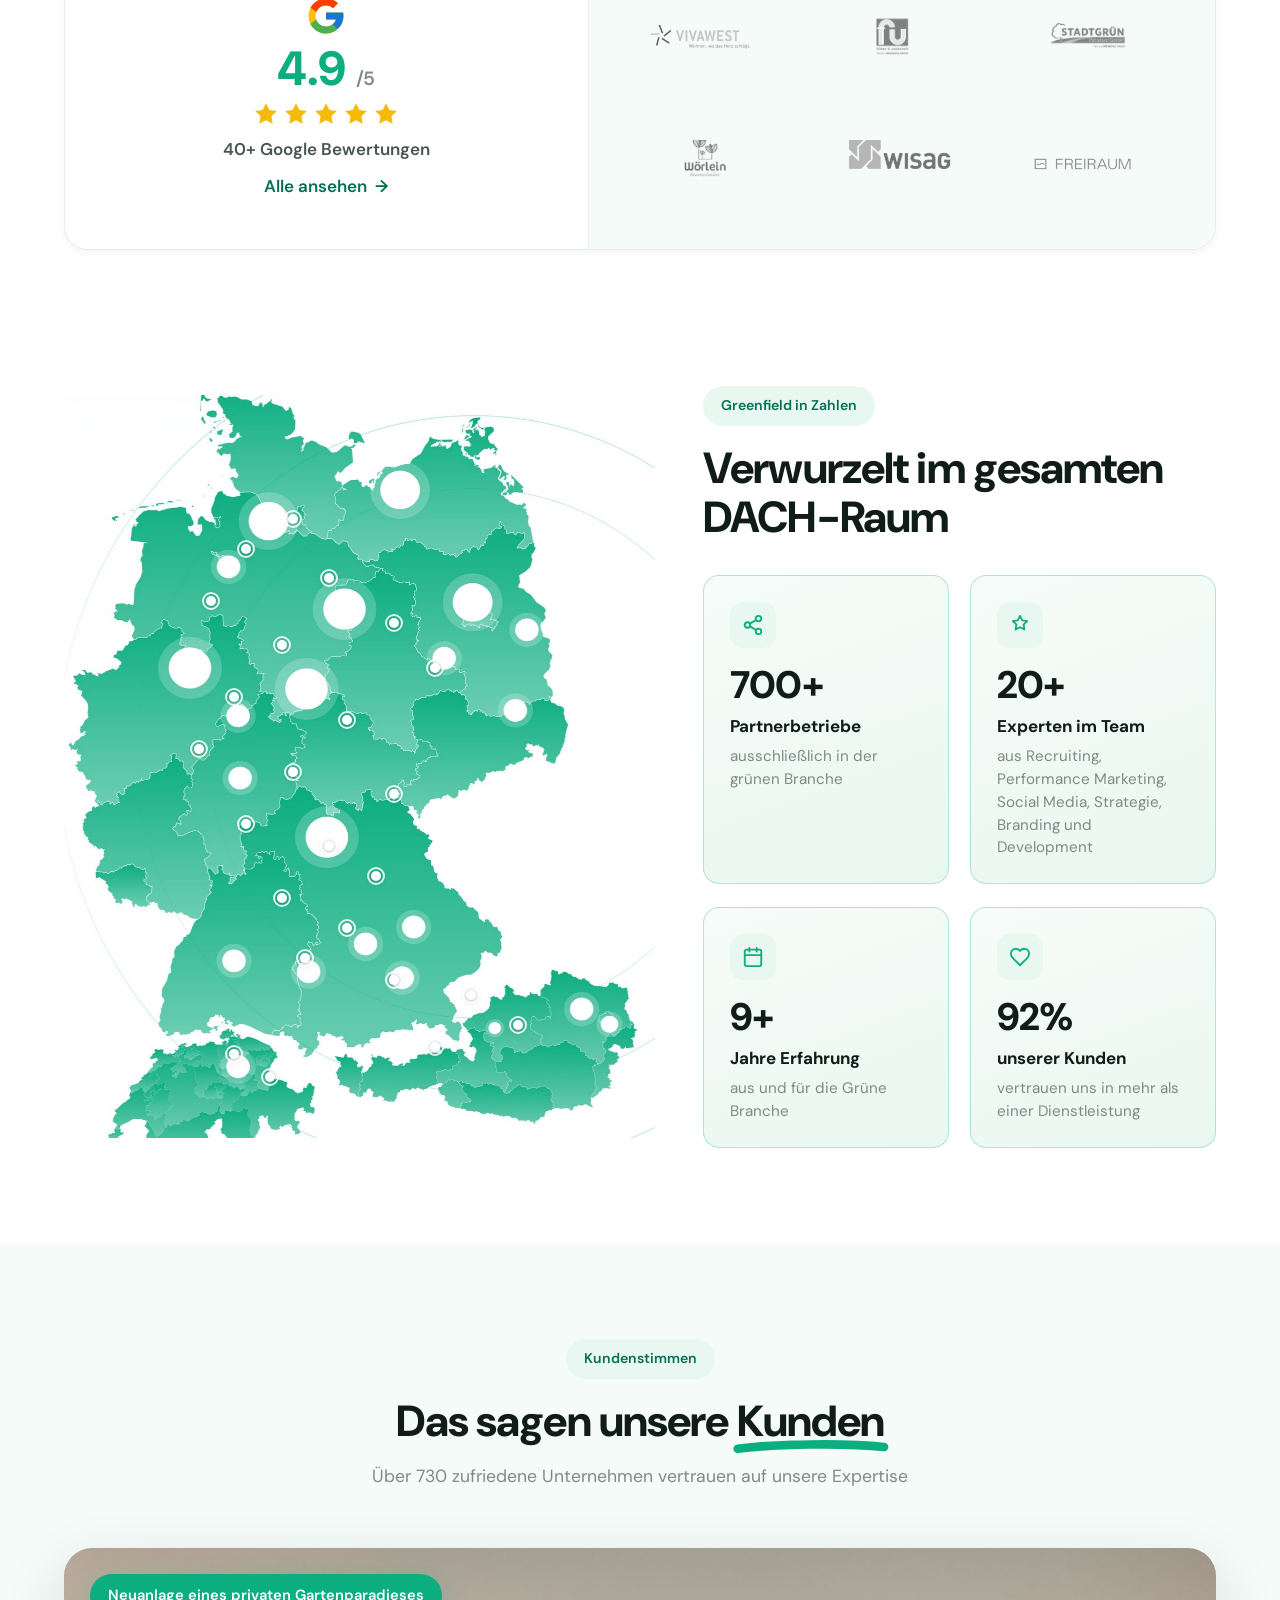
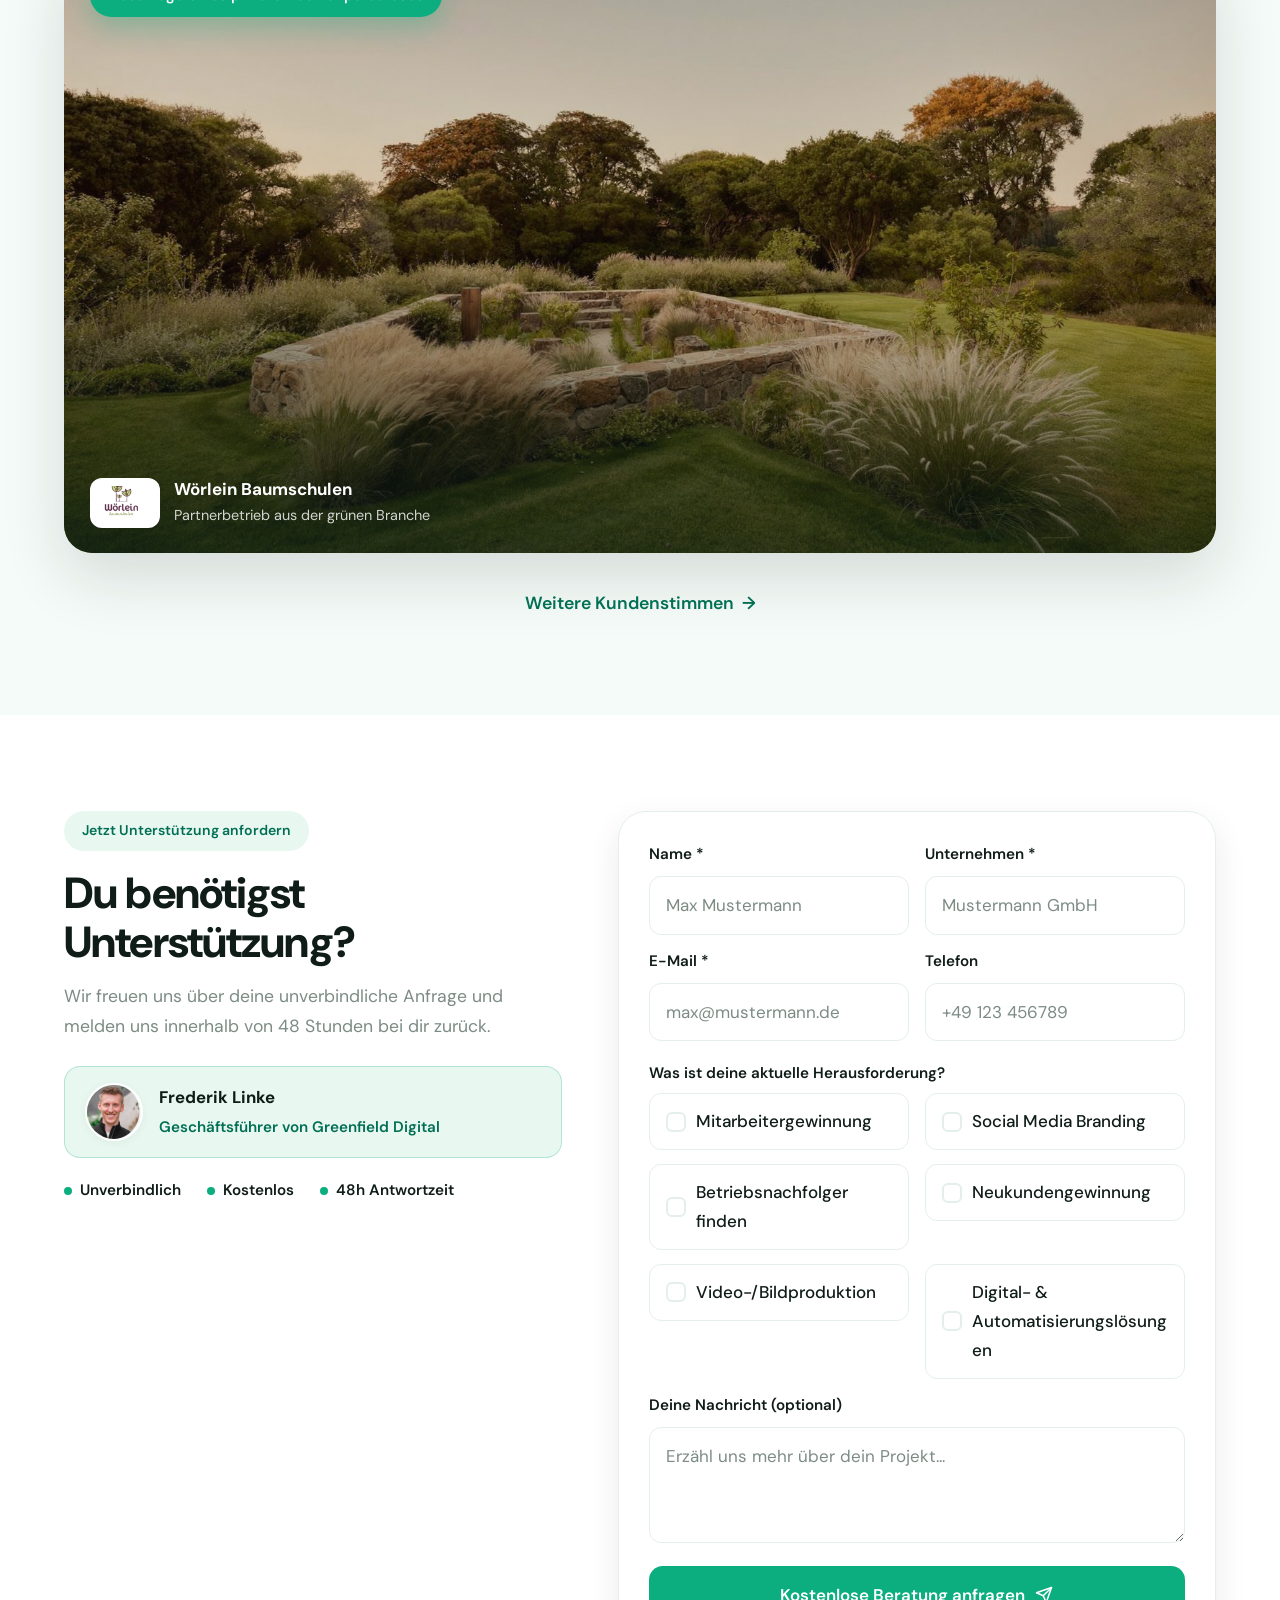
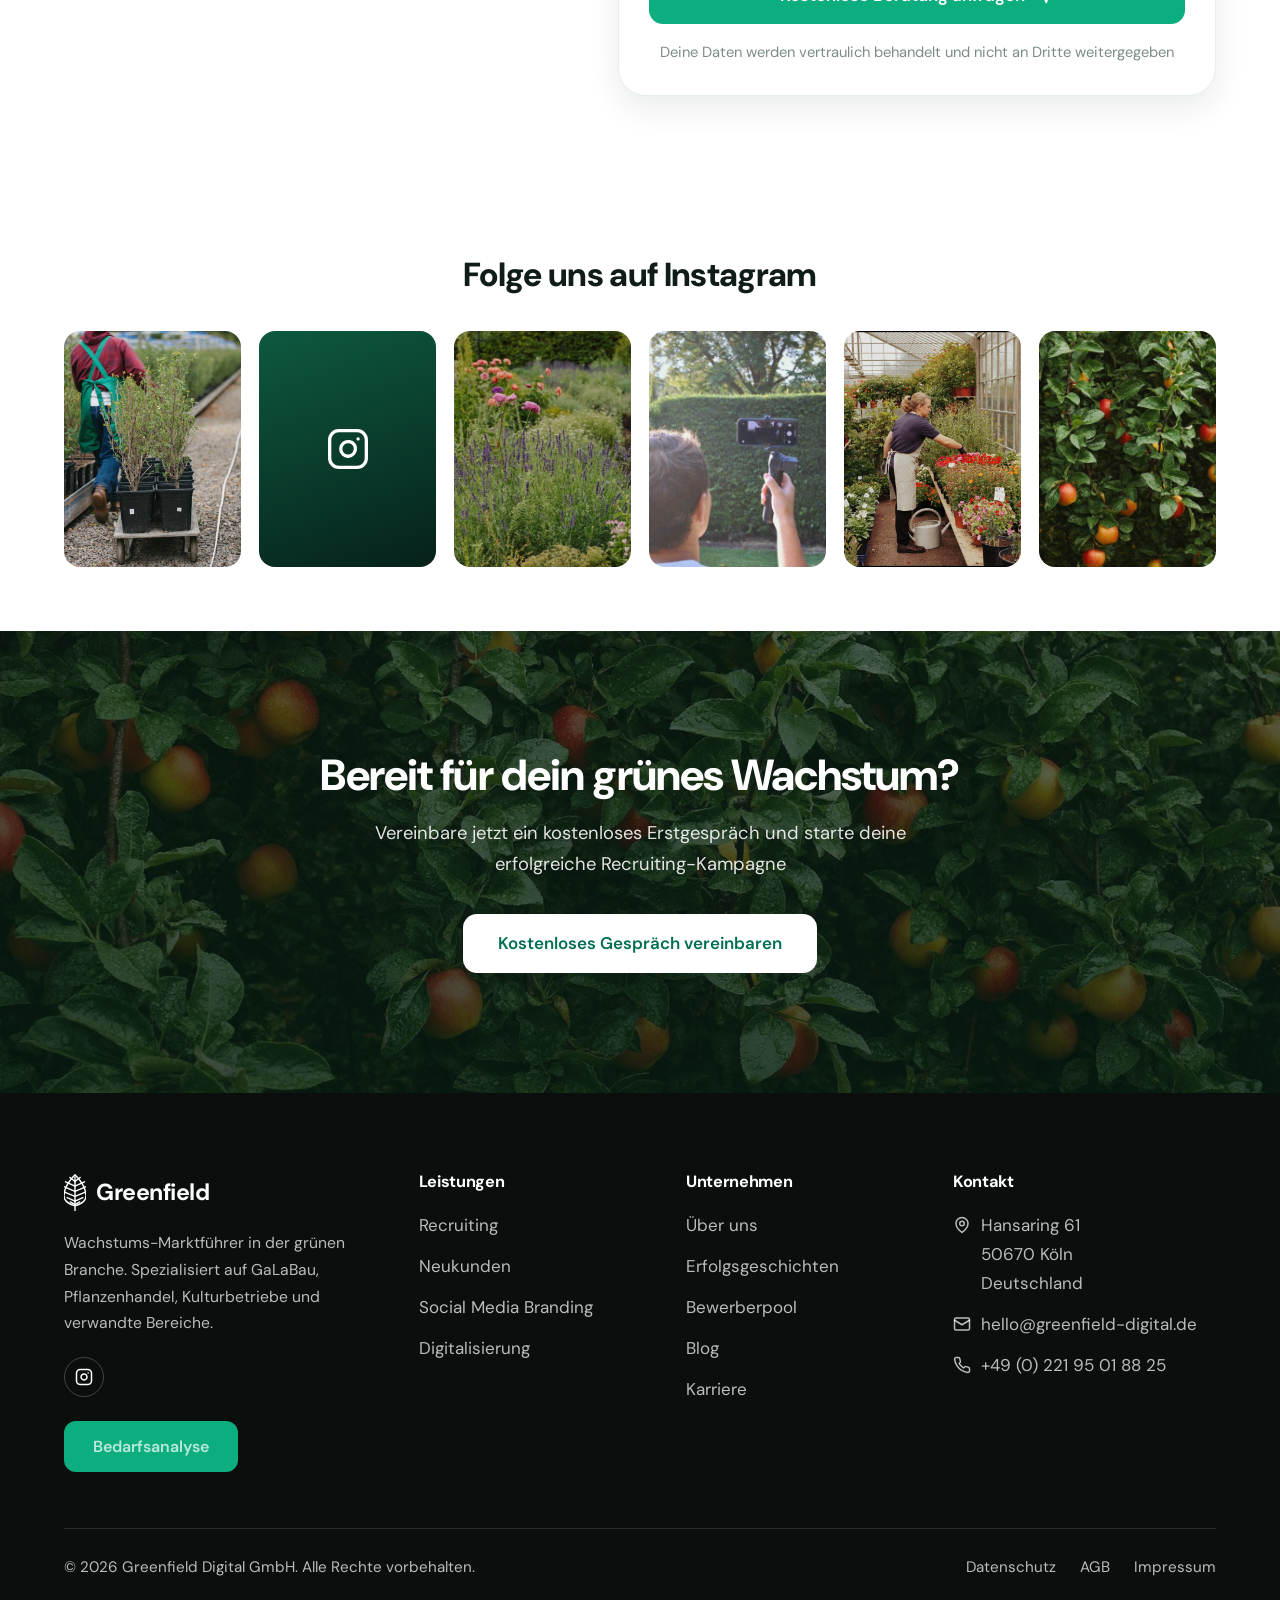
==== commit 15389dff: "Feedback-Runde 4: freigestellte Logos, echte FAQs, Kunden-Punkte, Kontakt-Split, Bewerber-Feed, Mobi" ====
--- a/index.html
+++ b/index.html
@@ -287,7 +287,7 @@
       .partner-card .pc-logos { flex-wrap: wrap; justify-content: center; gap: 12px; }
       .partner-card .pc-logos img { height: 30px; }
       .google-card .g-right { grid-template-columns: 1fr 1fr; padding: 24px; }
-      .stats-grid, .services-grid { grid-template-columns: 1fr; }
+      .stats-grid { grid-template-columns: repeat(2, minmax(0, 1fr)); gap: 12px; }
       .google-card { grid-template-columns: 1fr; }
       .google-card .g-right { border-left: 0; border-top: 1px solid var(--line); }
       .insta-grid { grid-template-columns: repeat(2, 1fr); gap: 12px; }
@@ -297,6 +297,42 @@
       .google-card .g-left { padding: 36px 22px; }
       .google-card .g-right { grid-template-columns: repeat(2, minmax(0, 1fr)); }
       .google-card .g-right img { max-width: 100%; }
+    }
+
+    /* ===== Mobile-Feinschliff Startseite ===== */
+    @media (max-width: 700px) {
+      .hero { padding-top: calc(var(--nav-h) + 10px); }
+      .hero-content { padding: 30px 20px 26px; }
+      .hero-content h1 { font-size: clamp(1.8rem, 8vw, 2.2rem); margin: 12px 0 14px; }
+      .hero-content .sub { font-size: .95rem; margin-bottom: 20px; }
+      .hero-btns .btn { padding: 12px 16px; font-size: .9rem; }
+      .hero-trust { font-size: .8rem; gap: 6px 14px; margin-top: 16px; }
+      .partner-card { margin: 0 20px 22px; padding: 14px 16px 12px; }
+      .partner-card .pc-title { font-size: .82rem; margin-bottom: 8px; }
+      .partner-card .pc-logos img { height: 24px; }
+      .hero-side { gap: 12px; }
+      .side-card { min-height: 132px; padding: 16px 18px; border-radius: var(--r-md); }
+      .side-card h3 { font-size: 1.05rem; margin-bottom: 6px; }
+      .side-card .eyebrow { font-size: .68rem; margin-bottom: 4px; }
+      .side-card .btn-link { font-size: .85rem; }
+      .side-card .heart-bubble { width: 38px; height: 38px; margin-bottom: 8px; }
+      .side-card .heart-bubble svg { width: 18px; height: 18px; }
+      .services-grid.m-carousel > * { min-height: 400px !important; }
+      .orbit-center { padding: 22px 20px 18px; }
+      .orbit-center strong { font-size: 1.1rem; }
+      .orbit-center p { font-size: .82rem; }
+      .orbit { display: grid; grid-template-columns: repeat(2, minmax(0, 1fr)); gap: 10px; }
+      .orbit-center { grid-column: 1 / -1; margin-bottom: 4px; }
+      .orbit-item { margin-bottom: 0 !important; padding: 12px 12px; gap: 9px; }
+      .orbit-item b { font-size: .82rem; }
+      .orbit-item small { font-size: .7rem; }
+      .orbit-item .icon-chip { width: 32px; height: 32px; flex-basis: 32px; border-radius: 9px; }
+      .orbit-item .icon-chip svg { width: 15px; height: 15px; }
+      .google-card .g-left { padding: 30px 20px; gap: 6px; }
+      .google-card .g-score { font-size: 2.2rem; }
+      .insta-grid { grid-template-columns: repeat(3, minmax(0, 1fr)); gap: 8px; }
+      .testi-card .tag { top: 14px; left: 14px; font-size: .78rem; padding: 7px 13px; }
+      .testi-card .who { left: 14px; bottom: 14px; }
     }
   </style>
 </head>
@@ -475,7 +511,7 @@
           <p class="sub">Vier Disziplinen, ein Ziel: dein Wachstum. Jede Leistung funktioniert für sich – zusammen entfalten sie ihre volle Wirkung.</p>
         </div>
 
-        <div class="services-grid">
+        <div class="services-grid m-carousel">
           <article class="service-card reveal">
             <div class="bg" style="background-image:url('assets/img/gen-recruiting.jpg')" aria-hidden="true"></div>
             <div class="tint" aria-hidden="true"></div>
@@ -585,12 +621,31 @@
         <div class="map-grid">
           <div class="map-visual reveal">
             <img src="assets/img/dach-karte.jpg" alt="Karte des DACH-Raums mit Standorten von Greenfield-Partnerbetrieben" loading="lazy">
-            <span class="map-dot" style="top:22%; left:33%" tabindex="0" role="img" aria-label="Partnerbetriebe: Großraum Hamburg"><span class="tip">Großraum Hamburg</span></span>
-            <span class="map-dot" style="top:46%; left:24%" tabindex="0" role="img" aria-label="Partnerbetriebe: Rheinland & Ruhrgebiet"><span class="tip">Rheinland &amp; Ruhrgebiet</span></span>
-            <span class="map-dot" style="top:63%; left:52%" tabindex="0" role="img" aria-label="Partnerbetriebe: Franken & Bayern"><span class="tip">Franken &amp; Bayern</span></span>
-            <span class="map-dot" style="top:84%; left:74%" tabindex="0" role="img" aria-label="Partnerbetriebe: Österreich"><span class="tip">Österreich</span></span>
-            <span class="map-dot" style="top:34%; left:58%" tabindex="0" role="img" aria-label="Partnerbetriebe: Berlin & Brandenburg"><span class="tip">Berlin &amp; Brandenburg</span></span>
-            <span class="map-dot" style="top:88%; left:30%" tabindex="0" role="img" aria-label="Partnerbetriebe: Schweiz"><span class="tip">Schweiz</span></span>
+            <span class="map-dot" style="top:16%; left:38%; --dd:0.0s" aria-hidden="true"></span>
+            <span class="map-dot" style="top:20%; left:30%; --dd:0.3s" aria-hidden="true"></span>
+            <span class="map-dot" style="top:24%; left:44%; --dd:0.7s" aria-hidden="true"></span>
+            <span class="map-dot" style="top:27%; left:24%; --dd:1.0s" aria-hidden="true"></span>
+            <span class="map-dot" style="top:30%; left:55%; --dd:1.4s" aria-hidden="true"></span>
+            <span class="map-dot" style="top:33%; left:36%; --dd:1.8s" aria-hidden="true"></span>
+            <span class="map-dot" style="top:36%; left:62%; --dd:2.1s" aria-hidden="true"></span>
+            <span class="map-dot" style="top:40%; left:28%; --dd:2.4s" aria-hidden="true"></span>
+            <span class="map-dot" style="top:43%; left:47%; --dd:0.0s" aria-hidden="true"></span>
+            <span class="map-dot" style="top:47%; left:22%; --dd:0.4s" aria-hidden="true"></span>
+            <span class="map-dot" style="top:50%; left:38%; --dd:0.7s" aria-hidden="true"></span>
+            <span class="map-dot" style="top:53%; left:55%; --dd:1.0s" aria-hidden="true"></span>
+            <span class="map-dot" style="top:57%; left:30%; --dd:1.4s" aria-hidden="true"></span>
+            <span class="map-dot" style="top:60%; left:44%; --dd:1.8s" aria-hidden="true"></span>
+            <span class="map-dot" style="top:64%; left:52%; --dd:2.1s" aria-hidden="true"></span>
+            <span class="map-dot" style="top:67%; left:36%; --dd:2.5s" aria-hidden="true"></span>
+            <span class="map-dot" style="top:71%; left:47%; --dd:0.0s" aria-hidden="true"></span>
+            <span class="map-dot" style="top:75%; left:40%; --dd:0.3s" aria-hidden="true"></span>
+            <span class="map-dot" style="top:80%; left:68%; --dd:0.7s" aria-hidden="true"></span>
+            <span class="map-dot" style="top:84%; left:76%; --dd:1.0s" aria-hidden="true"></span>
+            <span class="map-dot" style="top:87%; left:62%; --dd:1.4s" aria-hidden="true"></span>
+            <span class="map-dot" style="top:88%; left:28%; --dd:1.8s" aria-hidden="true"></span>
+            <span class="map-dot" style="top:91%; left:34%; --dd:2.1s" aria-hidden="true"></span>
+            <span class="map-dot" style="top:78%; left:55%; --dd:2.4s" aria-hidden="true"></span>
+          
           </div>
           <div>
             <div class="section-head left reveal" style="margin-bottom:34px;">
@@ -658,22 +713,28 @@
     <!-- ================= KONTAKT ================= -->
     <section class="section" id="kontakt">
       <div class="container">
-        <div class="section-head reveal">
-          <span class="pill">Jetzt Unterstützung anfordern</span>
+        <div class="contact-split">
+          <div class="reveal">
+            <div class="section-head">
+              <span class="pill">Jetzt Unterstützung anfordern</span>
           <h2>Du benötigst Unterstützung?</h2>
           <p class="sub">Wir freuen uns über deine unverbindliche Anfrage und melden uns innerhalb von 48 Stunden bei dir zurück.</p>
-        </div>
-
-        <div class="contact-card card reveal">
-          <div class="founder-strip">
+            </div>
+            <div class="founder-strip">
             <img src="assets/img/frederik-linke.jpg" alt="Frederik Linke" loading="lazy">
             <div>
               <strong>Frederik Linke</strong>
               <span>Geschäftsführer von Greenfield Digital</span>
             </div>
           </div>
-
-          <form id="anfrageForm" data-webhook="https://hook.eu1.make.com/dpi3yxzn8knq3wimr36vg9hg64oz5l7h" novalidate>
+            <div class="trust-dots" style="margin-top:4px;">
+              <span>Unverbindlich</span>
+                  <span>Kostenlos</span>
+                  <span>48h Antwortzeit</span>
+            </div>
+          </div>
+          <div class="contact-card card reveal" style="--d:.12s">
+            <form id="anfrageForm" data-webhook="https://hook.eu1.make.com/dpi3yxzn8knq3wimr36vg9hg64oz5l7h" novalidate>
             <div class="form-grid">
               <div class="field">
                 <label for="f-name">Name *</label>
@@ -702,7 +763,7 @@
 
               <div class="field full">
                 <label for="f-nachricht">Deine Nachricht (optional)</label>
-                <textarea id="f-nachricht" name="nachricht" rows="5" placeholder="Erzähl uns mehr über dein Projekt..."></textarea>
+                <textarea id="f-nachricht" name="nachricht" rows="3" placeholder="Erzähl uns mehr über dein Projekt..."></textarea>
               </div>
 
               <!-- Honeypot gegen Bots -->
@@ -710,34 +771,21 @@
                 <label for="f-website">Website</label>
                 <input type="text" id="f-website" name="website" tabindex="-1" autocomplete="off">
               </div>
-
-              <div class="full note-box">
-                <svg viewBox="0 0 24 24" fill="none" stroke="currentColor" stroke-width="2" stroke-linecap="round" stroke-linejoin="round" aria-hidden="true"><circle cx="12" cy="12" r="10"/><path d="M12 6v6l4 2"/></svg>
-                <div>
-                  <strong>Schnelle Antwort garantiert</strong>
-                  <p>Wir melden uns innerhalb von 48 Stunden persönlich bei dir zurück</p>
-                </div>
-              </div>
-
+              
               <div class="full">
                 <button type="submit" class="btn btn--primary btn--lg" style="width:100%;" id="submitBtn">
                   Kostenlose Beratung anfragen
                   <span class="arr" aria-hidden="true"><svg width="18" height="18" viewBox="0 0 24 24" fill="none" stroke="currentColor" stroke-width="2" stroke-linecap="round" stroke-linejoin="round"><path d="m22 2-7 20-4-9-9-4Z"/><path d="M22 2 11 13"/></svg></span>
                 </button>
                 <p class="form-note">Deine Daten werden vertraulich behandelt und nicht an Dritte weitergegeben</p>
-                <div class="trust-dots form-trust">
-                  <span>Unverbindlich</span>
-                  <span>Kostenlos</span>
-                  <span>48h Antwortzeit</span>
-                </div>
               </div>
             </div>
           </form>
-
-          <div class="form-success" id="formSuccess" hidden>
+            <div class="form-success" id="formSuccess" hidden>
             <div class="check-circle"><svg viewBox="0 0 24 24" fill="none" stroke="currentColor" stroke-width="3" stroke-linecap="round" stroke-linejoin="round"><path d="M20 6 9 17l-5-5"/></svg></div>
             <h3>Danke für deine Anfrage!</h3>
             <p>Wir haben alles erhalten und melden uns innerhalb von 48 Stunden persönlich bei dir.</p>
+          </div>
           </div>
         </div>
       </div>
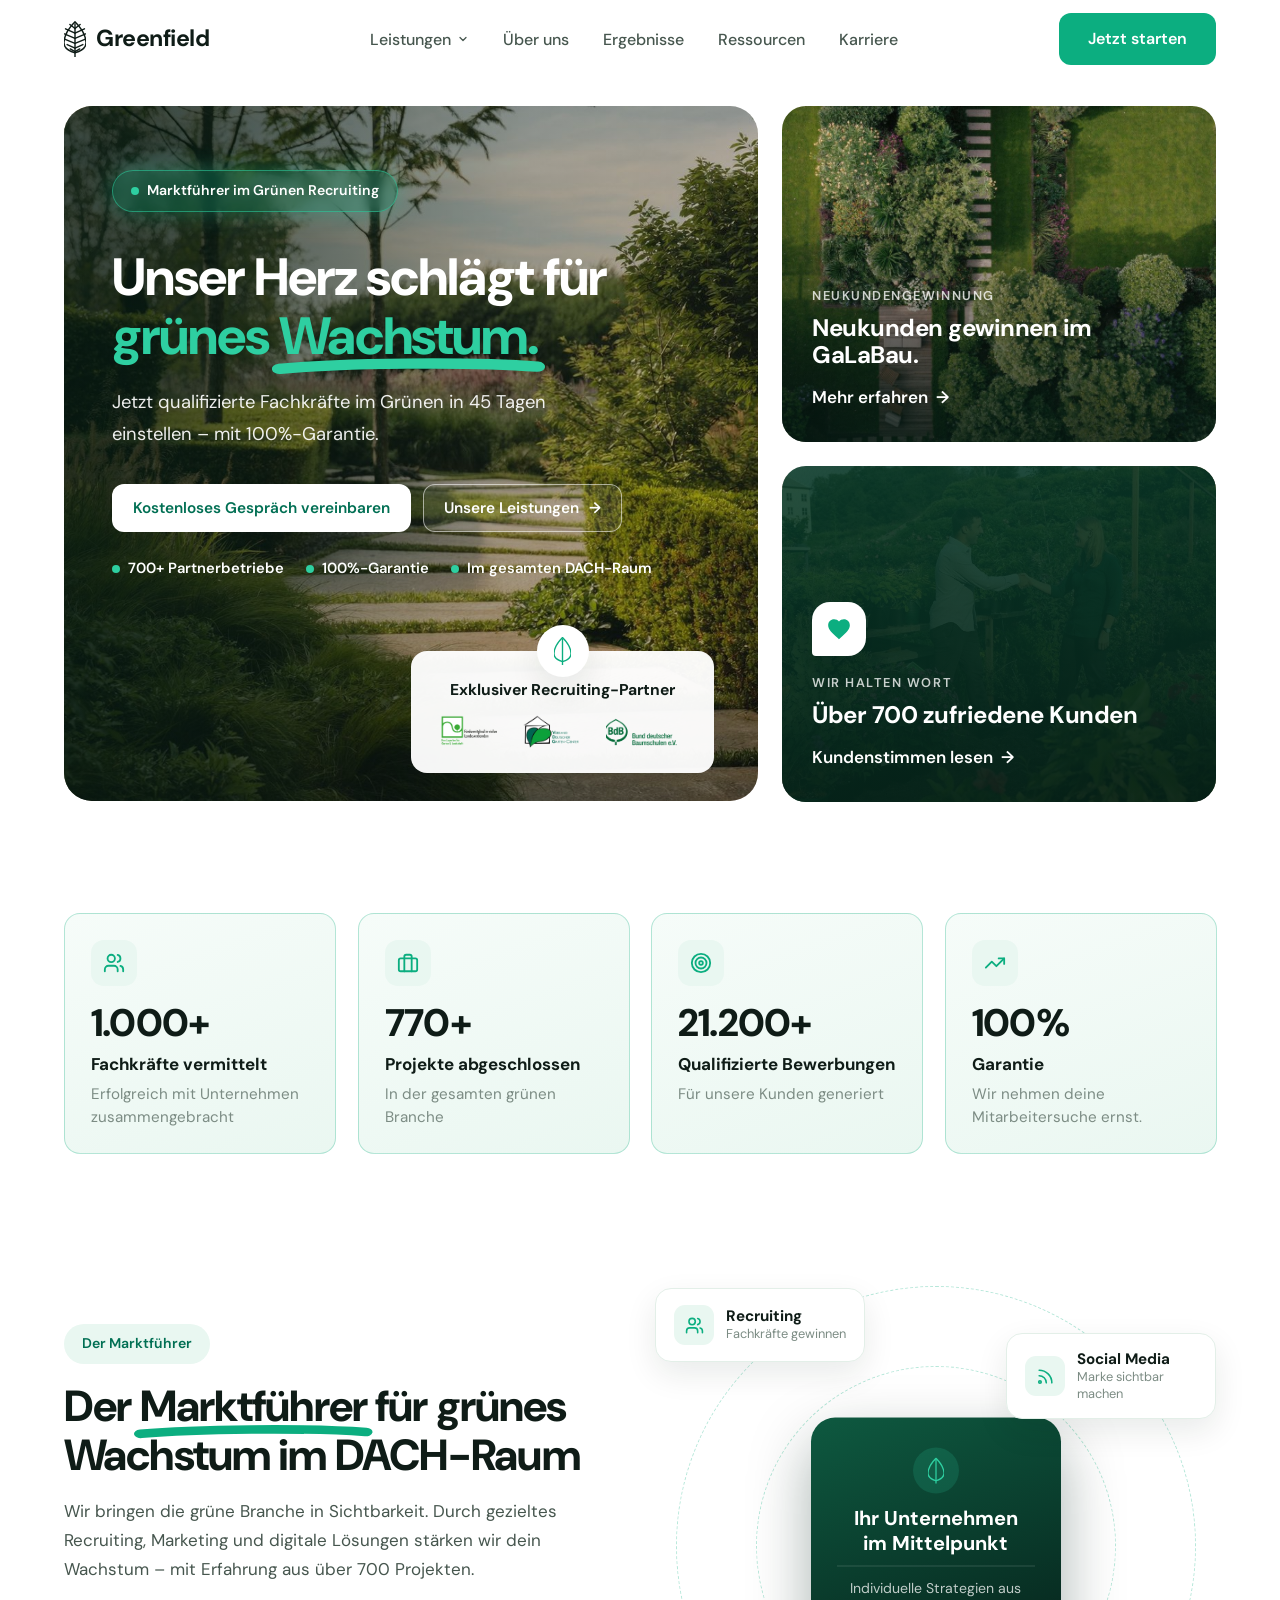
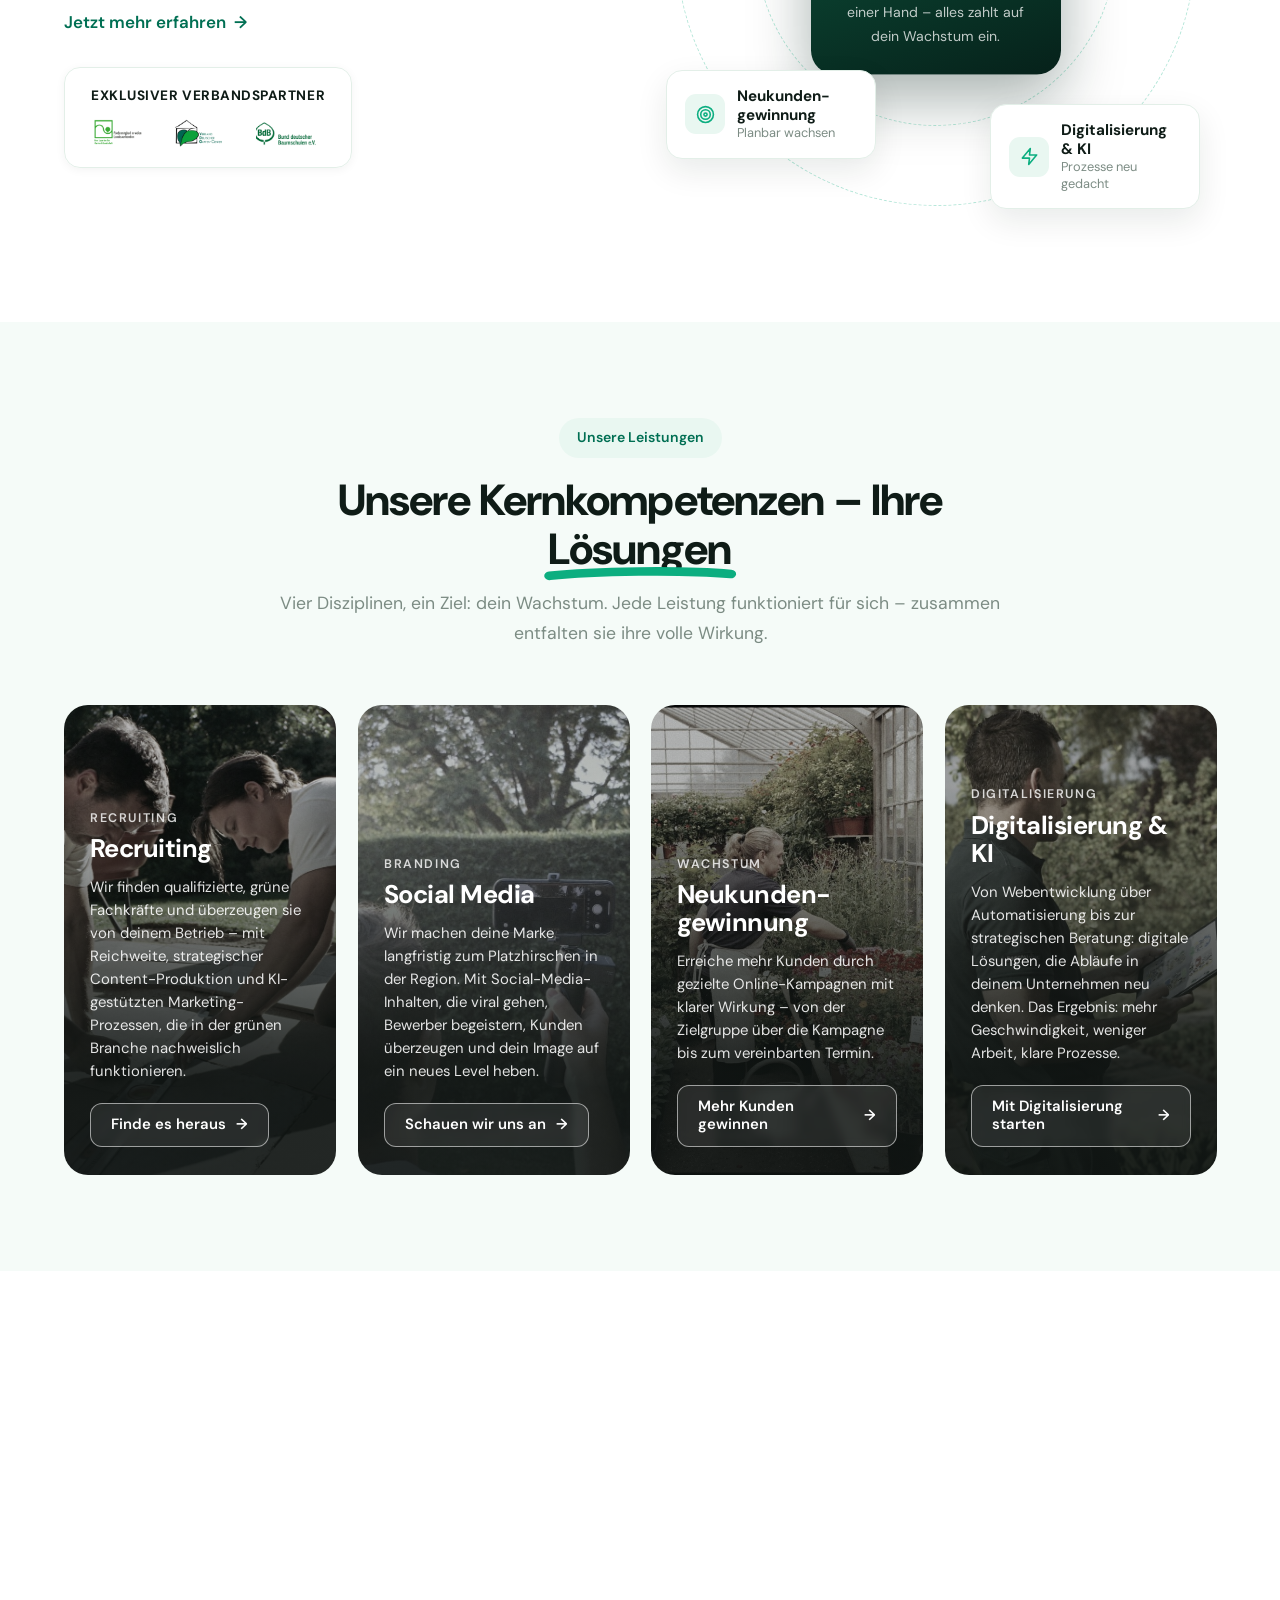
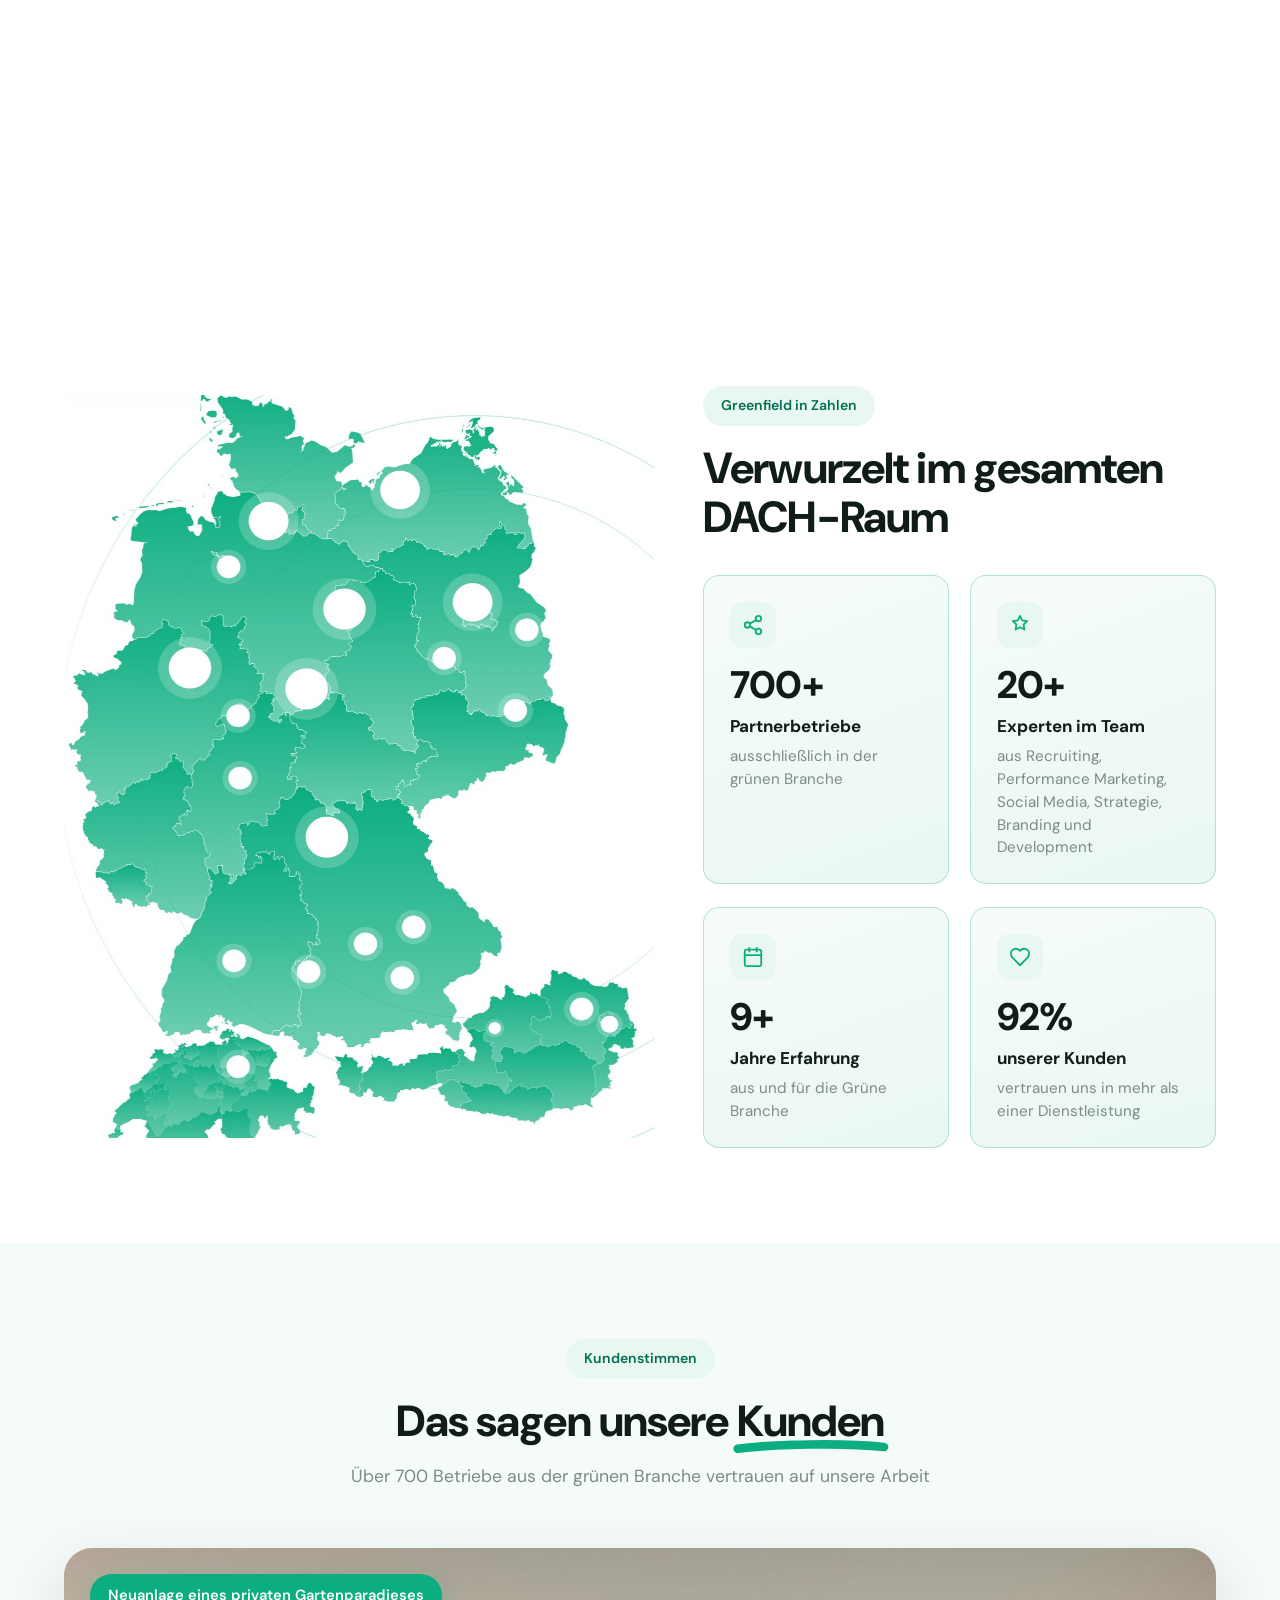
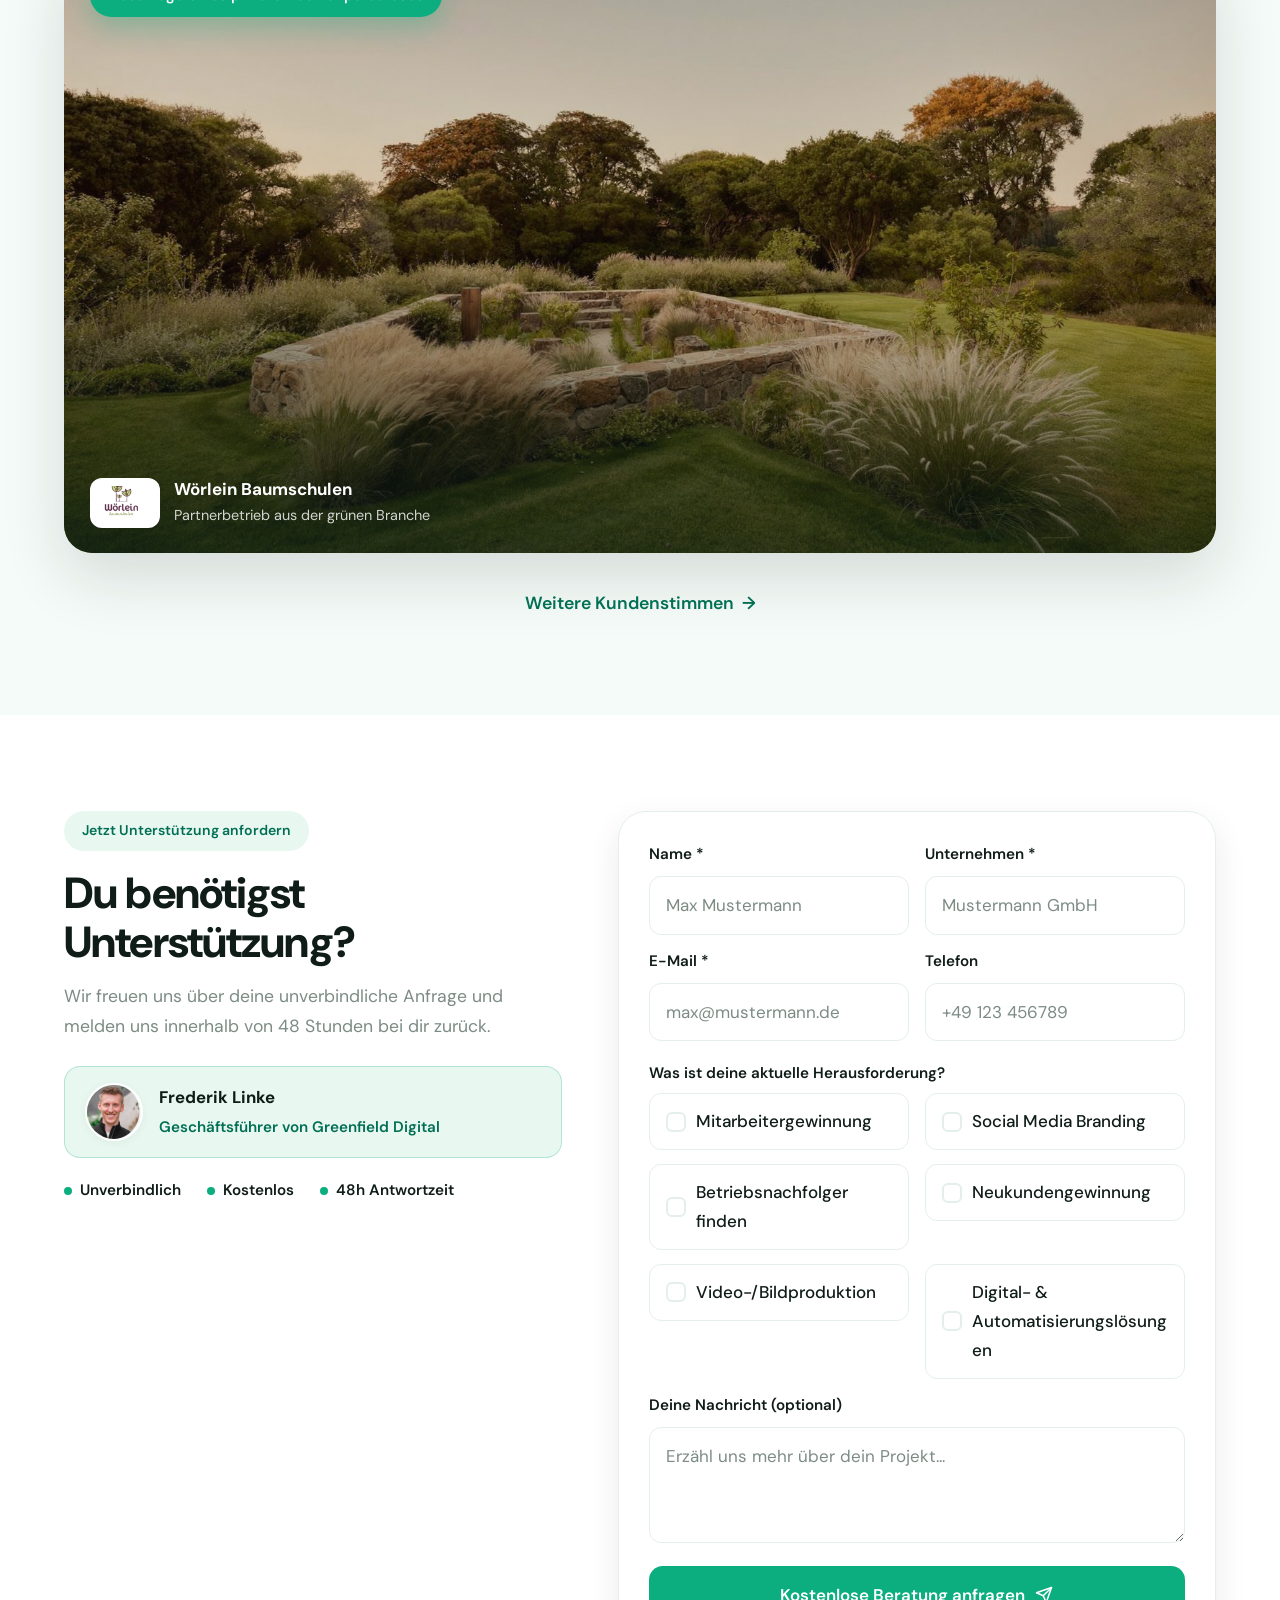
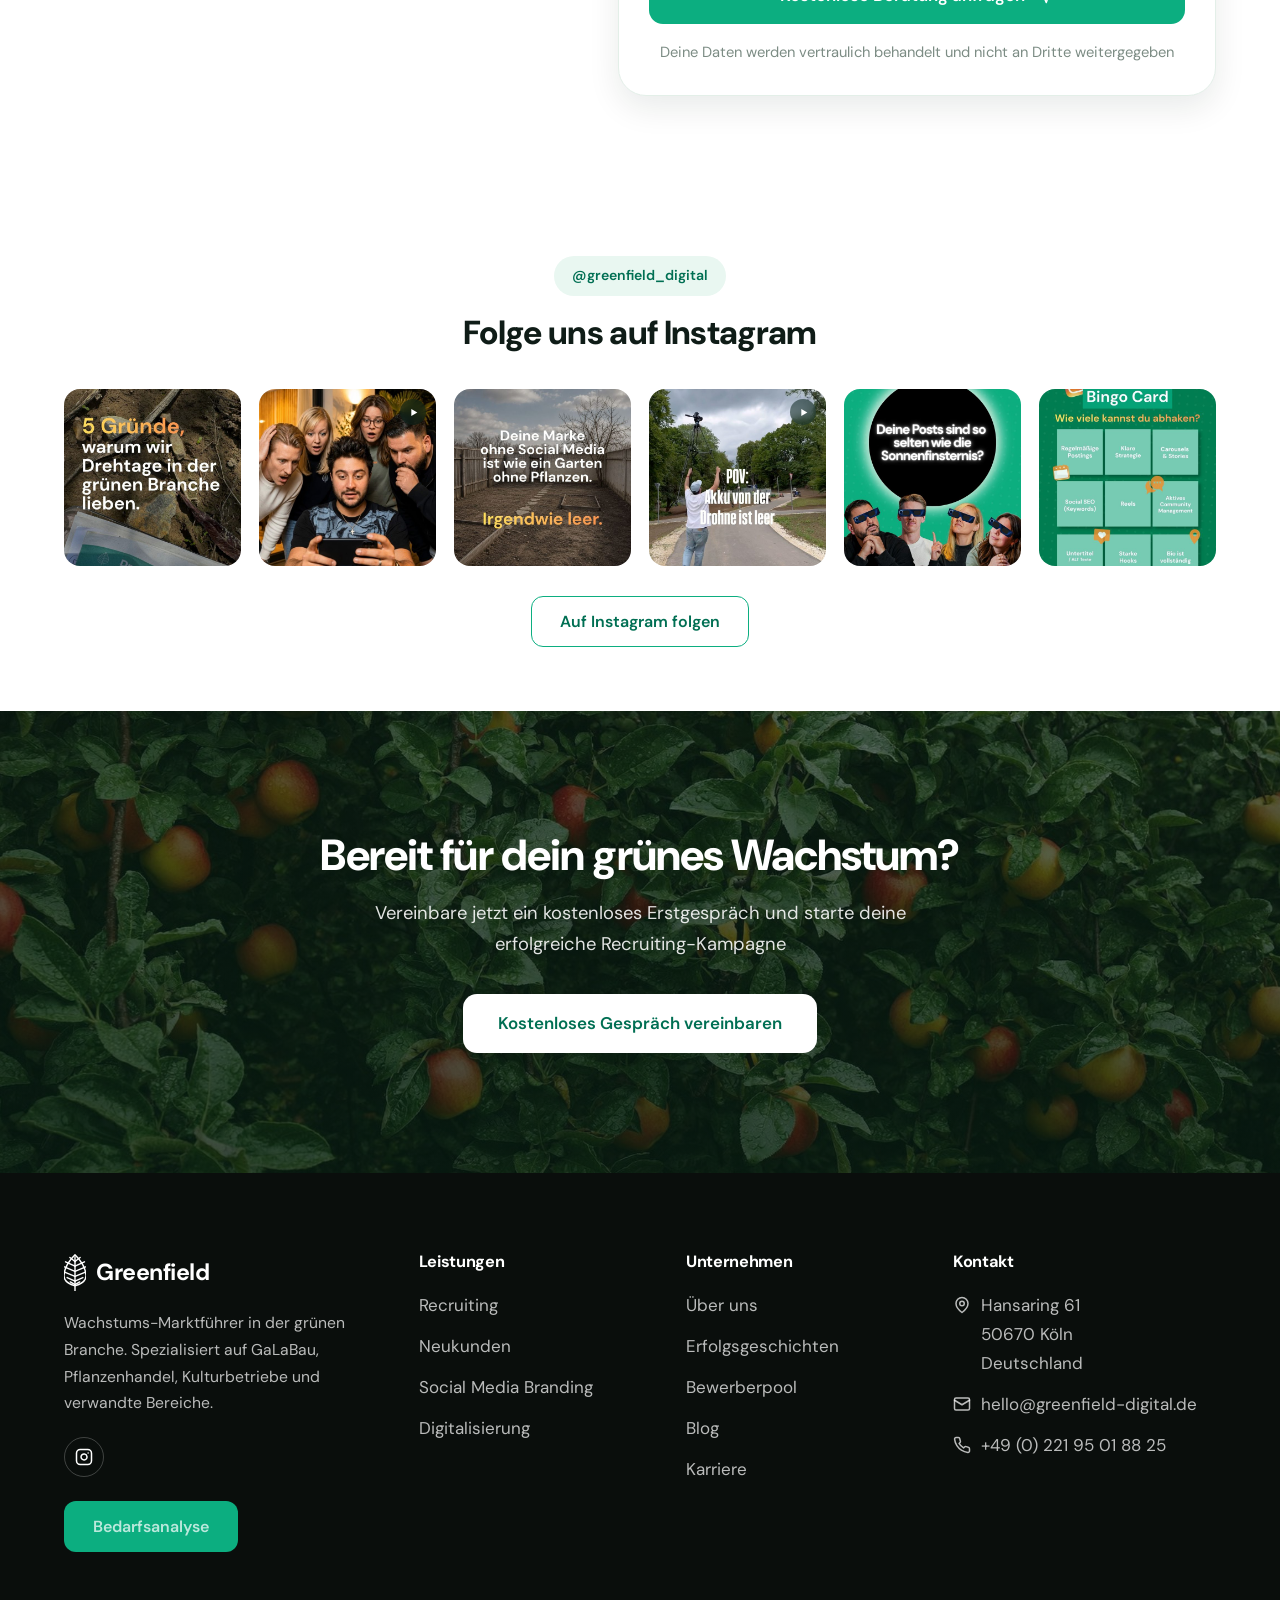
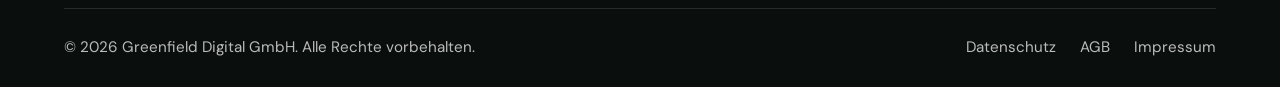
==== commit a872e60d: "Mobile-Offensive: neues Fullscreen-Menü, Diamant-Orbit, 40 Map-Punkte, echte Instagram-Posts, Kunden" ====
--- a/index.html
+++ b/index.html
@@ -41,9 +41,6 @@
                  float-y 7s calc(var(--od, 0s) + .6s) ease-in-out infinite;
     }
     @keyframes oi-pop { from { opacity: 0; transform: translateY(26px) scale(.92); } to { opacity: 1; transform: none; } }
-    @media (max-width: 1024px) {
-      .orbit .orbit-item, .orbit.in .orbit-item { opacity: 1; animation: none; }
-    }
 
     /* ----- Hero ----- */
     .hero { padding: calc(var(--nav-h) + 28px) 0 40px; }
@@ -252,7 +249,7 @@
     }
     .insta-tile {
       position: relative;
-      aspect-ratio: 3 / 4;
+      aspect-ratio: 1 / 1;
       border-radius: var(--r-md);
       overflow: hidden;
       background-size: cover;
@@ -261,12 +258,31 @@
       transition: transform .35s ease, box-shadow .35s ease;
     }
     .insta-tile:hover { transform: translateY(-6px) scale(1.02); box-shadow: var(--shadow-md); }
-    .insta-tile--brand {
-      background: var(--grad-deep);
+    .insta-tile::after {
+      content: "";
+      position: absolute; inset: 0;
+      background: rgba(6, 33, 26, 0);
+      transition: background .3s ease;
+    }
+    .insta-tile .ig-ov {
+      position: absolute; inset: 0; z-index: 1;
       display: flex; align-items: center; justify-content: center;
       color: #fff;
-    }
-    .insta-tile--brand svg { width: 44px; height: 44px; }
+      opacity: 0; transform: scale(.75);
+      transition: opacity .3s ease, transform .3s ease;
+    }
+    .insta-tile .ig-ov svg { width: 34px; height: 34px; filter: drop-shadow(0 4px 14px rgba(0, 0, 0, .35)); }
+    .insta-tile:hover::after { background: rgba(6, 33, 26, .42); }
+    .insta-tile:hover .ig-ov { opacity: 1; transform: none; }
+    .insta-tile .reel-badge {
+      position: absolute; top: 10px; right: 10px; z-index: 1;
+      width: 26px; height: 26px; border-radius: 50%;
+      background: rgba(6, 33, 26, .55);
+      backdrop-filter: blur(4px);
+      display: flex; align-items: center; justify-content: center;
+      color: #fff;
+    }
+    .insta-tile .reel-badge svg { width: 13px; height: 13px; }
 
     /* ----- Responsive Startseite ----- */
     @media (max-width: 1024px) {
@@ -318,15 +334,10 @@
       .side-card .heart-bubble { width: 38px; height: 38px; margin-bottom: 8px; }
       .side-card .heart-bubble svg { width: 18px; height: 18px; }
       .services-grid.m-carousel > * { min-height: 400px !important; }
-      .orbit-center { padding: 22px 20px 18px; }
-      .orbit-center strong { font-size: 1.1rem; }
-      .orbit-center p { font-size: .82rem; }
-      .orbit { display: grid; grid-template-columns: repeat(2, minmax(0, 1fr)); gap: 10px; }
-      .orbit-center { grid-column: 1 / -1; margin-bottom: 4px; }
-      .orbit-item { margin-bottom: 0 !important; padding: 12px 12px; gap: 9px; }
-      .orbit-item b { font-size: .82rem; }
-      .orbit-item small { font-size: .7rem; }
-      .orbit-item .icon-chip { width: 32px; height: 32px; flex-basis: 32px; border-radius: 9px; }
+      .orbit { gap: 8px 6px; padding: 12px 0 4px; }
+      .orbit-item { max-width: 118px; padding: 11px 7px; }
+      .orbit-item b { font-size: .76rem; line-height: 1.2; }
+      .orbit-item .icon-chip { width: 32px; height: 32px; border-radius: 9px; }
       .orbit-item .icon-chip svg { width: 15px; height: 15px; }
       .google-card .g-left { padding: 30px 20px; gap: 6px; }
       .google-card .g-score { font-size: 2.2rem; }
@@ -369,7 +380,7 @@
       <div style="display:flex; align-items:center; gap:10px;">
         <a class="btn btn--primary nav-cta-desktop" href="#kontakt">Jetzt starten</a>
         <button class="nav-burger" id="burger" aria-label="Menü öffnen" aria-expanded="false" aria-controls="navLinks">
-          <svg width="26" height="26" viewBox="0 0 24 24" fill="none" stroke="currentColor" stroke-width="2.2" stroke-linecap="round" aria-hidden="true"><path d="M4 7h16M4 12h16M4 17h16"/></svg>
+          <span class="nb-line" aria-hidden="true"></span><span class="nb-line" aria-hidden="true"></span><span class="nb-line" aria-hidden="true"></span>
         </button>
       </div>
     </div>
@@ -621,31 +632,46 @@
         <div class="map-grid">
           <div class="map-visual reveal">
             <img src="assets/img/dach-karte.jpg" alt="Karte des DACH-Raums mit Standorten von Greenfield-Partnerbetrieben" loading="lazy">
-            <span class="map-dot" style="top:16%; left:38%; --dd:0.0s" aria-hidden="true"></span>
-            <span class="map-dot" style="top:20%; left:30%; --dd:0.3s" aria-hidden="true"></span>
-            <span class="map-dot" style="top:24%; left:44%; --dd:0.7s" aria-hidden="true"></span>
-            <span class="map-dot" style="top:27%; left:24%; --dd:1.0s" aria-hidden="true"></span>
-            <span class="map-dot" style="top:30%; left:55%; --dd:1.4s" aria-hidden="true"></span>
-            <span class="map-dot" style="top:33%; left:36%; --dd:1.8s" aria-hidden="true"></span>
-            <span class="map-dot" style="top:36%; left:62%; --dd:2.1s" aria-hidden="true"></span>
-            <span class="map-dot" style="top:40%; left:28%; --dd:2.4s" aria-hidden="true"></span>
-            <span class="map-dot" style="top:43%; left:47%; --dd:0.0s" aria-hidden="true"></span>
-            <span class="map-dot" style="top:47%; left:22%; --dd:0.4s" aria-hidden="true"></span>
-            <span class="map-dot" style="top:50%; left:38%; --dd:0.7s" aria-hidden="true"></span>
-            <span class="map-dot" style="top:53%; left:55%; --dd:1.0s" aria-hidden="true"></span>
-            <span class="map-dot" style="top:57%; left:30%; --dd:1.4s" aria-hidden="true"></span>
-            <span class="map-dot" style="top:60%; left:44%; --dd:1.8s" aria-hidden="true"></span>
-            <span class="map-dot" style="top:64%; left:52%; --dd:2.1s" aria-hidden="true"></span>
-            <span class="map-dot" style="top:67%; left:36%; --dd:2.5s" aria-hidden="true"></span>
-            <span class="map-dot" style="top:71%; left:47%; --dd:0.0s" aria-hidden="true"></span>
-            <span class="map-dot" style="top:75%; left:40%; --dd:0.3s" aria-hidden="true"></span>
-            <span class="map-dot" style="top:80%; left:68%; --dd:0.7s" aria-hidden="true"></span>
-            <span class="map-dot" style="top:84%; left:76%; --dd:1.0s" aria-hidden="true"></span>
-            <span class="map-dot" style="top:87%; left:62%; --dd:1.4s" aria-hidden="true"></span>
-            <span class="map-dot" style="top:88%; left:28%; --dd:1.8s" aria-hidden="true"></span>
-            <span class="map-dot" style="top:91%; left:34%; --dd:2.1s" aria-hidden="true"></span>
-            <span class="map-dot" style="top:78%; left:55%; --dd:2.4s" aria-hidden="true"></span>
-          
+            <span class="map-dot" style="top:4%; left:38%; --dd:0.0s" aria-hidden="true"></span>
+            <span class="map-dot" style="top:6%; left:57%; --dd:0.3s" aria-hidden="true"></span>
+            <span class="map-dot" style="top:13%; left:41%; --dd:0.7s" aria-hidden="true"></span>
+            <span class="map-dot" style="top:17%; left:32%; --dd:1.0s" aria-hidden="true"></span>
+            <span class="map-dot" style="top:15%; left:24%; --dd:1.4s" aria-hidden="true"></span>
+            <span class="map-dot" style="top:24%; left:69%; --dd:1.8s" aria-hidden="true"></span>
+            <span class="map-dot" style="top:26%; left:38%; --dd:2.1s" aria-hidden="true"></span>
+            <span class="map-dot" style="top:32%; left:24%; --dd:2.4s" aria-hidden="true"></span>
+            <span class="map-dot" style="top:28%; left:27%; --dd:0.0s" aria-hidden="true"></span>
+            <span class="map-dot" style="top:38%; left:16%; --dd:0.3s" aria-hidden="true"></span>
+            <span class="map-dot" style="top:37%; left:18%; --dd:0.7s" aria-hidden="true"></span>
+            <span class="map-dot" style="top:36%; left:21%; --dd:1.0s" aria-hidden="true"></span>
+            <span class="map-dot" style="top:41%; left:17%; --dd:1.4s" aria-hidden="true"></span>
+            <span class="map-dot" style="top:45%; left:18%; --dd:1.8s" aria-hidden="true"></span>
+            <span class="map-dot" style="top:46%; left:13%; --dd:2.1s" aria-hidden="true"></span>
+            <span class="map-dot" style="top:48%; left:19%; --dd:2.4s" aria-hidden="true"></span>
+            <span class="map-dot" style="top:40%; left:35%; --dd:0.0s" aria-hidden="true"></span>
+            <span class="map-dot" style="top:38%; left:63%; --dd:0.3s" aria-hidden="true"></span>
+            <span class="map-dot" style="top:40%; left:72%; --dd:0.7s" aria-hidden="true"></span>
+            <span class="map-dot" style="top:42%; left:52%; --dd:1.0s" aria-hidden="true"></span>
+            <span class="map-dot" style="top:52%; left:28%; --dd:1.4s" aria-hidden="true"></span>
+            <span class="map-dot" style="top:56%; left:14%; --dd:1.8s" aria-hidden="true"></span>
+            <span class="map-dot" style="top:55%; left:40%; --dd:2.1s" aria-hidden="true"></span>
+            <span class="map-dot" style="top:60%; left:50%; --dd:2.4s" aria-hidden="true"></span>
+            <span class="map-dot" style="top:59%; left:27%; --dd:0.0s" aria-hidden="true"></span>
+            <span class="map-dot" style="top:66%; left:32%; --dd:0.3s" aria-hidden="true"></span>
+            <span class="map-dot" style="top:63%; left:25%; --dd:0.7s" aria-hidden="true"></span>
+            <span class="map-dot" style="top:75%; left:20%; --dd:1.0s" aria-hidden="true"></span>
+            <span class="map-dot" style="top:70%; left:39%; --dd:1.4s" aria-hidden="true"></span>
+            <span class="map-dot" style="top:70%; left:47%; --dd:1.8s" aria-hidden="true"></span>
+            <span class="map-dot" style="top:74%; left:52%; --dd:2.1s" aria-hidden="true"></span>
+            <span class="map-dot" style="top:64%; left:58%; --dd:2.4s" aria-hidden="true"></span>
+            <span class="map-dot" style="top:79%; left:30%; --dd:0.0s" aria-hidden="true"></span>
+            <span class="map-dot" style="top:82%; left:79%; --dd:0.3s" aria-hidden="true"></span>
+            <span class="map-dot" style="top:84%; left:92%; --dd:0.7s" aria-hidden="true"></span>
+            <span class="map-dot" style="top:86%; left:72%; --dd:1.0s" aria-hidden="true"></span>
+            <span class="map-dot" style="top:89%; left:62%; --dd:1.4s" aria-hidden="true"></span>
+            <span class="map-dot" style="top:92%; left:88%; --dd:1.8s" aria-hidden="true"></span>
+            <span class="map-dot" style="top:88%; left:24%; --dd:2.1s" aria-hidden="true"></span>
+            <span class="map-dot" style="top:93%; left:18%; --dd:2.4s" aria-hidden="true"></span>
           </div>
           <div>
             <div class="section-head left reveal" style="margin-bottom:34px;">
@@ -689,7 +715,7 @@
         <div class="section-head reveal">
           <span class="pill">Kundenstimmen</span>
           <h2>Das sagen unsere <span class="mark-u">Kunden<svg viewBox="0 0 240 24" preserveAspectRatio="none" aria-hidden="true"><path d="M6 16 C 60 8, 175 6, 234 13"/></svg></span></h2>
-          <p class="sub">Über 730 zufriedene Unternehmen vertrauen auf unsere Expertise</p>
+          <p class="sub">Über 700 Betriebe aus der grünen Branche vertrauen auf unsere Arbeit</p>
         </div>
 
         <div class="testi-card reveal">
@@ -795,17 +821,33 @@
     <section class="section" style="padding-top:64px; padding-bottom:64px;">
       <div class="container">
         <div class="section-head reveal" style="margin-bottom:38px;">
+          <span class="pill">@greenfield_digital</span>
           <h2 style="font-size:clamp(1.6rem,2.6vw,2.2rem);">Folge uns auf Instagram</h2>
         </div>
         <div class="insta-grid reveal">
-          <a class="insta-tile" style="background-image:url('assets/img/gen-baumschule.jpg')" href="https://www.instagram.com/greenfield_digital/" target="_blank" rel="noopener" aria-label="Greenfield Digital auf Instagram"></a>
-          <a class="insta-tile insta-tile--brand" href="https://www.instagram.com/greenfield_digital/" target="_blank" rel="noopener" aria-label="Greenfield Digital auf Instagram">
-            <svg viewBox="0 0 24 24" fill="none" stroke="currentColor" stroke-width="1.8" stroke-linecap="round" stroke-linejoin="round"><rect x="2" y="2" width="20" height="20" rx="5"/><path d="M16 11.37A4 4 0 1 1 12.63 8 4 4 0 0 1 16 11.37z"/><line x1="17.5" y1="6.5" x2="17.51" y2="6.5"/></svg>
+          <a class="insta-tile" style="background-image:url('assets/img/insta/insta-1.jpg')" href="https://www.instagram.com/greenfield_digital/p/DciiVQljcWn/" target="_blank" rel="noopener" aria-label="Instagram-Beitrag von Greenfield Digital ansehen">
+            <span class="ig-ov" aria-hidden="true"><svg viewBox="0 0 24 24" fill="none" stroke="currentColor" stroke-width="1.8" stroke-linecap="round" stroke-linejoin="round"><rect x="2" y="2" width="20" height="20" rx="5"/><path d="M16 11.37A4 4 0 1 1 12.63 8 4 4 0 0 1 16 11.37z"/><line x1="17.5" y1="6.5" x2="17.51" y2="6.5"/></svg></span>
           </a>
-          <a class="insta-tile" style="background-image:url('assets/img/blog-3.jpg')" href="https://www.instagram.com/greenfield_digital/" target="_blank" rel="noopener" aria-label="Greenfield Digital auf Instagram"></a>
-          <a class="insta-tile" style="background-image:url('assets/img/gen-social.jpg')" href="https://www.instagram.com/greenfield_digital/" target="_blank" rel="noopener" aria-label="Greenfield Digital auf Instagram"></a>
-          <a class="insta-tile" style="background-image:url('assets/img/gen-gartencenter.jpg')" href="https://www.instagram.com/greenfield_digital/" target="_blank" rel="noopener" aria-label="Greenfield Digital auf Instagram"></a>
-          <a class="insta-tile" style="background-image:url('assets/img/cta-bg.jpg')" href="https://www.instagram.com/greenfield_digital/" target="_blank" rel="noopener" aria-label="Greenfield Digital auf Instagram"></a>
+          <a class="insta-tile" style="background-image:url('assets/img/insta/insta-2.jpg')" href="https://www.instagram.com/greenfield_digital/reel/DcTYbLftJno/" target="_blank" rel="noopener" aria-label="Instagram-Reel von Greenfield Digital ansehen">
+            <span class="reel-badge" aria-hidden="true"><svg viewBox="0 0 24 24" fill="currentColor"><path d="M8 5.5v13l11-6.5z"/></svg></span>
+            <span class="ig-ov" aria-hidden="true"><svg viewBox="0 0 24 24" fill="none" stroke="currentColor" stroke-width="1.8" stroke-linecap="round" stroke-linejoin="round"><rect x="2" y="2" width="20" height="20" rx="5"/><path d="M16 11.37A4 4 0 1 1 12.63 8 4 4 0 0 1 16 11.37z"/><line x1="17.5" y1="6.5" x2="17.51" y2="6.5"/></svg></span>
+          </a>
+          <a class="insta-tile" style="background-image:url('assets/img/insta/insta-3.jpg')" href="https://www.instagram.com/greenfield_digital/p/DcL1TXrjZd1/" target="_blank" rel="noopener" aria-label="Instagram-Beitrag von Greenfield Digital ansehen">
+            <span class="ig-ov" aria-hidden="true"><svg viewBox="0 0 24 24" fill="none" stroke="currentColor" stroke-width="1.8" stroke-linecap="round" stroke-linejoin="round"><rect x="2" y="2" width="20" height="20" rx="5"/><path d="M16 11.37A4 4 0 1 1 12.63 8 4 4 0 0 1 16 11.37z"/><line x1="17.5" y1="6.5" x2="17.51" y2="6.5"/></svg></span>
+          </a>
+          <a class="insta-tile" style="background-image:url('assets/img/insta/insta-4.jpg')" href="https://www.instagram.com/greenfield_digital/reel/DcBGLKXNB6b/" target="_blank" rel="noopener" aria-label="Instagram-Reel von Greenfield Digital ansehen">
+            <span class="reel-badge" aria-hidden="true"><svg viewBox="0 0 24 24" fill="currentColor"><path d="M8 5.5v13l11-6.5z"/></svg></span>
+            <span class="ig-ov" aria-hidden="true"><svg viewBox="0 0 24 24" fill="none" stroke="currentColor" stroke-width="1.8" stroke-linecap="round" stroke-linejoin="round"><rect x="2" y="2" width="20" height="20" rx="5"/><path d="M16 11.37A4 4 0 1 1 12.63 8 4 4 0 0 1 16 11.37z"/><line x1="17.5" y1="6.5" x2="17.51" y2="6.5"/></svg></span>
+          </a>
+          <a class="insta-tile" style="background-image:url('assets/img/insta/insta-5.jpg')" href="https://www.instagram.com/greenfield_digital/p/Db767fADd8s/" target="_blank" rel="noopener" aria-label="Instagram-Beitrag von Greenfield Digital ansehen">
+            <span class="ig-ov" aria-hidden="true"><svg viewBox="0 0 24 24" fill="none" stroke="currentColor" stroke-width="1.8" stroke-linecap="round" stroke-linejoin="round"><rect x="2" y="2" width="20" height="20" rx="5"/><path d="M16 11.37A4 4 0 1 1 12.63 8 4 4 0 0 1 16 11.37z"/><line x1="17.5" y1="6.5" x2="17.51" y2="6.5"/></svg></span>
+          </a>
+          <a class="insta-tile" style="background-image:url('assets/img/insta/insta-6.jpg')" href="https://www.instagram.com/greenfield_digital/p/DbsgqNrtr6S/" target="_blank" rel="noopener" aria-label="Instagram-Beitrag von Greenfield Digital ansehen">
+            <span class="ig-ov" aria-hidden="true"><svg viewBox="0 0 24 24" fill="none" stroke="currentColor" stroke-width="1.8" stroke-linecap="round" stroke-linejoin="round"><rect x="2" y="2" width="20" height="20" rx="5"/><path d="M16 11.37A4 4 0 1 1 12.63 8 4 4 0 0 1 16 11.37z"/><line x1="17.5" y1="6.5" x2="17.51" y2="6.5"/></svg></span>
+          </a>
+        </div>
+        <div class="reveal" style="text-align:center; margin-top:30px;">
+          <a class="btn btn--outline" href="https://www.instagram.com/greenfield_digital/" target="_blank" rel="noopener">Auf Instagram folgen</a>
         </div>
       </div>
     </section>
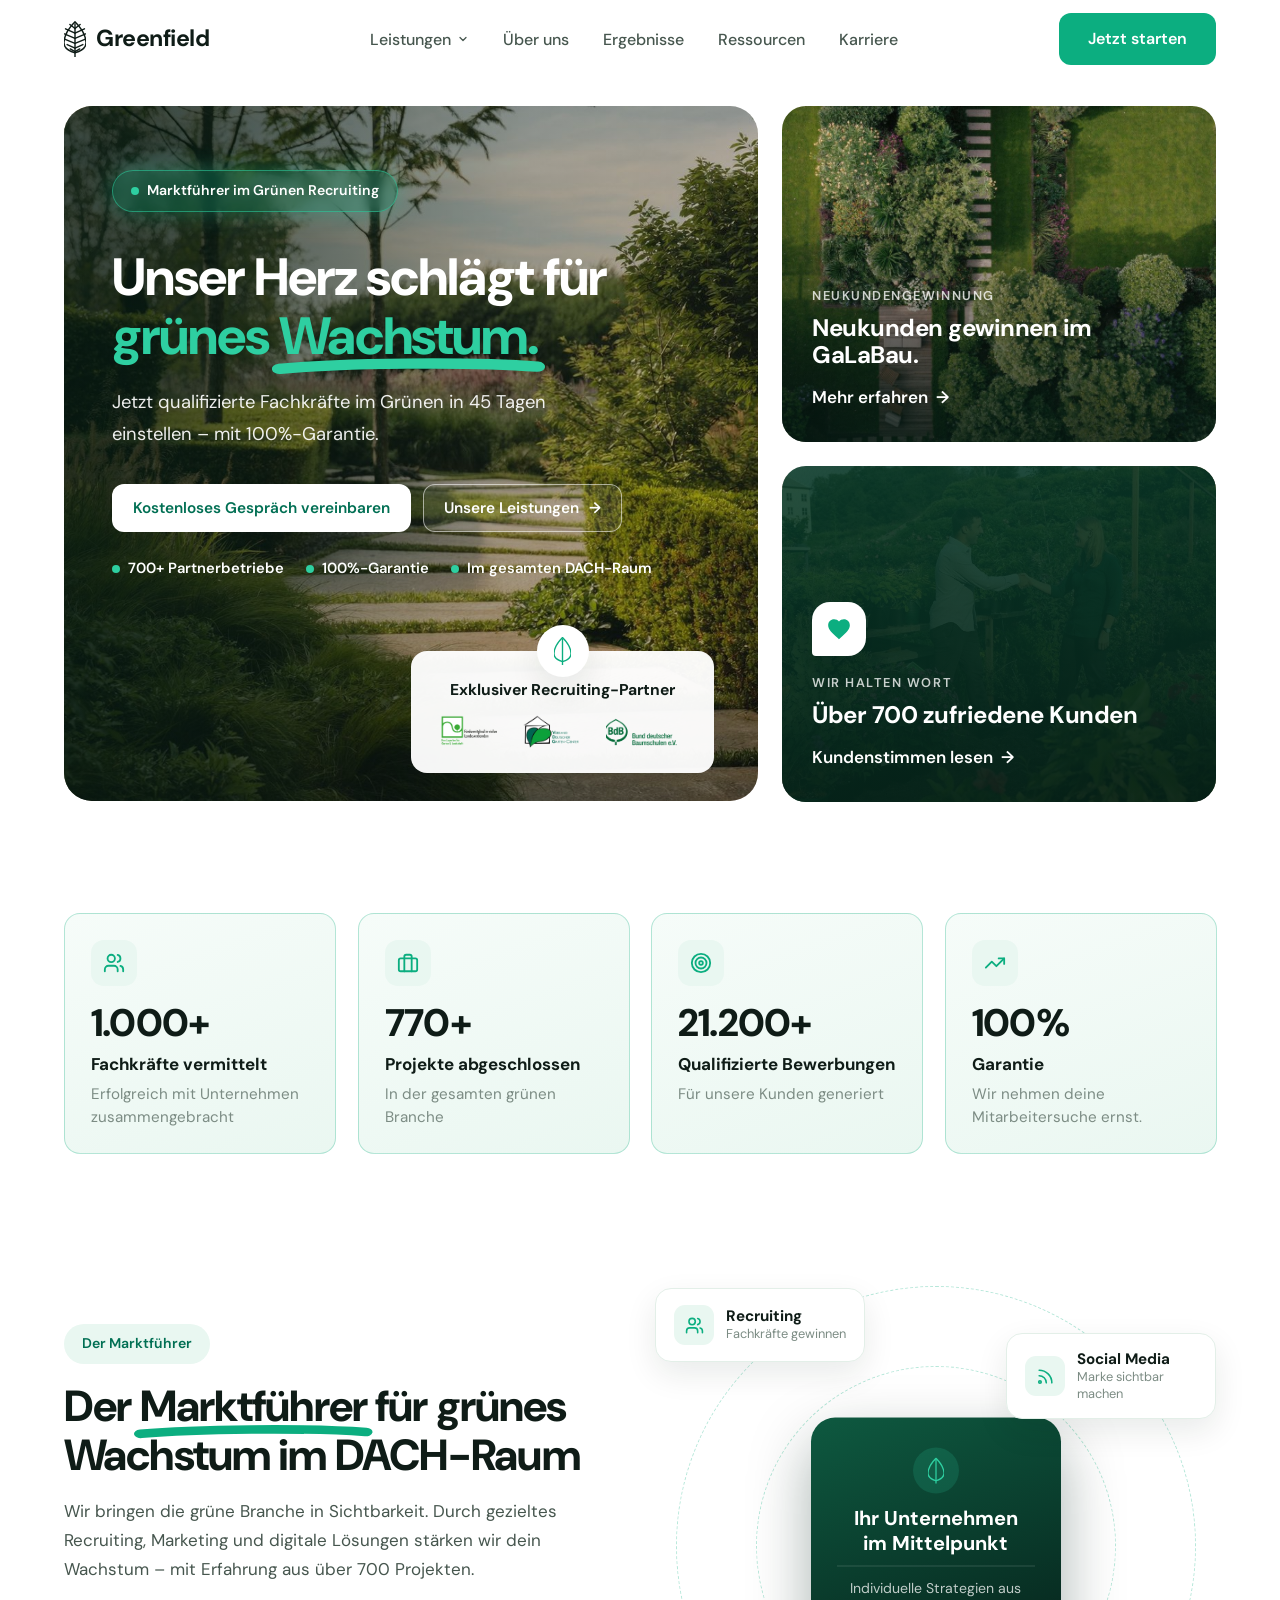
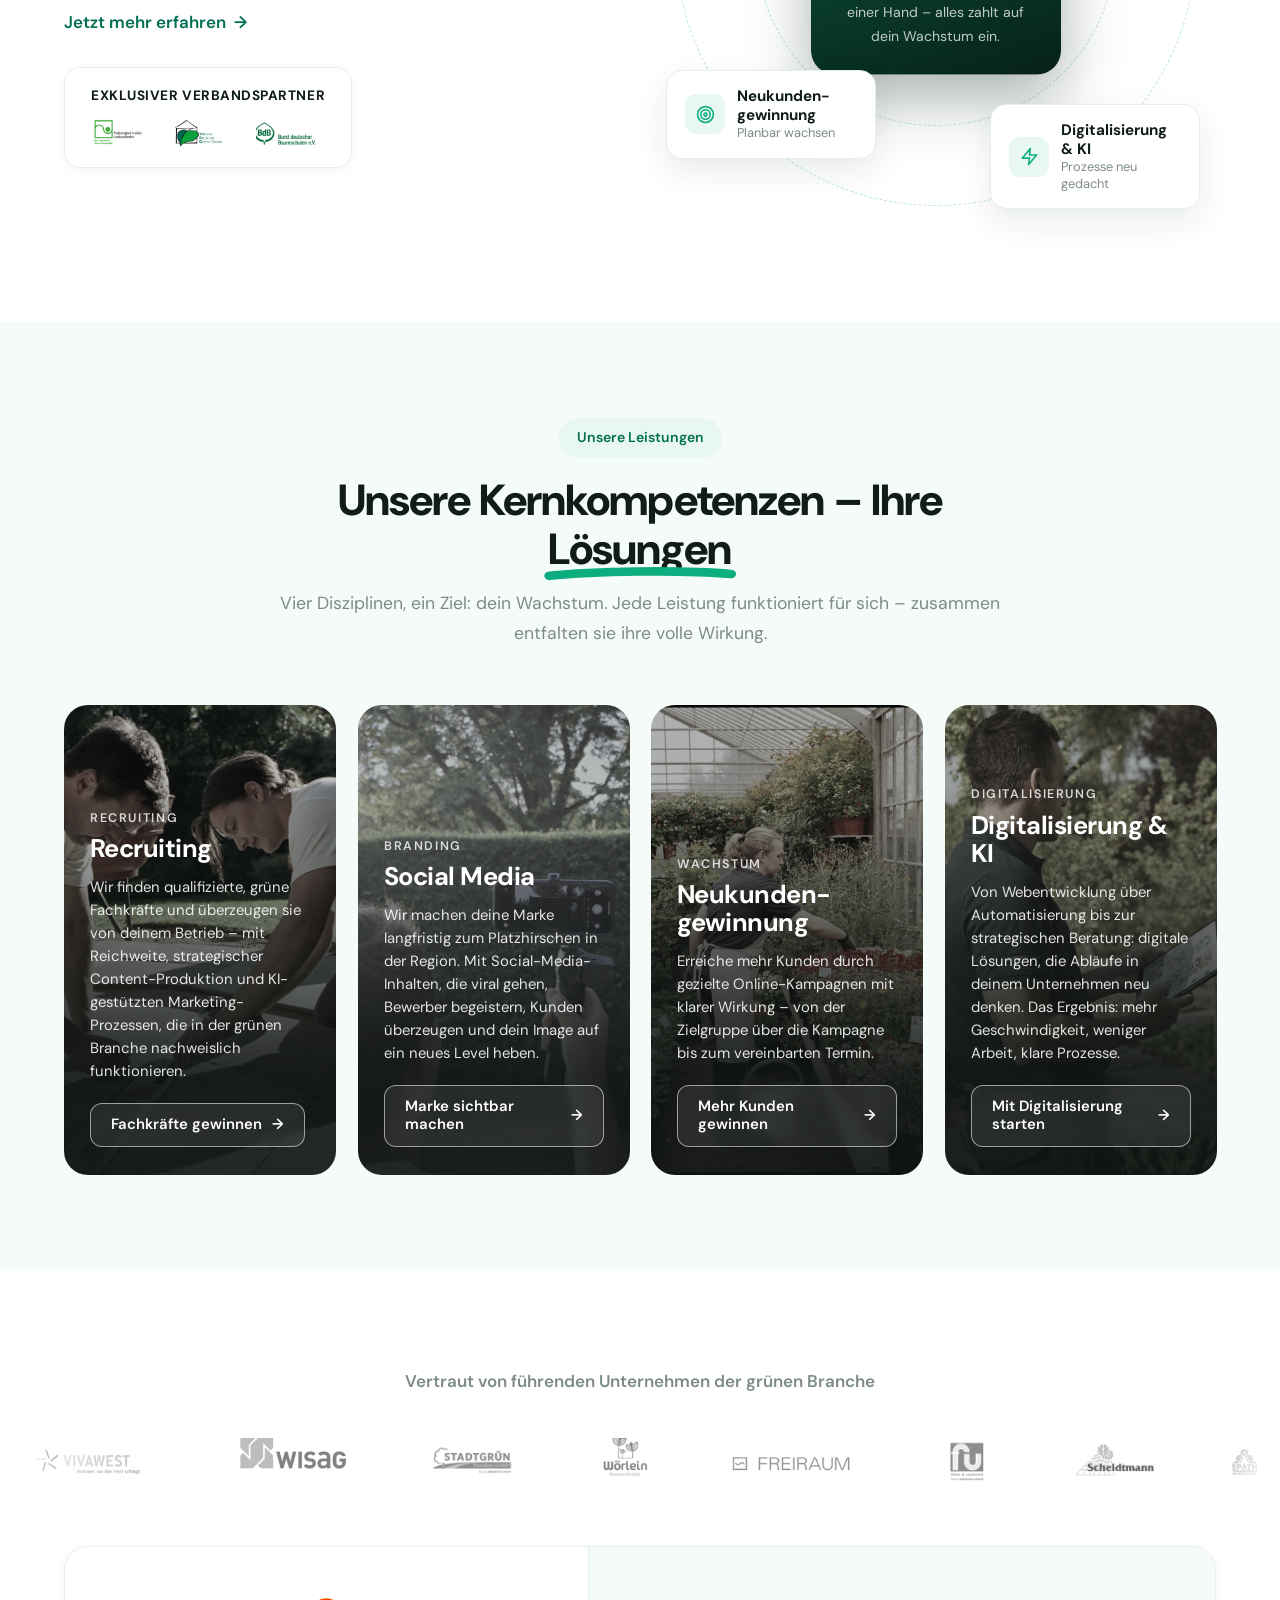
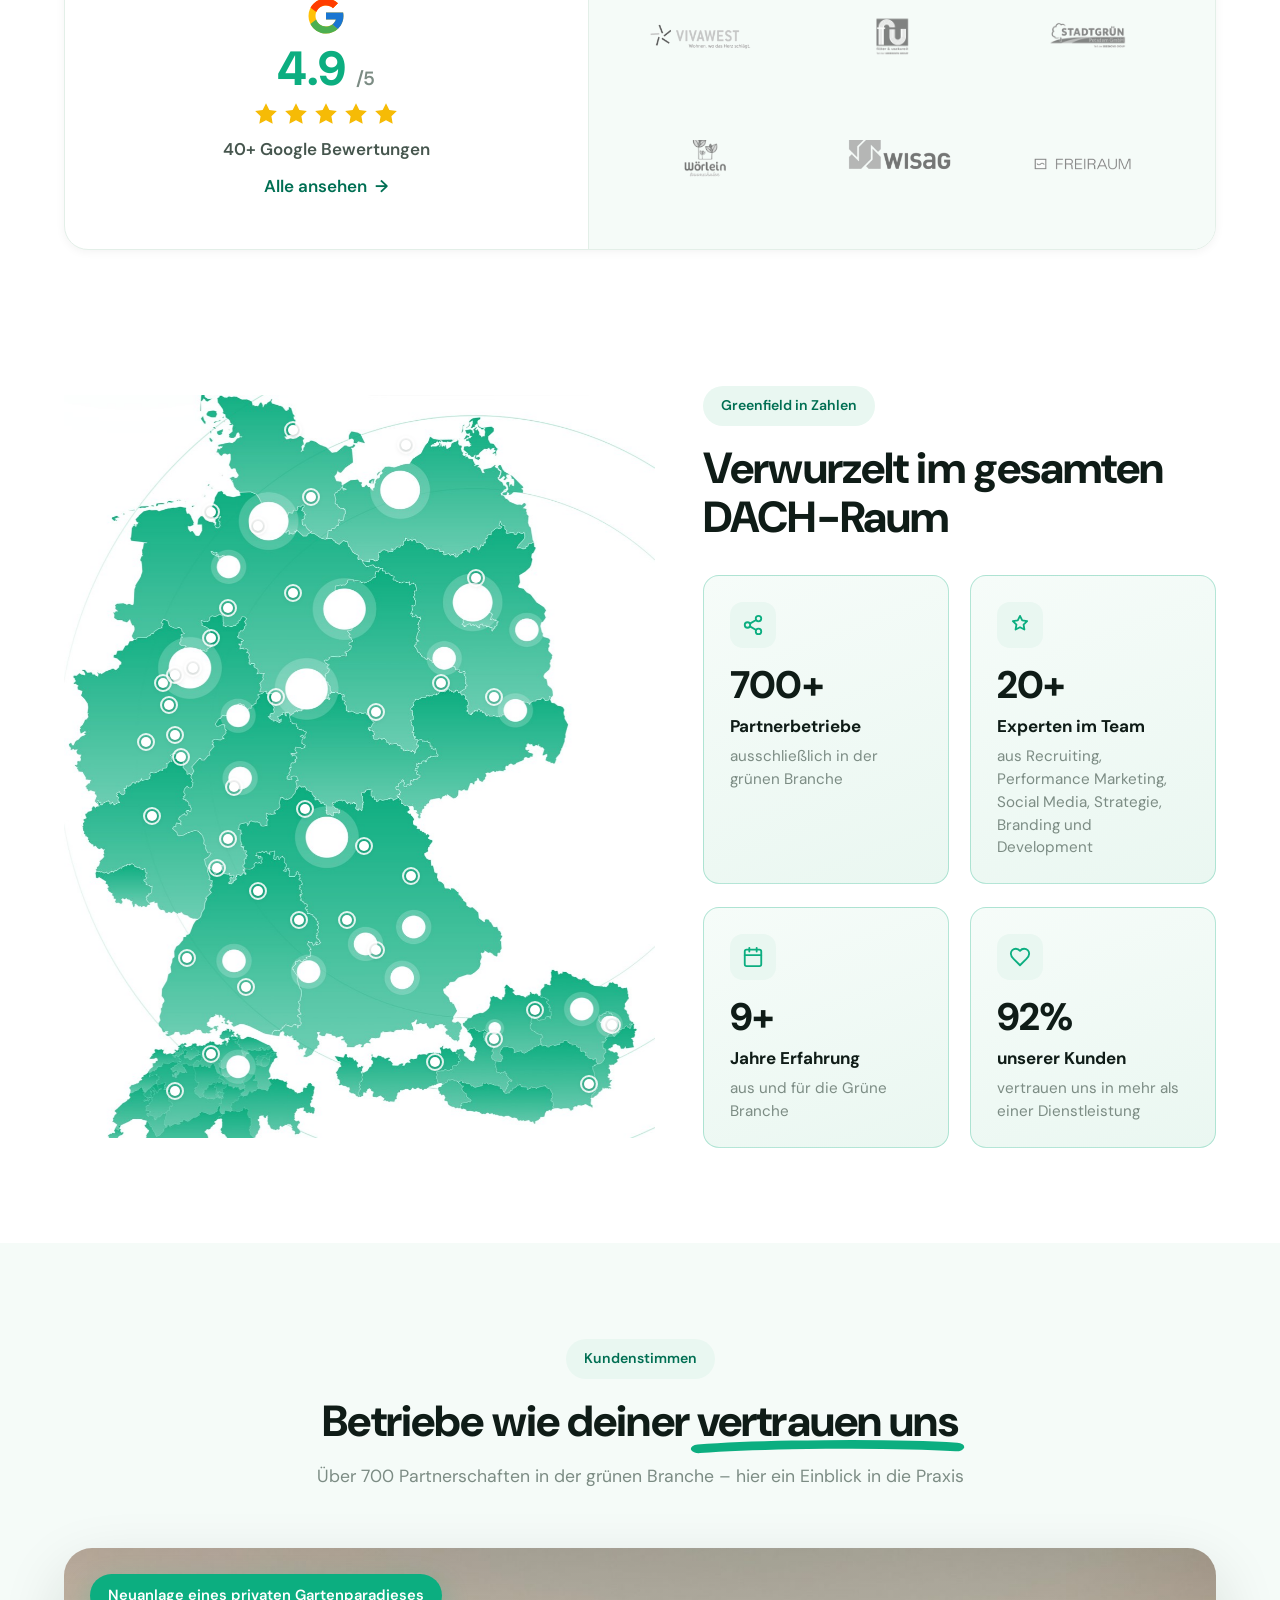
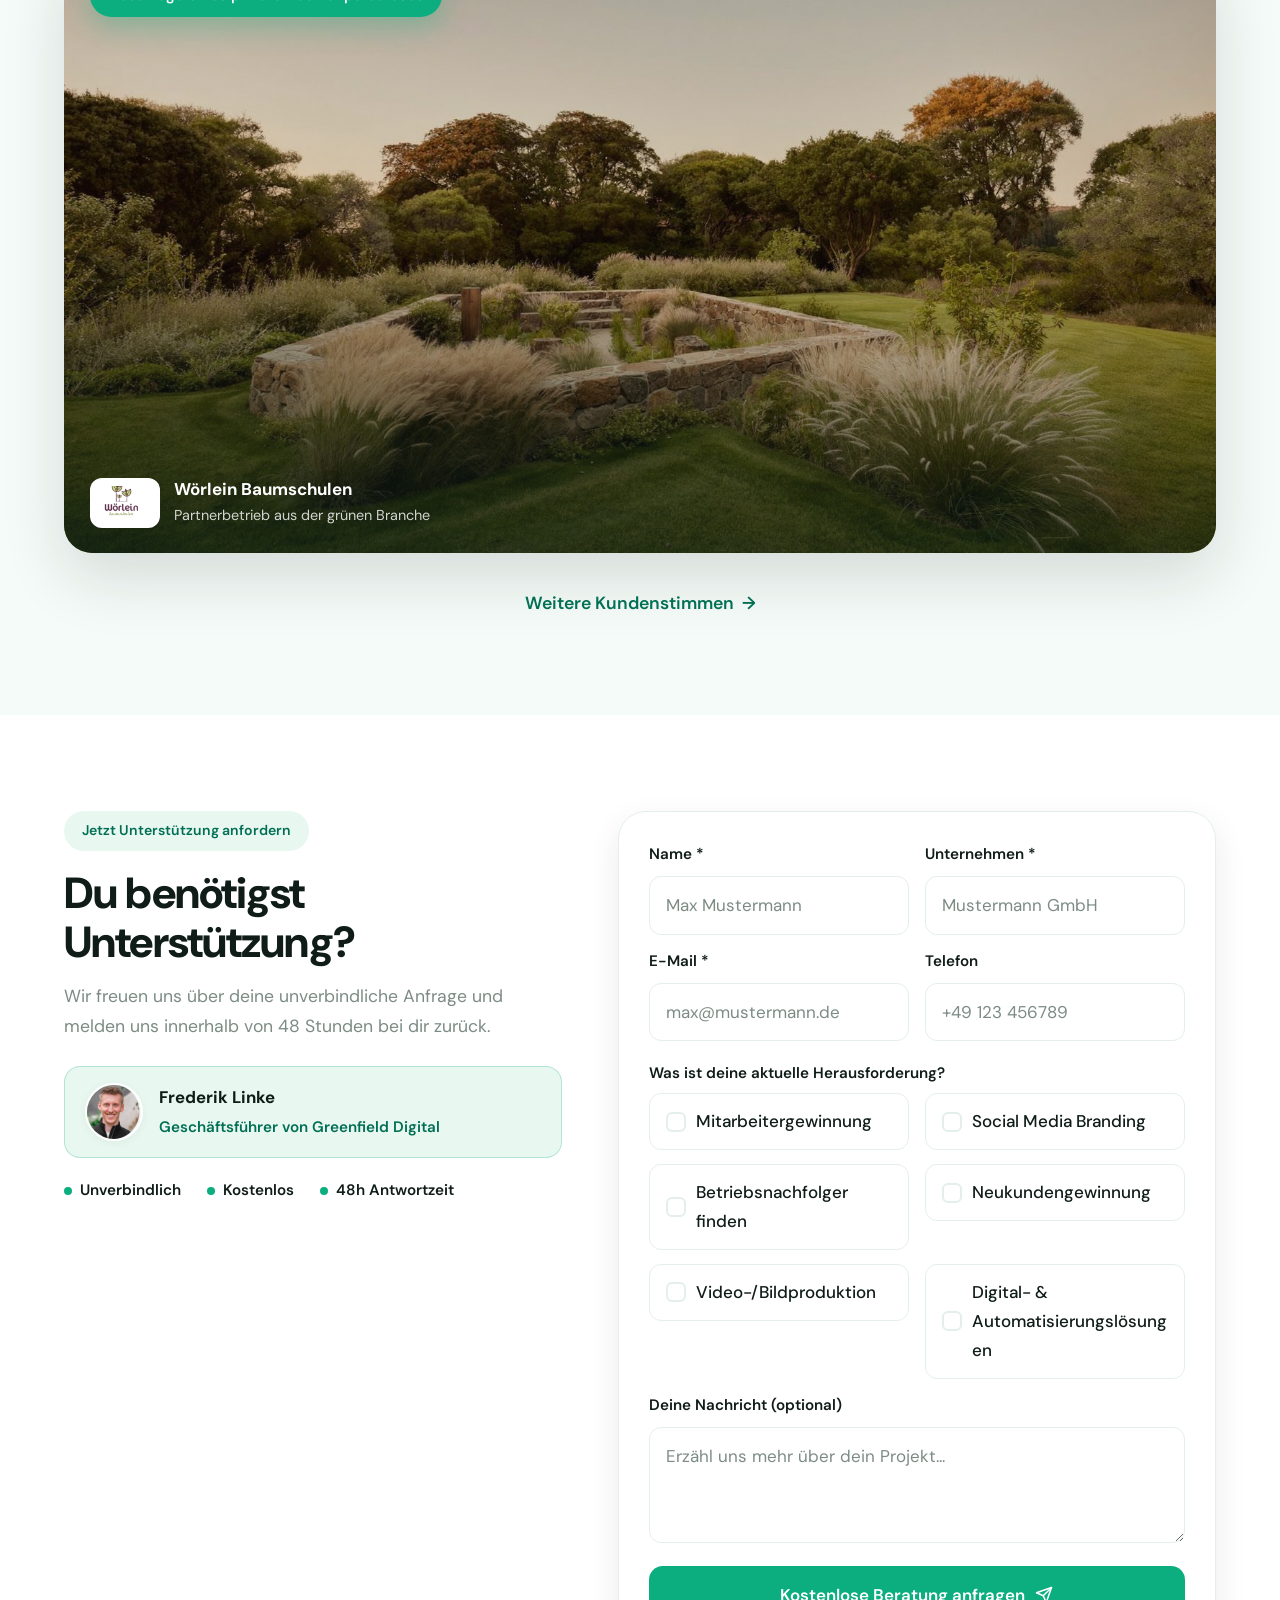
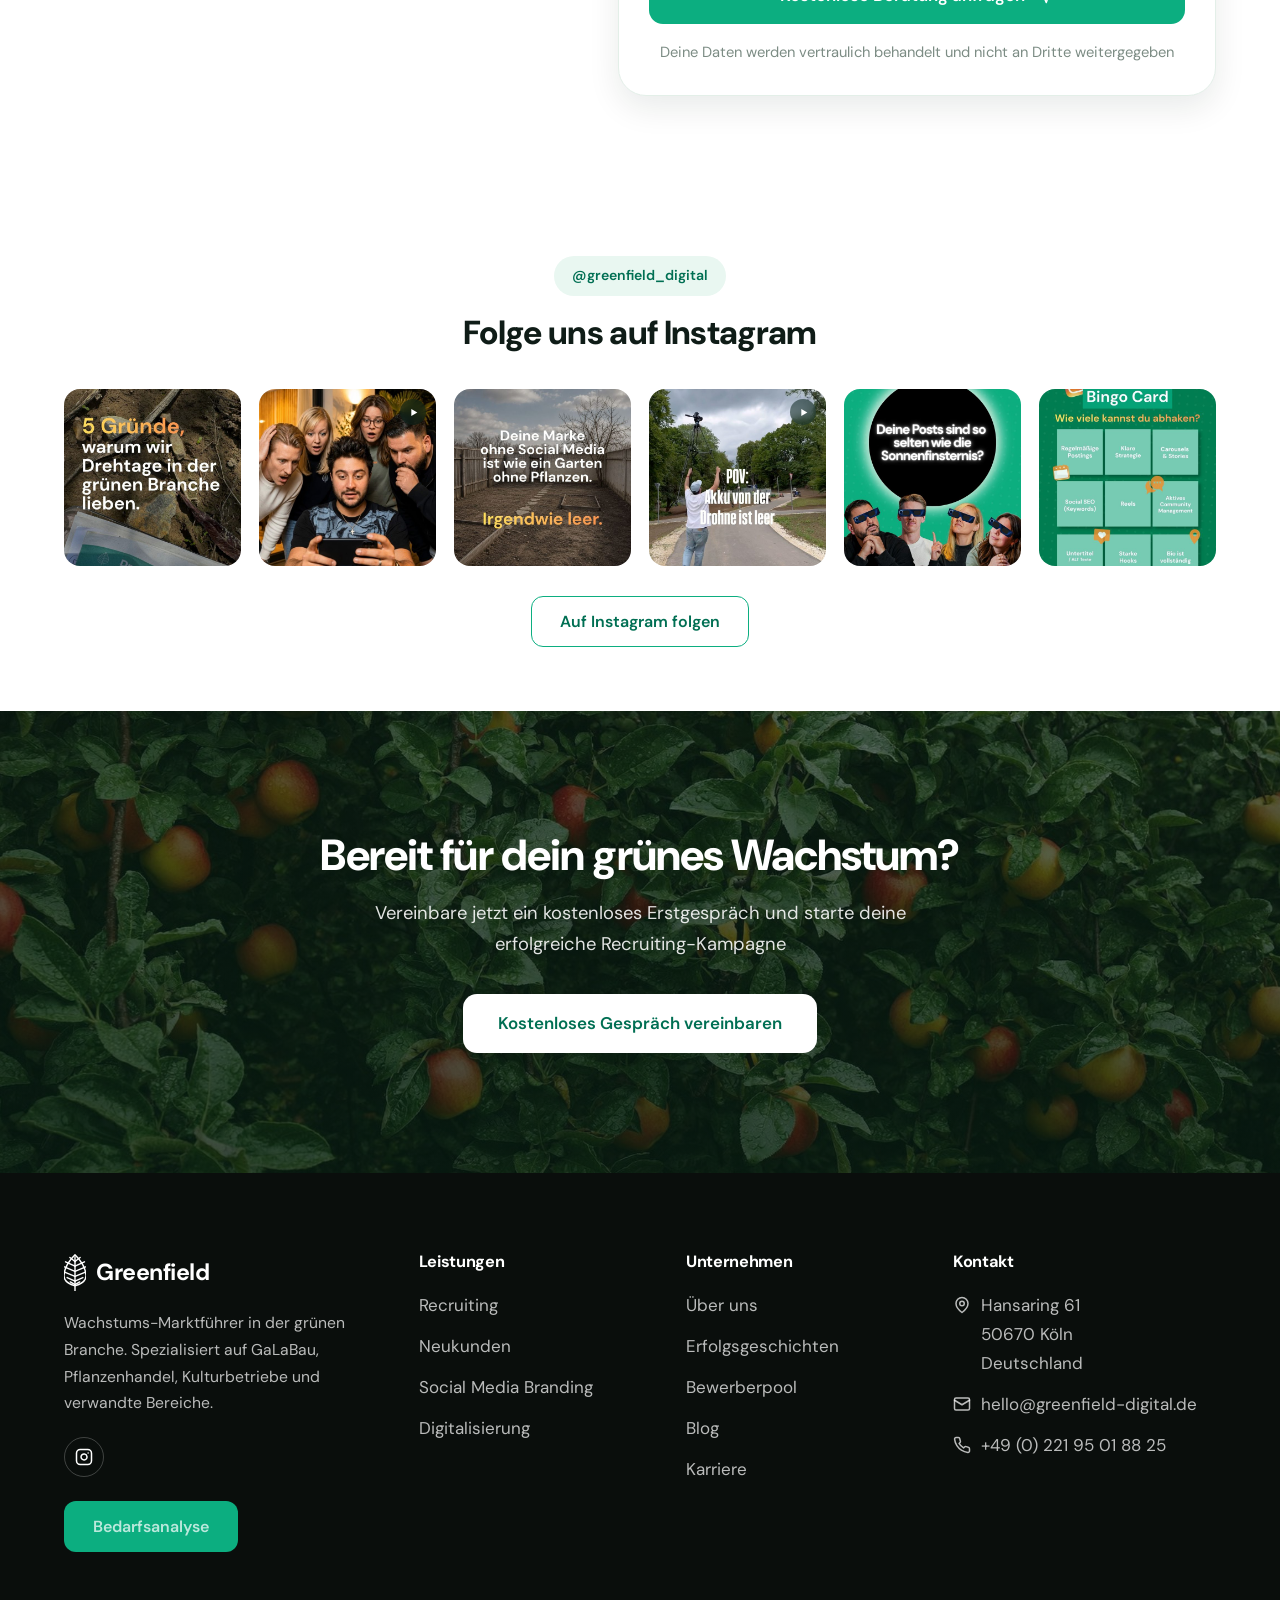
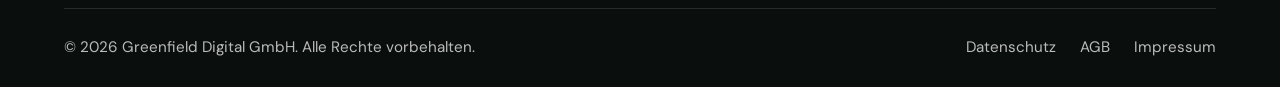
==== commit 595f8783: "Senior-Loops: CTA-Labels geschärft, Vertrauens-Headlines, Rotation-Fix fürs Menü, kompakte Karussell" ====
--- a/index.html
+++ b/index.html
@@ -529,7 +529,7 @@
             <span class="eyebrow">Recruiting</span>
             <h3>Recruiting</h3>
             <p>Wir finden qualifizierte, grüne Fachkräfte und überzeugen sie von deinem Betrieb – mit Reichweite, strategischer Content-Produktion und KI-gestützten Marketing-Prozessen, die in der grünen Branche nachweislich funktionieren.</p>
-            <a class="btn btn--ghost" href="recruiting.html">Finde es heraus<span class="arr">→</span></a>
+            <a class="btn btn--ghost" href="recruiting.html">Fachkräfte gewinnen<span class="arr">→</span></a>
           </article>
 
           <article class="service-card reveal" style="--d:.1s">
@@ -538,7 +538,7 @@
             <span class="eyebrow">Branding</span>
             <h3>Social Media</h3>
             <p>Wir machen deine Marke langfristig zum Platzhirschen in der Region. Mit Social-Media-Inhalten, die viral gehen, Bewerber begeistern, Kunden überzeugen und dein Image auf ein neues Level heben.</p>
-            <a class="btn btn--ghost" href="social-media.html">Schauen wir uns an<span class="arr">→</span></a>
+            <a class="btn btn--ghost" href="social-media.html">Marke sichtbar machen<span class="arr">→</span></a>
           </article>
 
           <article class="service-card reveal" style="--d:.2s">
@@ -714,8 +714,8 @@
       <div class="container">
         <div class="section-head reveal">
           <span class="pill">Kundenstimmen</span>
-          <h2>Das sagen unsere <span class="mark-u">Kunden<svg viewBox="0 0 240 24" preserveAspectRatio="none" aria-hidden="true"><path d="M6 16 C 60 8, 175 6, 234 13"/></svg></span></h2>
-          <p class="sub">Über 700 Betriebe aus der grünen Branche vertrauen auf unsere Arbeit</p>
+          <h2>Betriebe wie deiner <span class="mark-u">vertrauen uns<svg viewBox="0 0 240 24" preserveAspectRatio="none" aria-hidden="true"><path d="M6 16 C 60 8, 175 6, 234 13"/></svg></span></h2>
+          <p class="sub">Über 700 Partnerschaften in der grünen Branche – hier ein Einblick in die Praxis</p>
         </div>
 
         <div class="testi-card reveal">
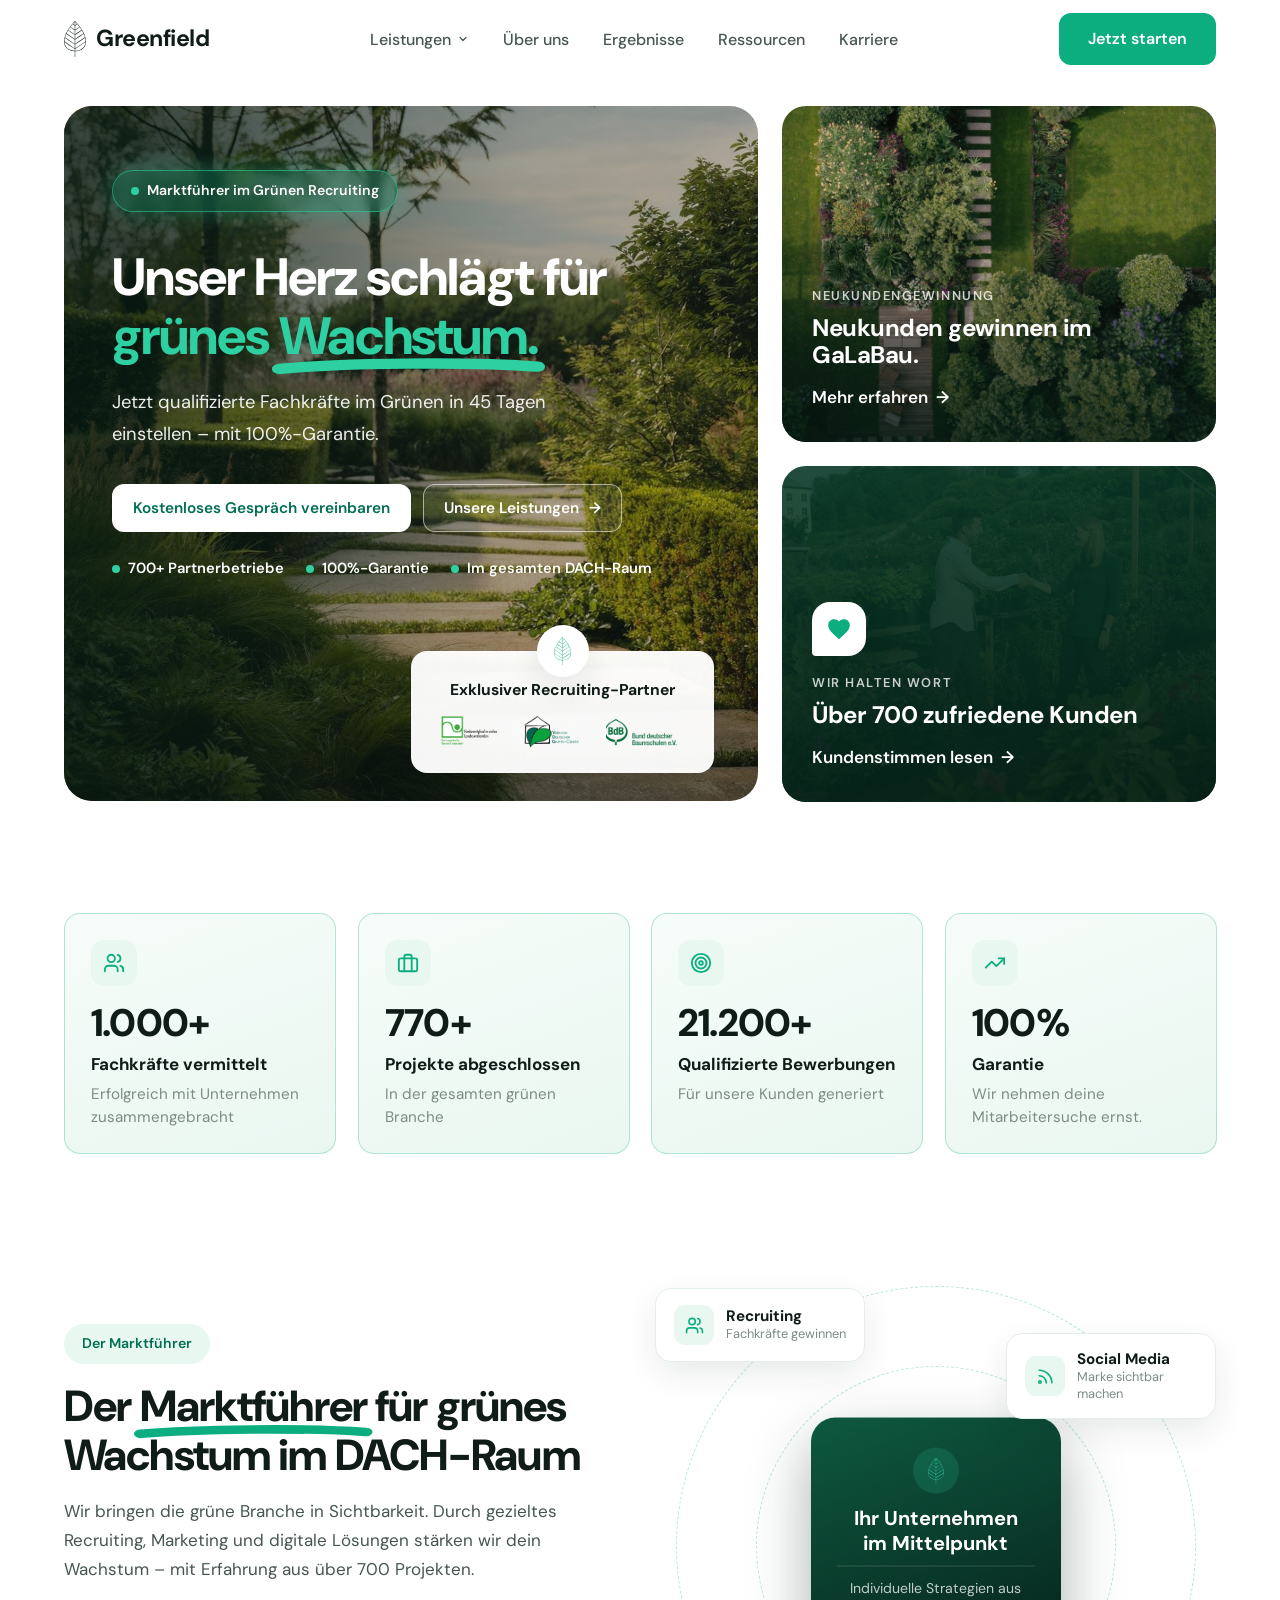
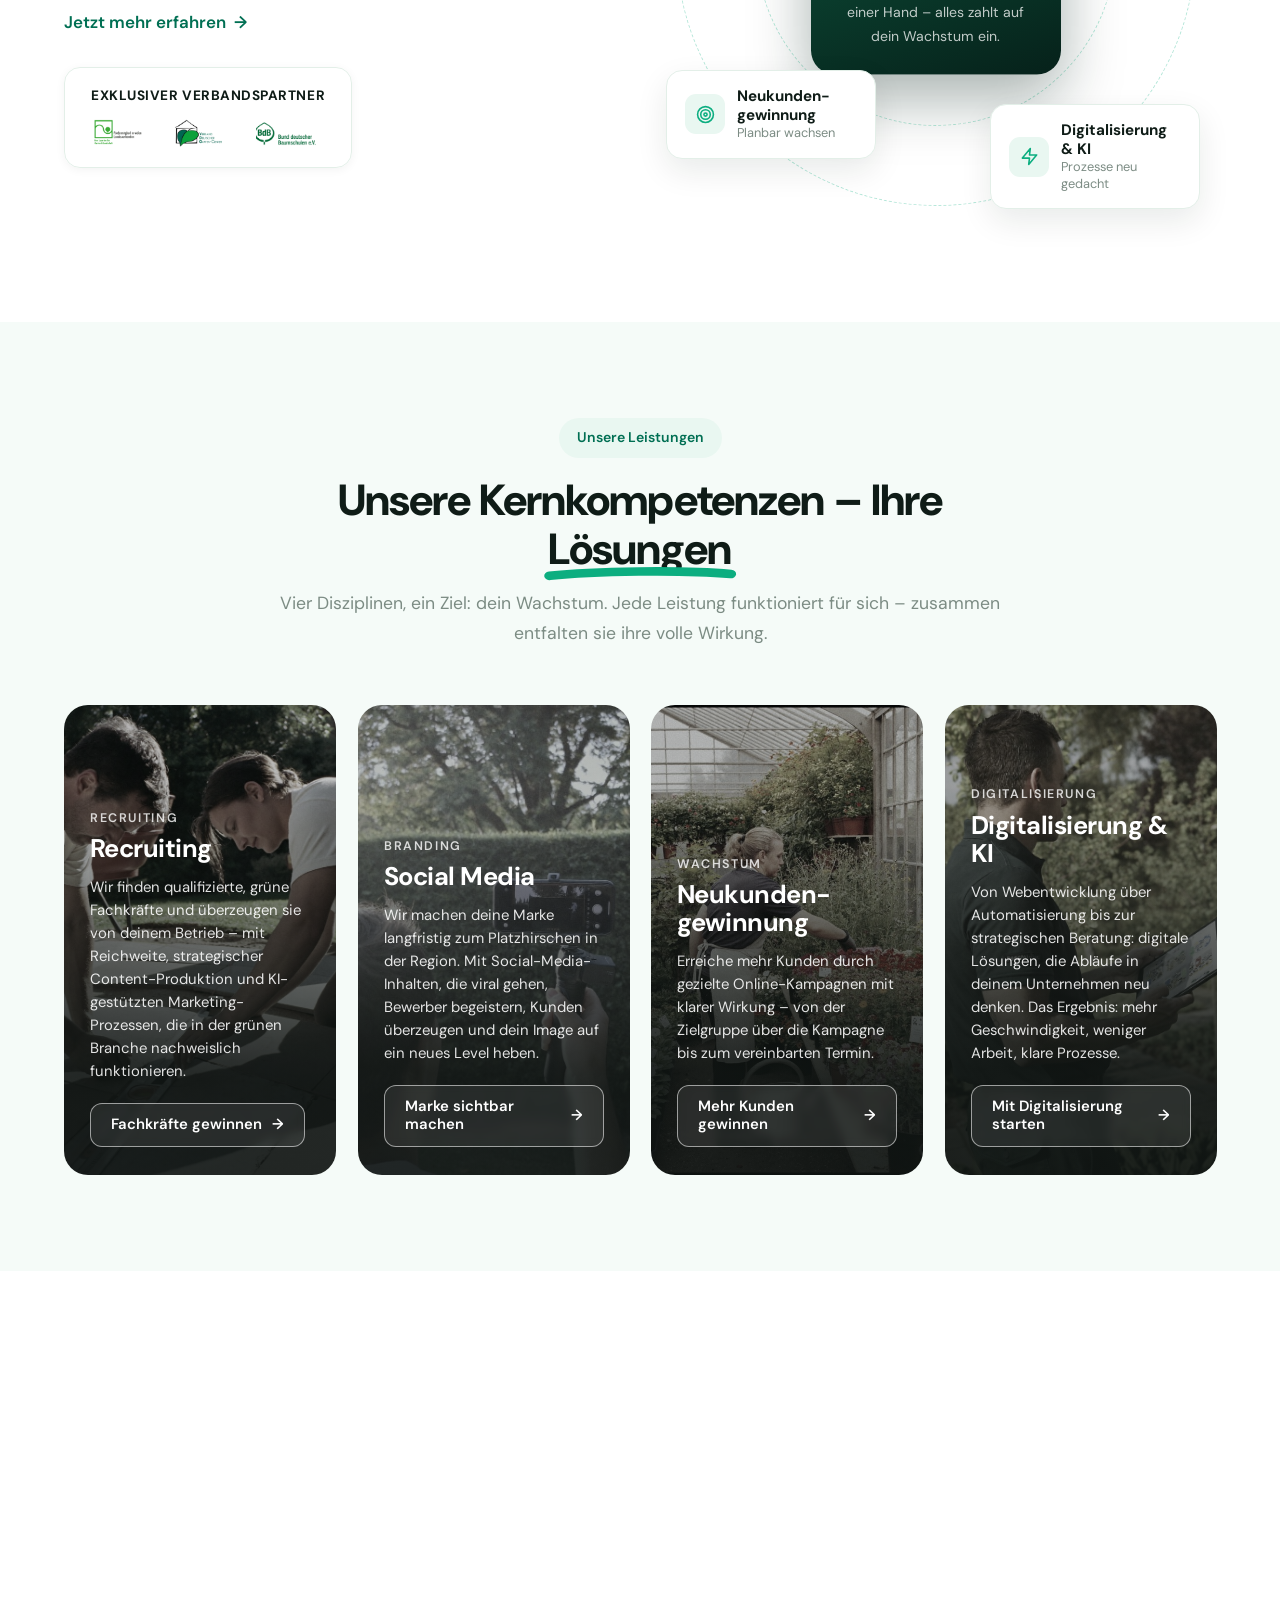
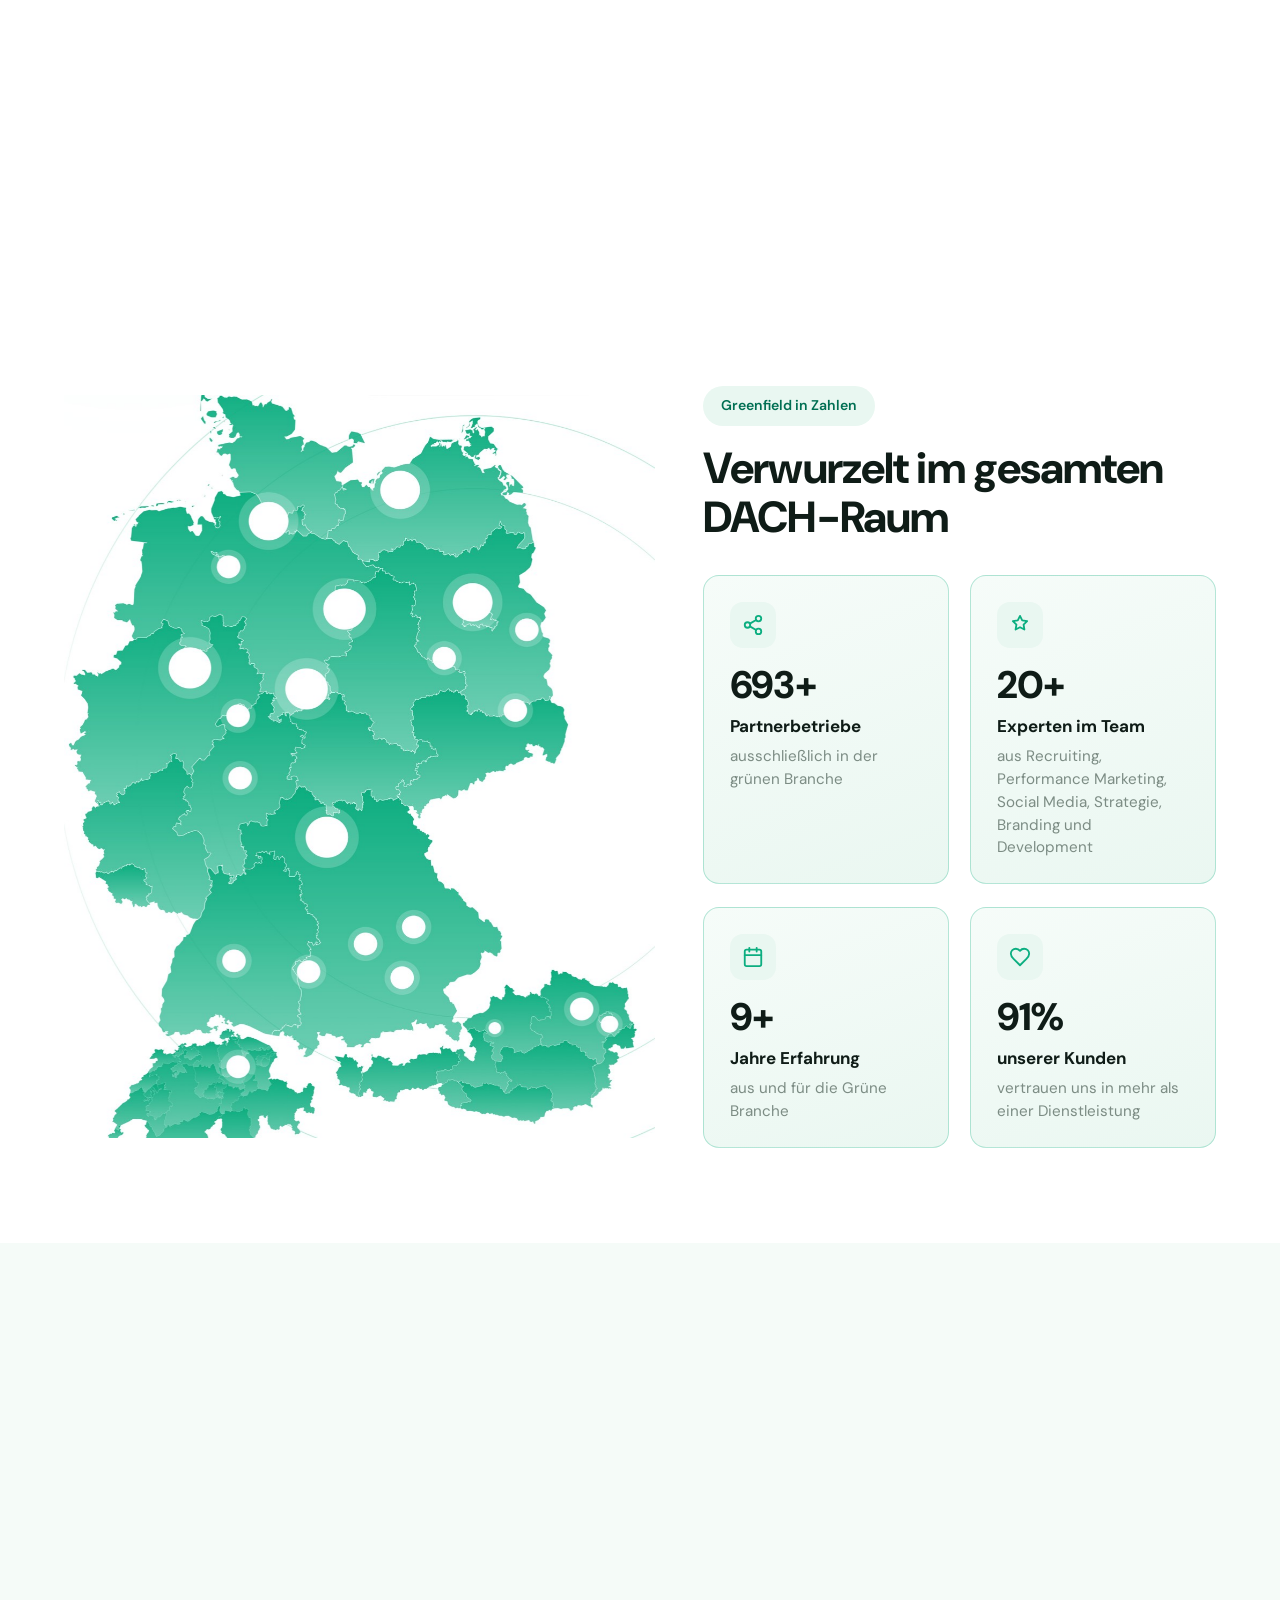
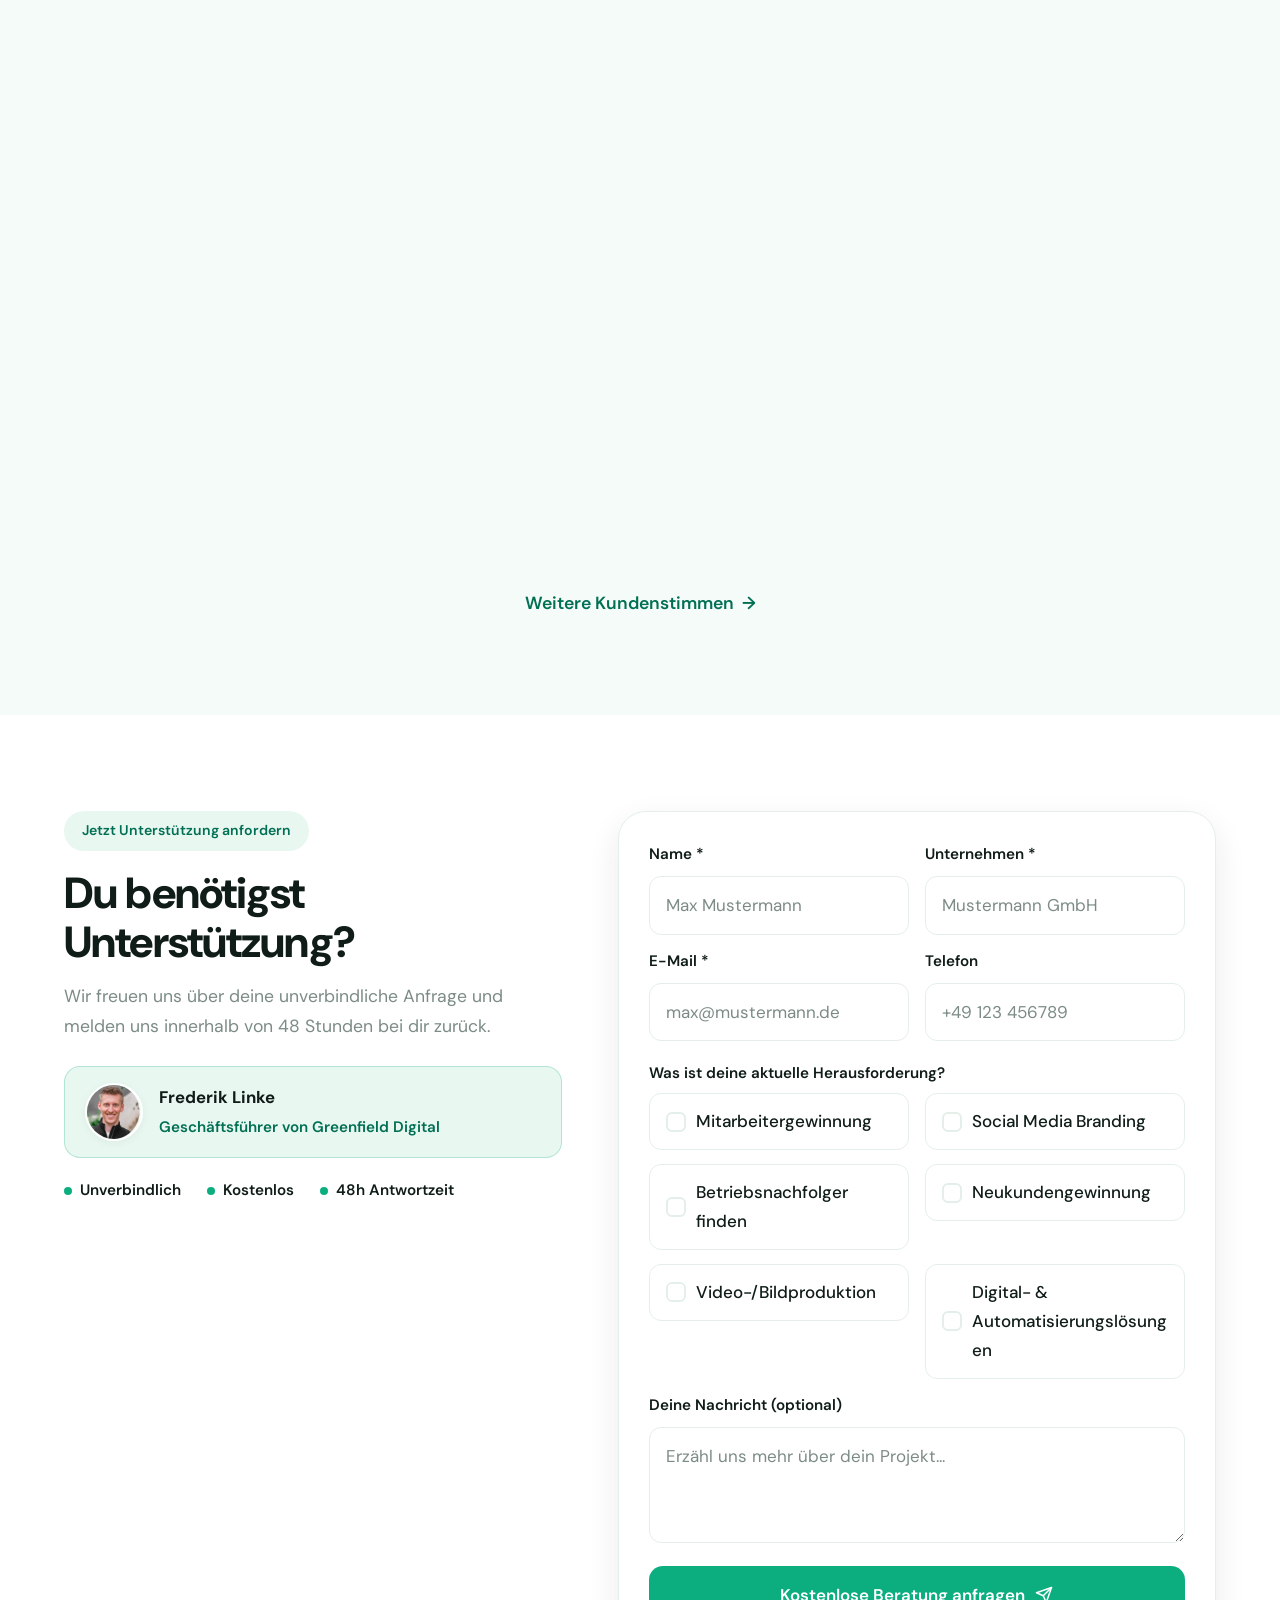
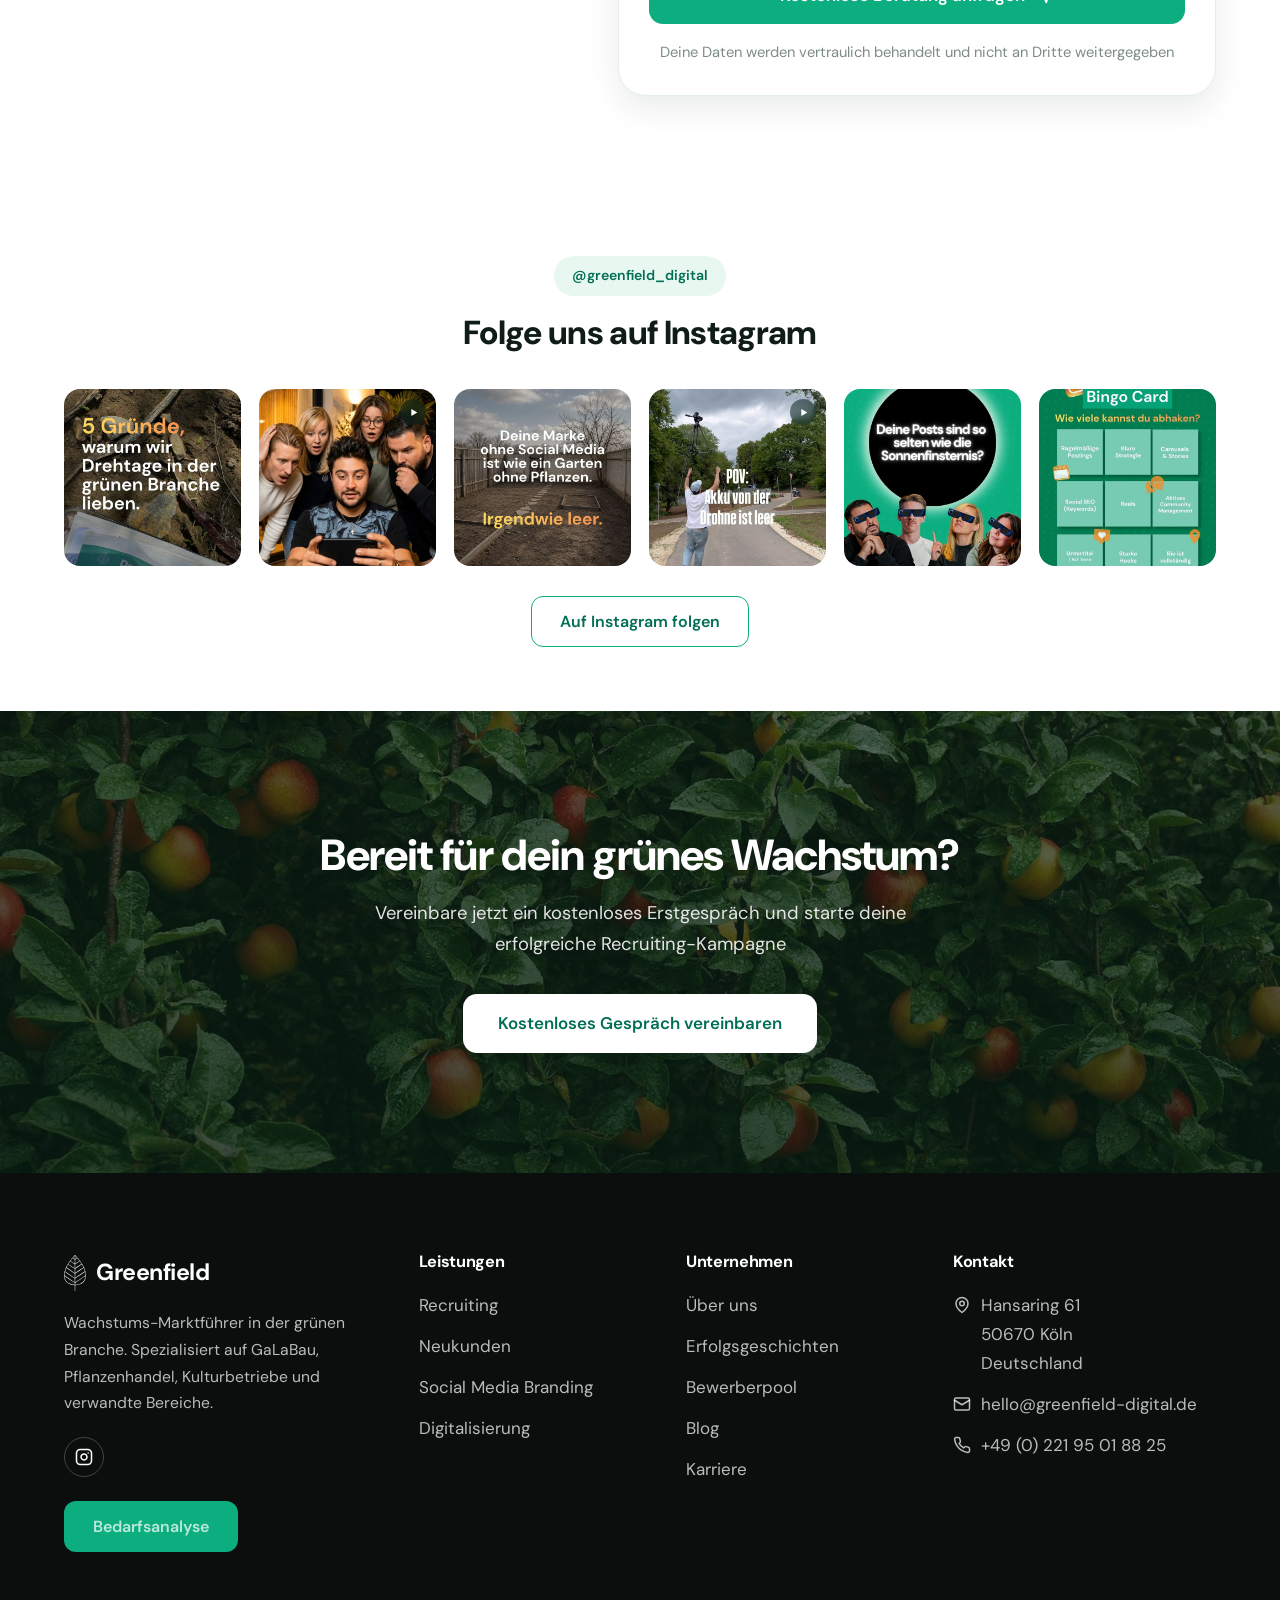
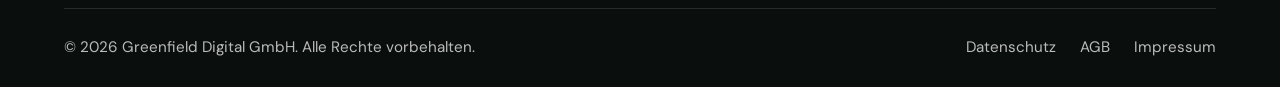
==== commit 7178b98f: "Logo-Blatt = Original-Markenpfad statt Nachbau (alle Seiten + Favicons) - Original-Blattpfad aus dem" ====
--- a/index.html
+++ b/index.html
@@ -349,11 +349,13 @@
 </head>
 <body>
 
+  <svg xmlns="http://www.w3.org/2000/svg" style="display:none" aria-hidden="true"><defs><path id="gf-leaf" d="M1853 545C1853 587 1846 622 1828 654C1805 693 1771 719 1730 735C1700 747 1669 753 1638 755C1627 756 1627 756 1627 766C1627 802 1627 837 1627 873C1627 877 1625 880 1622 880C1618 879 1617 876 1617 872C1617 835 1617 797 1618 760C1618 756 1616 756 1614 756C1590 754 1567 751 1545 745C1508 735 1475 719 1447 692C1418 664 1401 629 1395 589C1387 538 1395 489 1411 441C1430 381 1460 326 1495 273C1530 219 1571 170 1616 123C1621 118 1624 118 1629 123C1688 185 1741 251 1783 325C1809 371 1830 419 1843 471C1850 497 1853 523 1853 545ZM1627 695C1749 612 1837 552 1840 550C1840 550 1842 549 1843 547C1843 546 1844 545 1844 543C1843 521 1840 499 1835 477C1833 471 1833 471 1829 475C1763 520 1697 565 1631 610C1628 612 1627 614 1627 617C1627 625 1627 633 1627 641C1627 649 1628 663 1627 690C1627 692 1627 694 1627 695ZM1617 696C1617 696 1617 695 1617 694C1616 672 1617 620 1617 616C1617 614 1616 613 1615 612C1602 603 1590 595 1578 587C1524 550 1470 512 1415 475C1413 474 1412 473 1411 477C1406 499 1402 522 1402 545C1402 548 1403 550 1405 552C1463 591 1520 633 1579 670C1587 676 1601 685 1617 696ZM1627 600C1628 600 1629 599 1629 599C1696 554 1762 509 1828 463C1830 462 1830 460 1830 458C1823 436 1815 414 1806 393C1805 389 1804 389 1800 391C1746 428 1692 465 1638 502C1636 504 1635 504 1635 504C1635 505 1634 505 1633 506C1631 507 1631 507 1631 507C1630 508 1629 509 1628 510C1627 512 1627 513 1627 514C1627 541 1627 568 1627 595C1627 597 1627 598 1627 600ZM1441 390C1440 392 1439 393 1439 394C1430 415 1422 436 1416 457C1414 461 1415 464 1419 466C1475 504 1530 542 1585 580C1596 587 1606 594 1617 602C1617 599 1617 597 1617 596C1617 570 1617 543 1617 517C1617 512 1616 510 1612 507C1571 479 1530 451 1489 423C1473 412 1457 401 1441 390ZM1843 560C1842 560 1842 560 1842 561C1728 639 1637 701 1630 705C1630 706 1628 707 1628 708C1627 709 1627 711 1627 711C1627 713 1627 738 1627 743C1627 743 1627 745 1628 746C1628 746 1629 746 1631 746C1636 745 1640 745 1645 745C1676 742 1707 735 1735 722C1774 705 1804 679 1823 642C1836 616 1842 589 1843 560ZM1402 561C1402 570 1403 578 1404 586C1415 649 1449 694 1506 721C1541 737 1577 744 1614 746C1617 746 1618 745 1618 743C1617 733 1617 724 1618 714C1618 710 1616 708 1613 705C1552 664 1491 622 1430 580C1421 574 1412 568 1402 561ZM1627 497C1724 431 1795 383 1797 382C1798 382 1799 381 1799 380C1799 379 1799 378 1798 376C1789 357 1780 339 1769 321C1767 317 1766 317 1762 319C1718 350 1674 380 1630 410C1629 411 1628 411 1628 412C1627 414 1627 415 1627 416C1627 419 1627 452 1627 497ZM1617 499C1617 470 1617 443 1617 415C1617 413 1616 412 1614 411C1570 381 1526 350 1482 320C1479 318 1478 318 1476 321C1465 339 1456 358 1447 377C1445 380 1445 382 1448 384C1496 416 1543 448 1590 481C1599 487 1608 493 1617 499ZM1627 399C1702 348 1756 312 1759 310C1759 310 1760 309 1761 308C1761 307 1760 306 1760 305C1748 287 1736 269 1724 252C1722 249 1721 249 1718 251C1689 271 1660 291 1630 311C1628 313 1627 315 1627 318C1627 326 1628 377 1627 395C1627 397 1627 399 1627 399ZM1617 401C1617 373 1617 346 1617 318C1617 315 1616 313 1613 312C1584 292 1555 272 1526 252C1524 250 1522 250 1520 253C1508 270 1497 288 1485 305C1483 309 1484 310 1487 312C1519 333 1550 355 1582 377C1593 385 1605 393 1617 401ZM1627 301C1628 300 1629 300 1630 300C1657 281 1685 262 1713 243C1716 241 1715 240 1714 237C1701 221 1688 205 1675 189C1674 187 1672 186 1670 188C1657 197 1643 206 1630 215C1628 217 1627 219 1627 222C1627 236 1627 251 1627 266C1627 277 1627 289 1627 301ZM1617 302C1617 274 1617 247 1617 221C1617 218 1615 217 1614 216C1601 207 1588 198 1575 189C1573 188 1571 187 1569 190C1556 206 1543 222 1531 239C1529 241 1529 242 1532 244C1552 258 1572 272 1593 286C1601 291 1608 296 1617 302ZM1627 206C1640 197 1652 188 1665 180C1667 178 1666 178 1664 176C1660 171 1655 165 1650 160C1643 152 1635 144 1627 135C1627 159 1627 182 1627 206ZM1617 206C1617 183 1617 160 1617 136C1617 137 1616 137 1615 138C1611 143 1585 172 1580 178C1578 180 1579 180 1581 181C1585 185 1590 188 1595 191C1602 196 1609 201 1617 206ZM1617 206"/></defs></svg>
+
   <!-- ================= NAVIGATION ================= -->
   <header class="site-nav" id="nav">
     <div class="inner">
       <a class="brand" href="index.html" aria-label="Greenfield Digital – Startseite">
-        <span class="mark"><svg viewBox="0 0 56 94" fill="none" stroke="currentColor" stroke-width="3.6" stroke-linecap="round" stroke-linejoin="round" aria-hidden="true"><path d="M28 2 C40 14 55 32 56 54 C56.6 66 45 76 28 81 C11 76 -0.6 66 0 54 C1 32 16 14 28 2 Z"/><path d="M28 7 V94"/><path d="M28 19 L41 9 M28 31 L52 20 M28 44 L55 33 M28 57 L53 47 M28 69 L48 60 M28 78 L40 71"/><path d="M28 19 L15 9 M28 31 L4 20 M28 44 L1 33 M28 57 L3 47 M28 69 L8 60 M28 78 L16 71"/></svg></span>
+        <span class="mark"><svg viewBox="1391 119 463 761" fill="currentColor" aria-hidden="true"><use href="#gf-leaf"/></svg></span>
         <span class="word">Greenfield</span>
       </a>
 
@@ -409,7 +411,7 @@
               </div>
             </div>
             <div class="partner-card">
-              <span class="leaf-medal" aria-hidden="true"><svg viewBox="0 0 56 94" fill="none" stroke="currentColor" stroke-width="4.5" stroke-linecap="round" stroke-linejoin="round"><path d="M28 2 C40 14 55 32 56 54 C56.6 66 45 76 28 81 C11 76 -0.6 66 0 54 C1 32 16 14 28 2 Z"/><path d="M28 7 V94"/></svg></span>
+              <span class="leaf-medal" aria-hidden="true"><svg viewBox="1391 119 463 761" fill="currentColor" aria-hidden="true"><use href="#gf-leaf"/></svg></span>
               <p class="pc-title">Exklusiver Recruiting-Partner</p>
               <div class="pc-logos">
                 <img src="assets/img/partner-1.png" alt="Verbandspartner – Die Experten für Garten &amp; Landschaft">
@@ -488,7 +490,7 @@
             <span class="orbit-ring r1" aria-hidden="true"></span>
             <span class="orbit-ring r2" aria-hidden="true"></span>
             <div class="orbit-center">
-              <span class="oc-leaf" aria-hidden="true"><svg viewBox="0 0 56 94" fill="none" stroke="currentColor" stroke-width="4.5" stroke-linecap="round" stroke-linejoin="round"><path d="M28 2 C40 14 55 32 56 54 C56.6 66 45 76 28 81 C11 76 -0.6 66 0 54 C1 32 16 14 28 2 Z"/><path d="M28 7 V94"/></svg></span>
+              <span class="oc-leaf" aria-hidden="true"><svg viewBox="1391 119 463 761" fill="currentColor" aria-hidden="true"><use href="#gf-leaf"/></svg></span>
               <strong>Ihr Unternehmen<br>im Mittelpunkt</strong>
               <p id="orbitText">Individuelle Strategien aus einer Hand – alles zahlt auf dein Wachstum ein.</p>
             </div>
@@ -870,7 +872,7 @@
       <div class="cols">
         <div>
           <a class="brand" href="index.html">
-            <span class="mark"><svg viewBox="0 0 56 94" fill="none" stroke="currentColor" stroke-width="3.6" stroke-linecap="round" stroke-linejoin="round" aria-hidden="true"><path d="M28 2 C40 14 55 32 56 54 C56.6 66 45 76 28 81 C11 76 -0.6 66 0 54 C1 32 16 14 28 2 Z"/><path d="M28 7 V94"/><path d="M28 19 L41 9 M28 31 L52 20 M28 44 L55 33 M28 57 L53 47 M28 69 L48 60 M28 78 L40 71"/><path d="M28 19 L15 9 M28 31 L4 20 M28 44 L1 33 M28 57 L3 47 M28 69 L8 60 M28 78 L16 71"/></svg></span>
+            <span class="mark"><svg viewBox="1391 119 463 761" fill="currentColor" aria-hidden="true"><use href="#gf-leaf"/></svg></span>
             <span class="word">Greenfield</span>
           </a>
           <p style="font-size:.98rem;">Wachstums-Marktführer in der grünen Branche. Spezialisiert auf GaLaBau, Pflanzenhandel, Kulturbetriebe und verwandte Bereiche.</p>
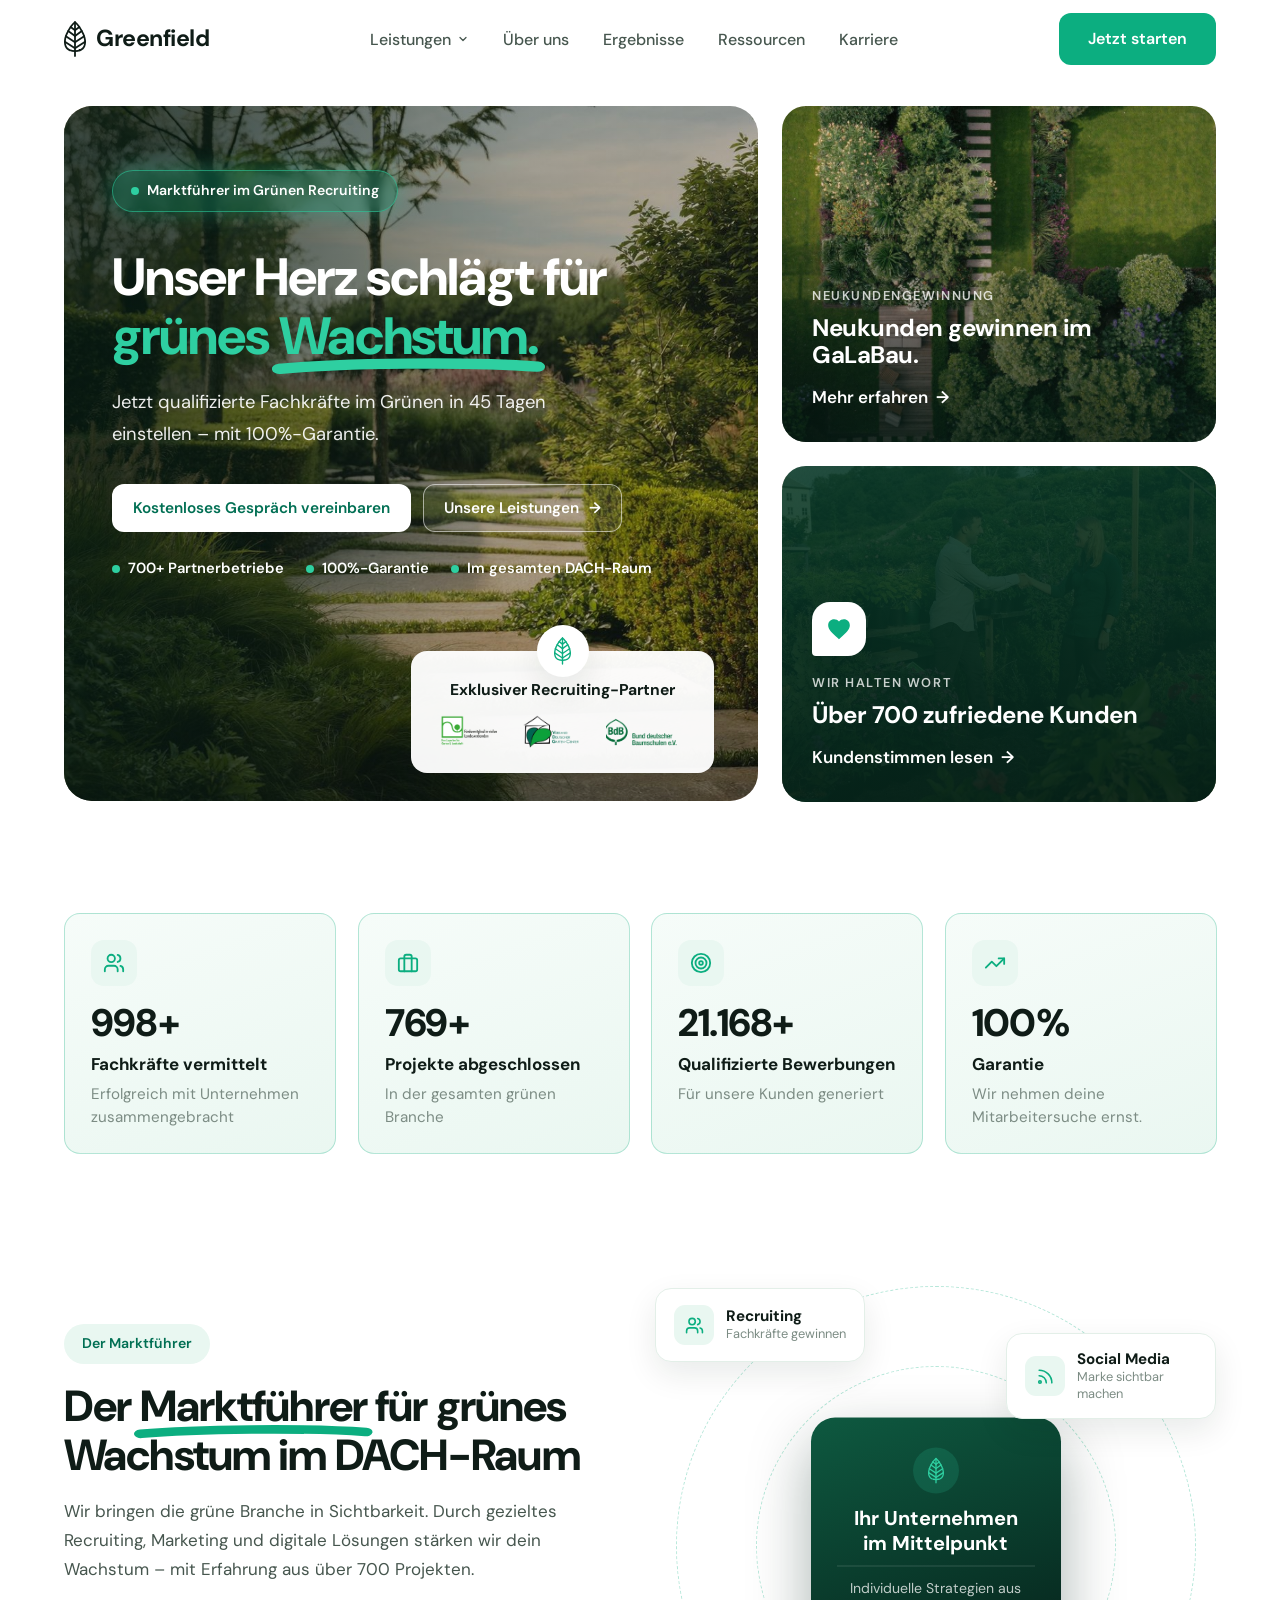
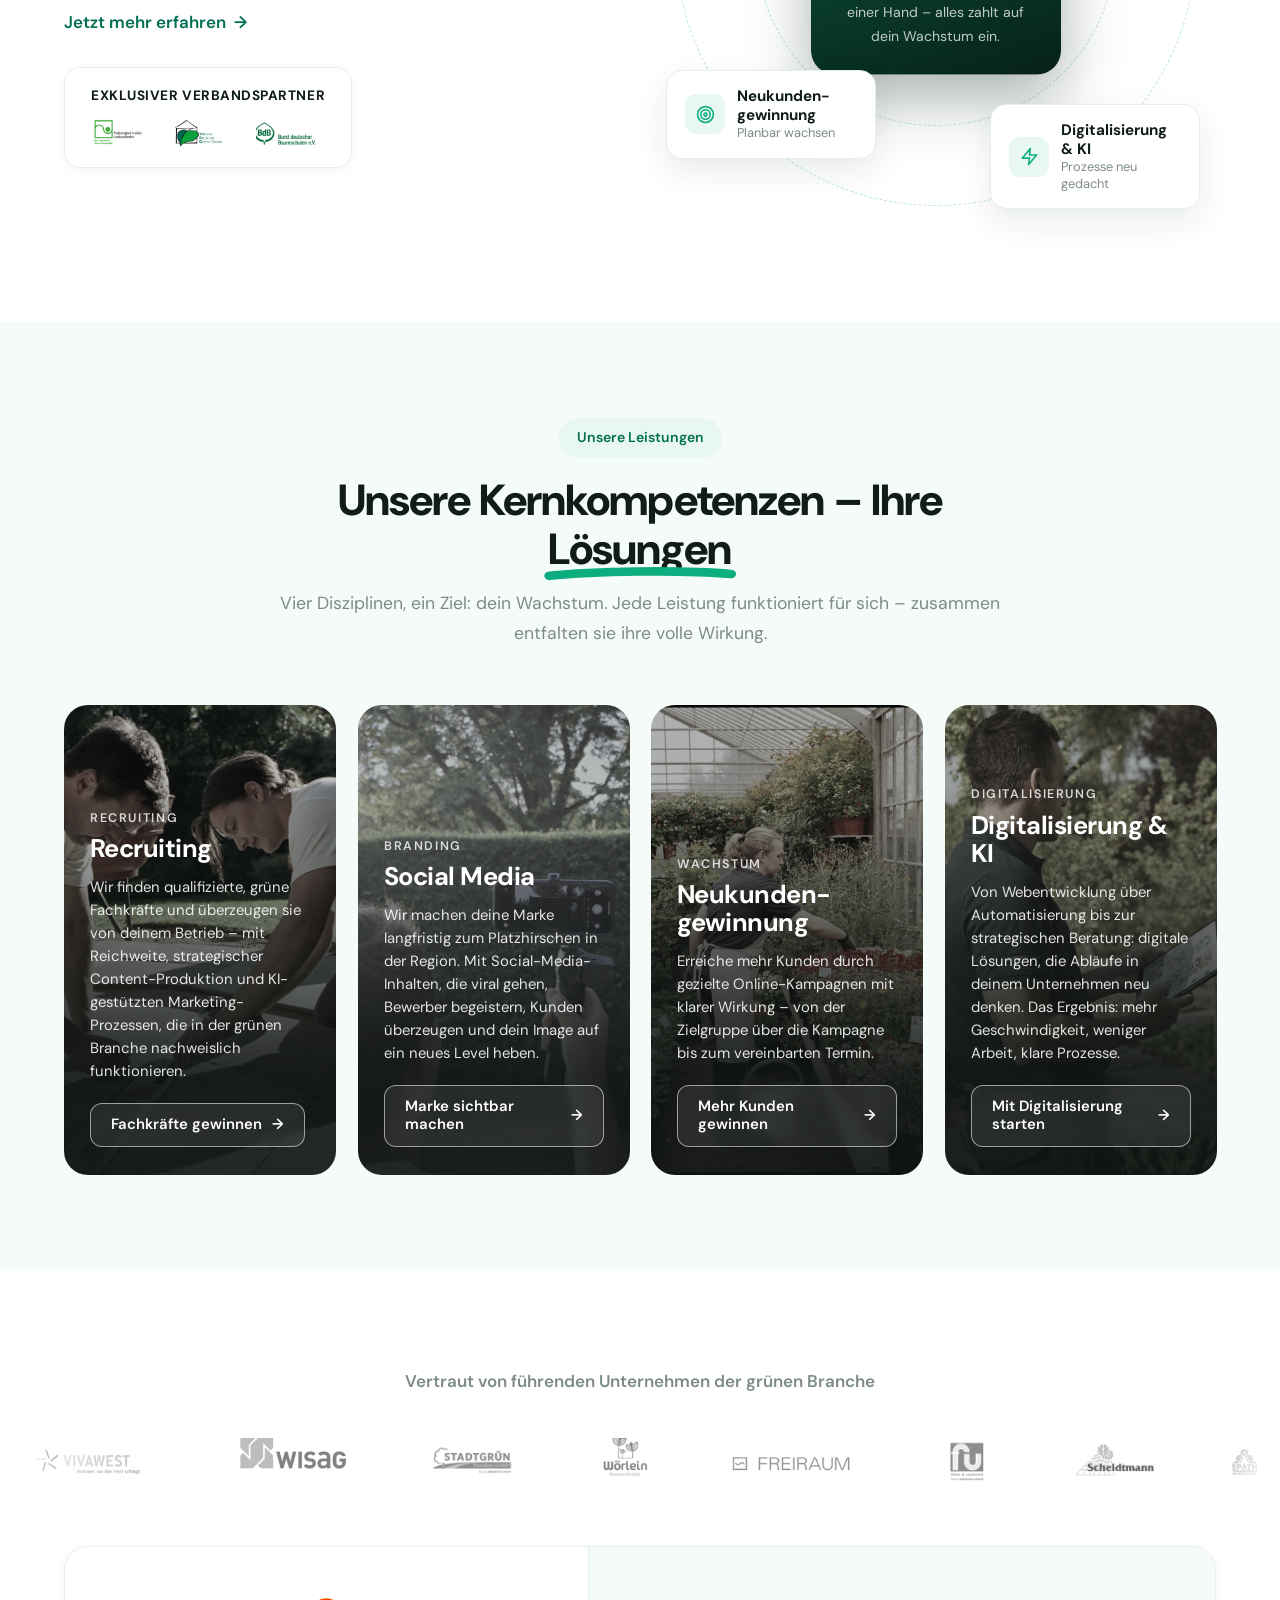
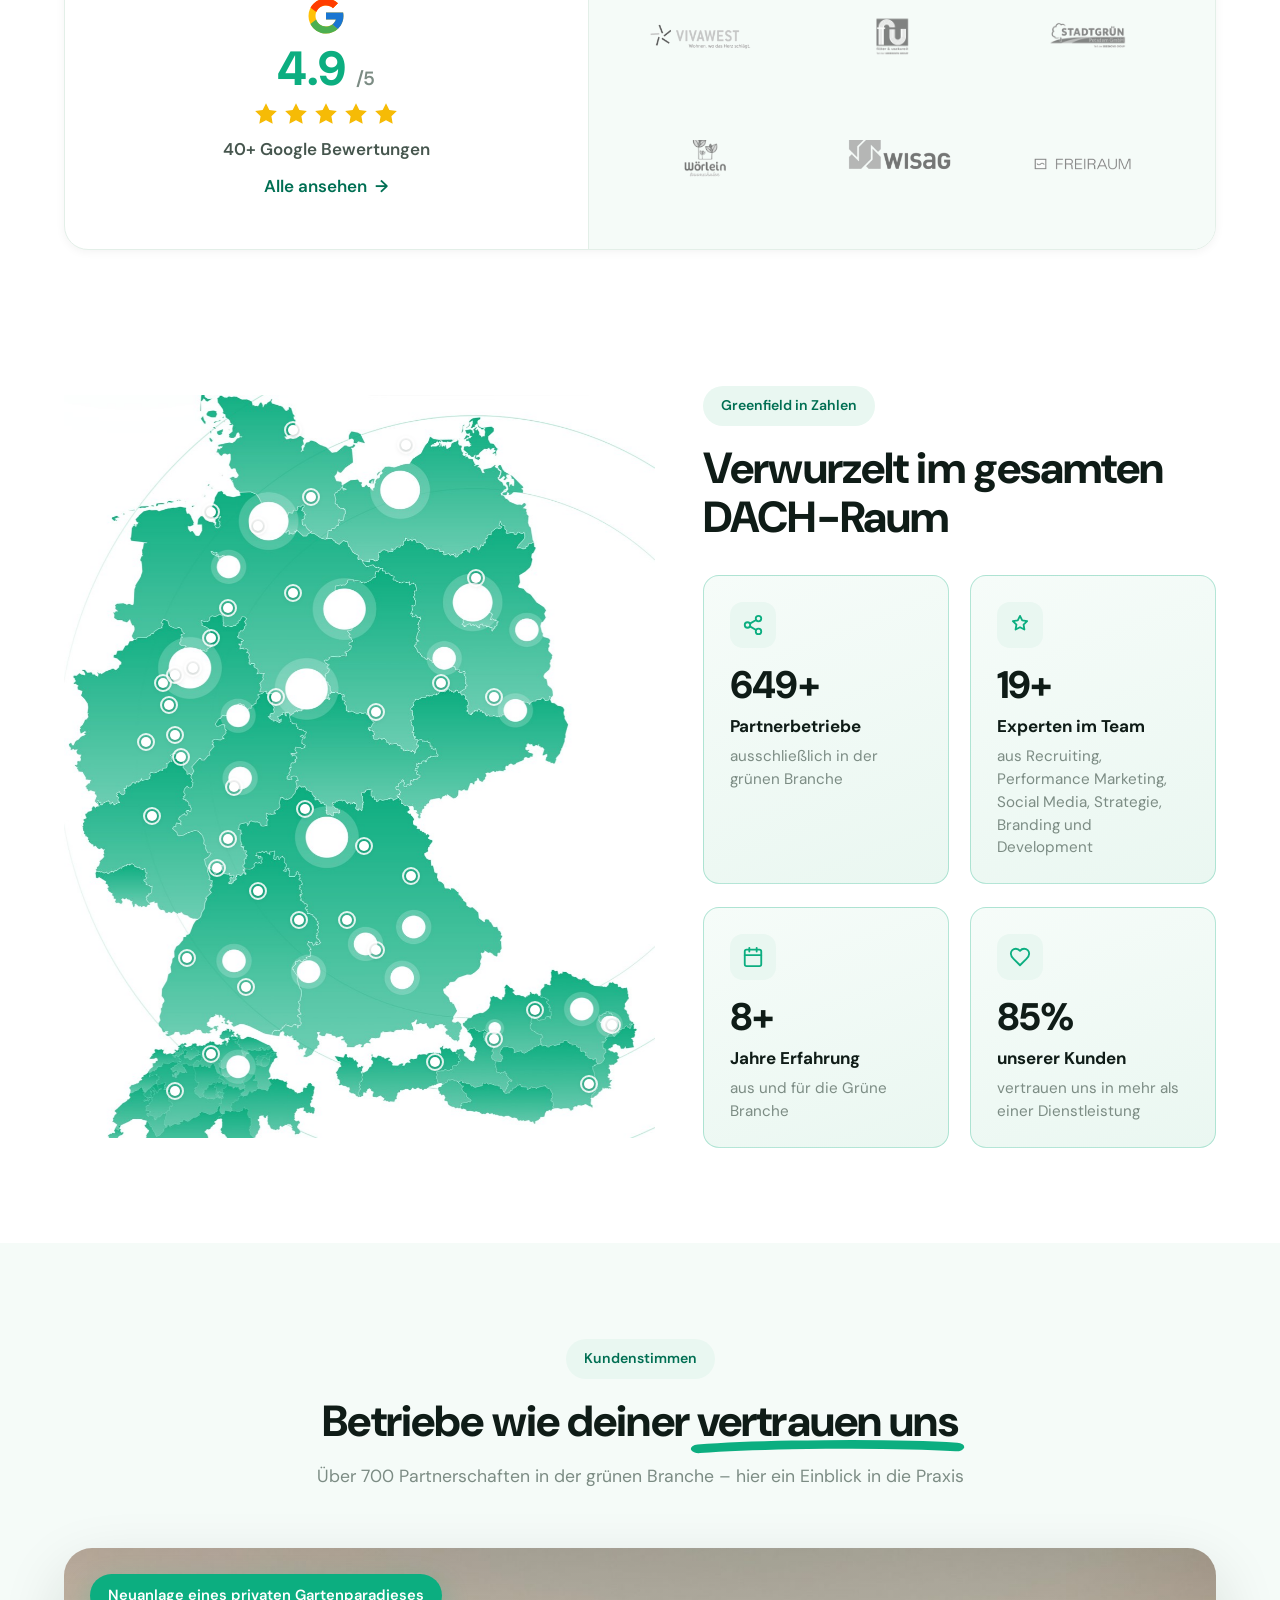
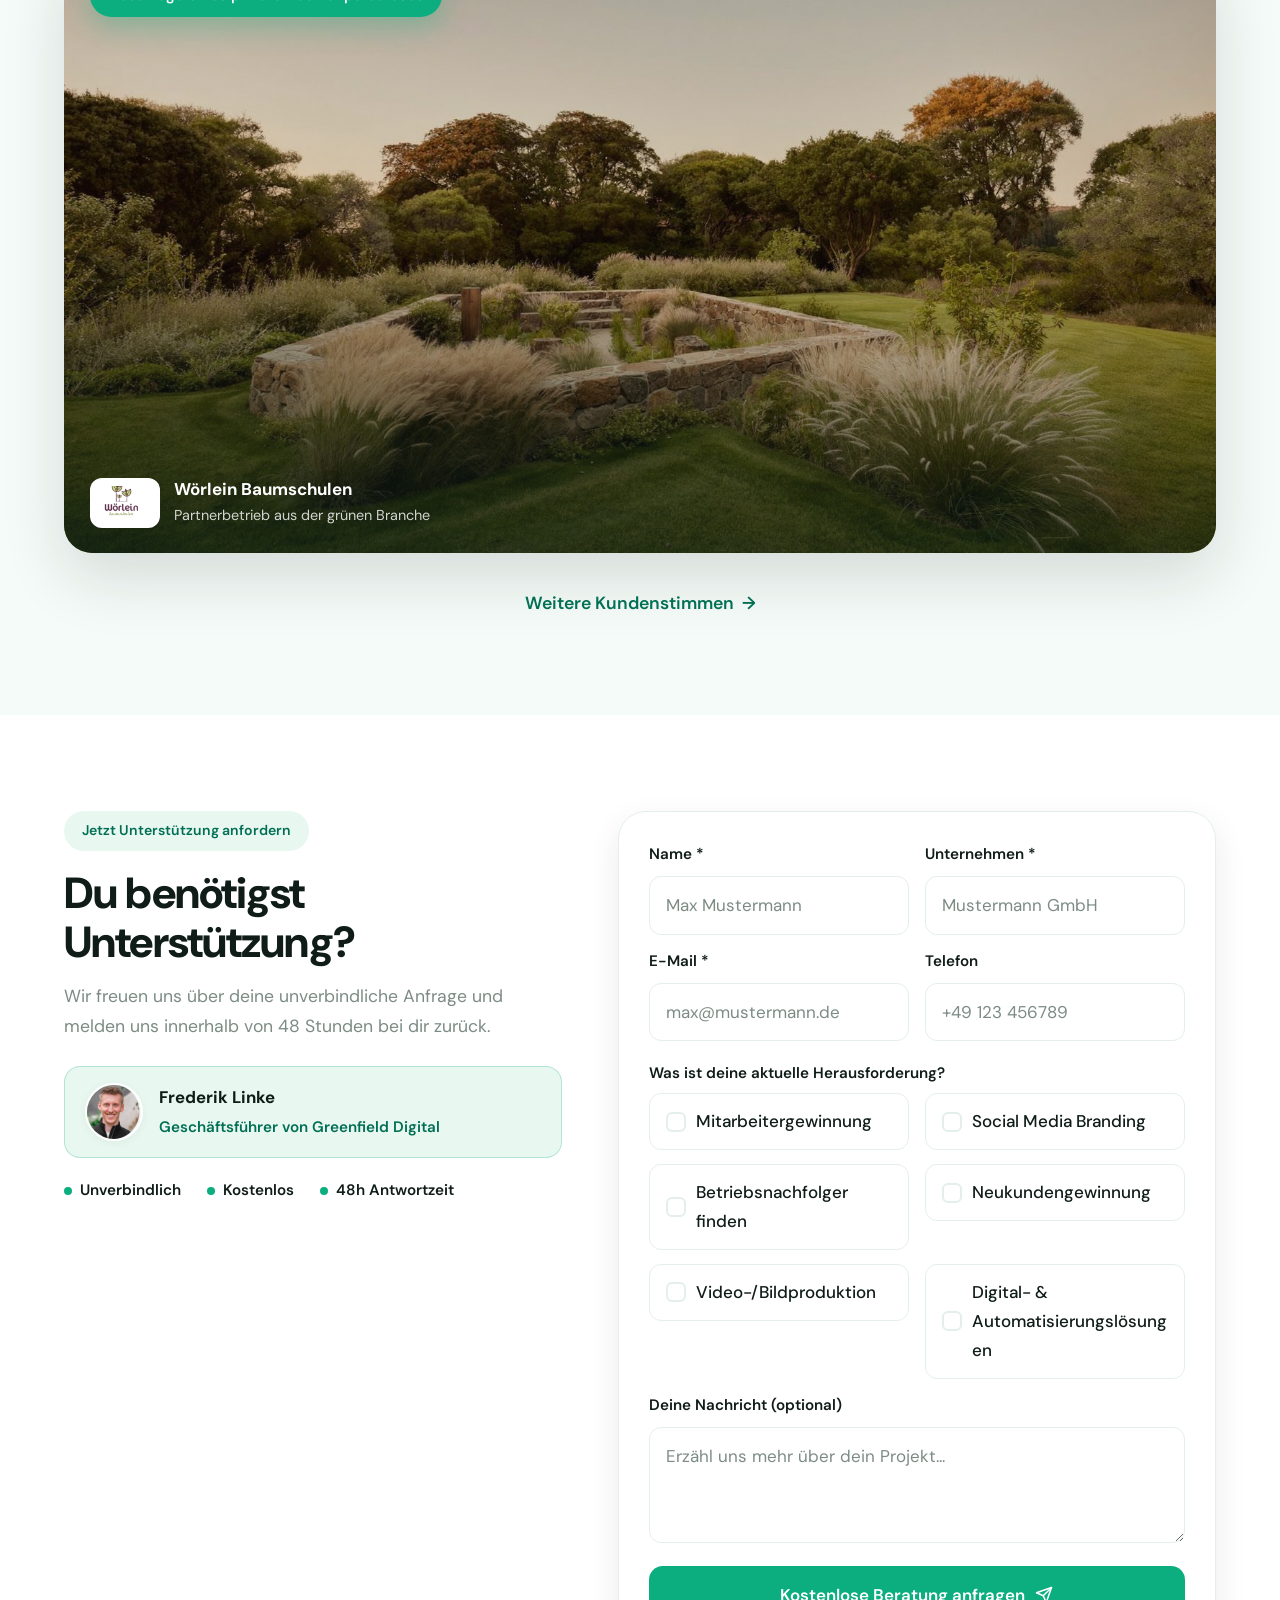
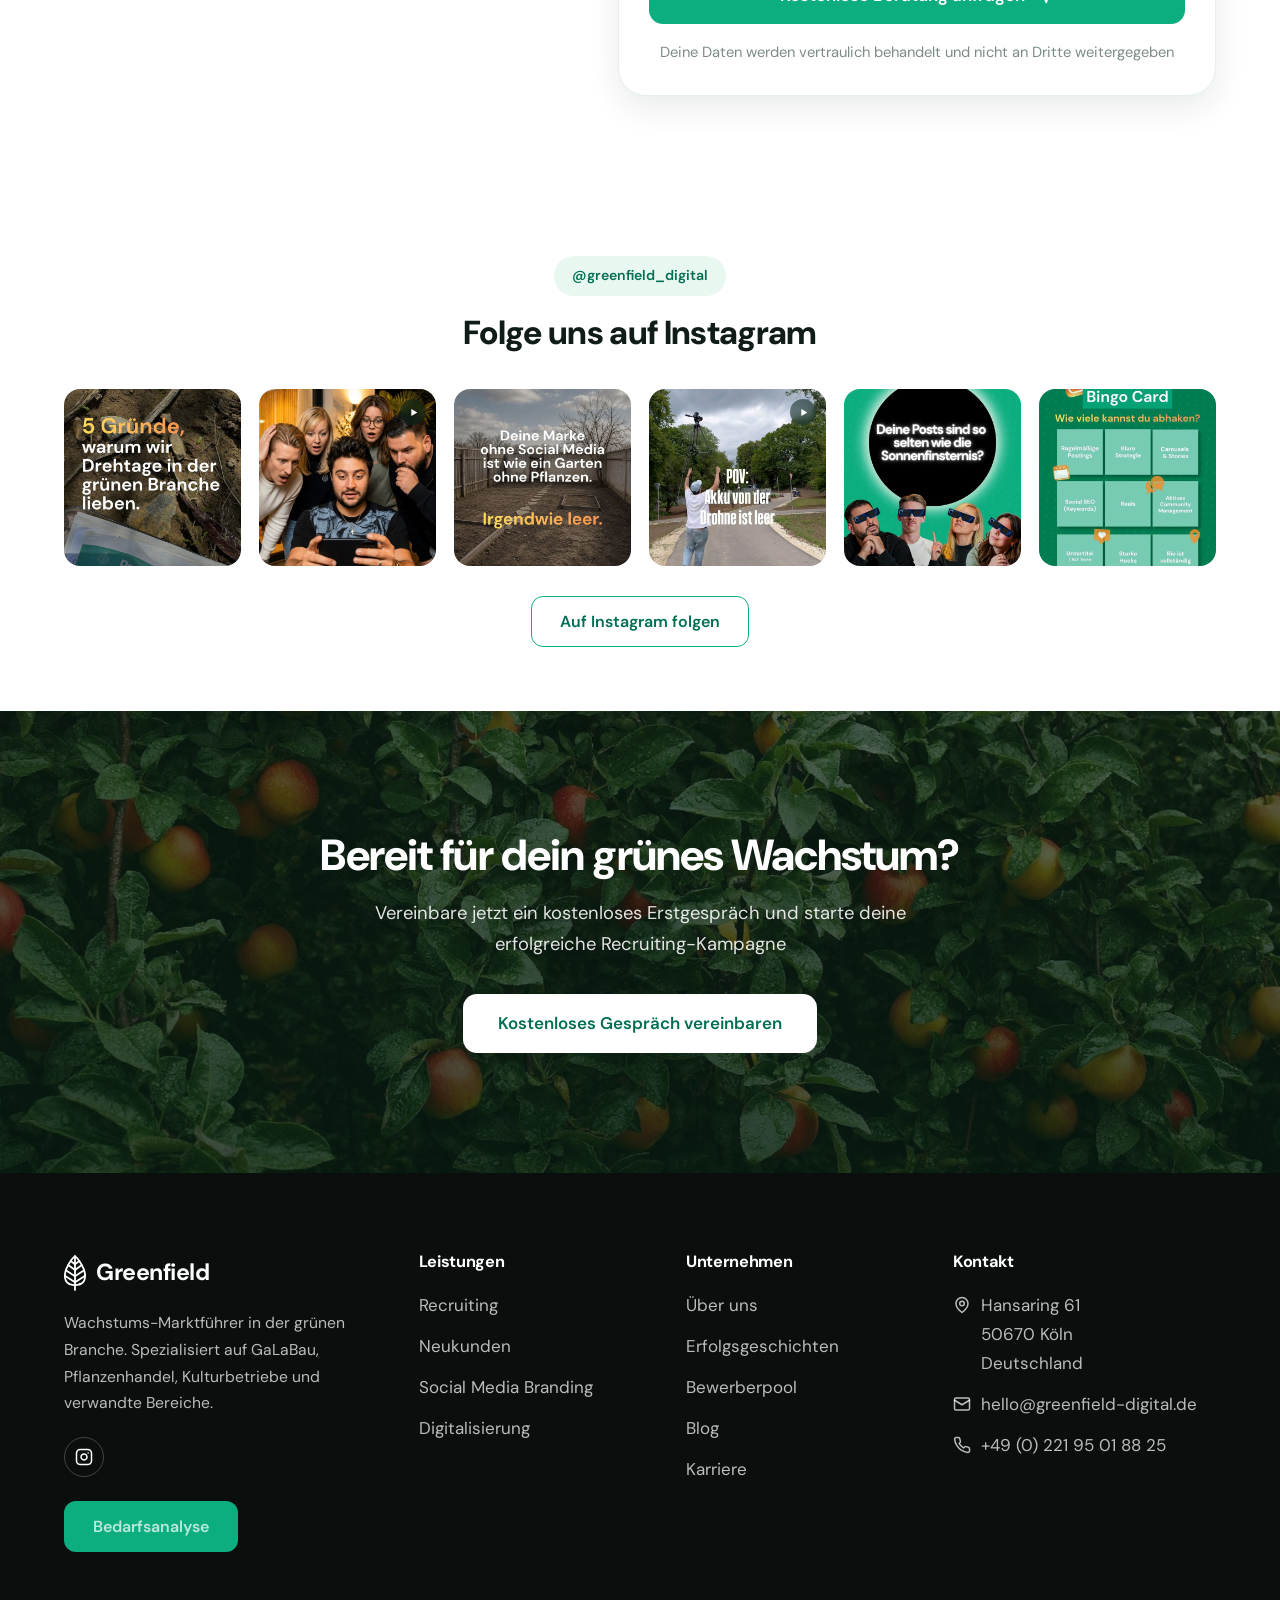
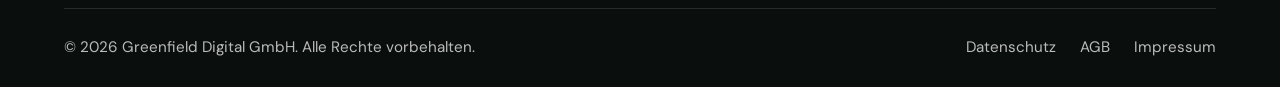
==== commit d1a9f9ea: "Logo-Blatt = exakte CI-Version aus dem Guidelines-PDF (Vektor-Extraktion) - 10 Original-Pfade per Py" ====
--- a/index.html
+++ b/index.html
@@ -349,13 +349,13 @@
 </head>
 <body>
 
-  <svg xmlns="http://www.w3.org/2000/svg" style="display:none" aria-hidden="true"><defs><path id="gf-leaf" d="M1853 545C1853 587 1846 622 1828 654C1805 693 1771 719 1730 735C1700 747 1669 753 1638 755C1627 756 1627 756 1627 766C1627 802 1627 837 1627 873C1627 877 1625 880 1622 880C1618 879 1617 876 1617 872C1617 835 1617 797 1618 760C1618 756 1616 756 1614 756C1590 754 1567 751 1545 745C1508 735 1475 719 1447 692C1418 664 1401 629 1395 589C1387 538 1395 489 1411 441C1430 381 1460 326 1495 273C1530 219 1571 170 1616 123C1621 118 1624 118 1629 123C1688 185 1741 251 1783 325C1809 371 1830 419 1843 471C1850 497 1853 523 1853 545ZM1627 695C1749 612 1837 552 1840 550C1840 550 1842 549 1843 547C1843 546 1844 545 1844 543C1843 521 1840 499 1835 477C1833 471 1833 471 1829 475C1763 520 1697 565 1631 610C1628 612 1627 614 1627 617C1627 625 1627 633 1627 641C1627 649 1628 663 1627 690C1627 692 1627 694 1627 695ZM1617 696C1617 696 1617 695 1617 694C1616 672 1617 620 1617 616C1617 614 1616 613 1615 612C1602 603 1590 595 1578 587C1524 550 1470 512 1415 475C1413 474 1412 473 1411 477C1406 499 1402 522 1402 545C1402 548 1403 550 1405 552C1463 591 1520 633 1579 670C1587 676 1601 685 1617 696ZM1627 600C1628 600 1629 599 1629 599C1696 554 1762 509 1828 463C1830 462 1830 460 1830 458C1823 436 1815 414 1806 393C1805 389 1804 389 1800 391C1746 428 1692 465 1638 502C1636 504 1635 504 1635 504C1635 505 1634 505 1633 506C1631 507 1631 507 1631 507C1630 508 1629 509 1628 510C1627 512 1627 513 1627 514C1627 541 1627 568 1627 595C1627 597 1627 598 1627 600ZM1441 390C1440 392 1439 393 1439 394C1430 415 1422 436 1416 457C1414 461 1415 464 1419 466C1475 504 1530 542 1585 580C1596 587 1606 594 1617 602C1617 599 1617 597 1617 596C1617 570 1617 543 1617 517C1617 512 1616 510 1612 507C1571 479 1530 451 1489 423C1473 412 1457 401 1441 390ZM1843 560C1842 560 1842 560 1842 561C1728 639 1637 701 1630 705C1630 706 1628 707 1628 708C1627 709 1627 711 1627 711C1627 713 1627 738 1627 743C1627 743 1627 745 1628 746C1628 746 1629 746 1631 746C1636 745 1640 745 1645 745C1676 742 1707 735 1735 722C1774 705 1804 679 1823 642C1836 616 1842 589 1843 560ZM1402 561C1402 570 1403 578 1404 586C1415 649 1449 694 1506 721C1541 737 1577 744 1614 746C1617 746 1618 745 1618 743C1617 733 1617 724 1618 714C1618 710 1616 708 1613 705C1552 664 1491 622 1430 580C1421 574 1412 568 1402 561ZM1627 497C1724 431 1795 383 1797 382C1798 382 1799 381 1799 380C1799 379 1799 378 1798 376C1789 357 1780 339 1769 321C1767 317 1766 317 1762 319C1718 350 1674 380 1630 410C1629 411 1628 411 1628 412C1627 414 1627 415 1627 416C1627 419 1627 452 1627 497ZM1617 499C1617 470 1617 443 1617 415C1617 413 1616 412 1614 411C1570 381 1526 350 1482 320C1479 318 1478 318 1476 321C1465 339 1456 358 1447 377C1445 380 1445 382 1448 384C1496 416 1543 448 1590 481C1599 487 1608 493 1617 499ZM1627 399C1702 348 1756 312 1759 310C1759 310 1760 309 1761 308C1761 307 1760 306 1760 305C1748 287 1736 269 1724 252C1722 249 1721 249 1718 251C1689 271 1660 291 1630 311C1628 313 1627 315 1627 318C1627 326 1628 377 1627 395C1627 397 1627 399 1627 399ZM1617 401C1617 373 1617 346 1617 318C1617 315 1616 313 1613 312C1584 292 1555 272 1526 252C1524 250 1522 250 1520 253C1508 270 1497 288 1485 305C1483 309 1484 310 1487 312C1519 333 1550 355 1582 377C1593 385 1605 393 1617 401ZM1627 301C1628 300 1629 300 1630 300C1657 281 1685 262 1713 243C1716 241 1715 240 1714 237C1701 221 1688 205 1675 189C1674 187 1672 186 1670 188C1657 197 1643 206 1630 215C1628 217 1627 219 1627 222C1627 236 1627 251 1627 266C1627 277 1627 289 1627 301ZM1617 302C1617 274 1617 247 1617 221C1617 218 1615 217 1614 216C1601 207 1588 198 1575 189C1573 188 1571 187 1569 190C1556 206 1543 222 1531 239C1529 241 1529 242 1532 244C1552 258 1572 272 1593 286C1601 291 1608 296 1617 302ZM1627 206C1640 197 1652 188 1665 180C1667 178 1666 178 1664 176C1660 171 1655 165 1650 160C1643 152 1635 144 1627 135C1627 159 1627 182 1627 206ZM1617 206C1617 183 1617 160 1617 136C1617 137 1616 137 1615 138C1611 143 1585 172 1580 178C1578 180 1579 180 1581 181C1585 185 1590 188 1595 191C1602 196 1609 201 1617 206ZM1617 206"/></defs></svg>
+  <svg xmlns="http://www.w3.org/2000/svg" style="display:none" aria-hidden="true"><defs><g id="gf-leaf"><path transform="matrix(1,0,0,-1,66.15234,55.992677)" d="M23.574303 25.10035 24.620106 25.58577 24.620085 25.585816 23.574303 25.10035ZM12.995802 40.06275 13.745462 40.938734 12.995891 41.580217 12.246243 40.93882 12.995802 40.06275ZM2.416528 25.10035 1.370747 25.585816 1.370725 25.58577 2.416528 25.10035ZM.963188 9.17907 2.028077 9.62105 2.028033 9.621157 .963188 9.17907ZM9.088648 3.287144 9.264523 4.42662 9.237376 4.430809 9.210061 4.433704 9.088648 3.287144ZM12.995802 2.68409 12.819927 1.544613 12.995819 1.517464 13.17171 1.544621 12.995802 2.68409ZM16.902184 3.287144 16.780772 4.433704 16.753439 4.430809 16.726275 4.426617 16.902184 3.287144ZM25.027644 9.17907 23.9628 9.621157 23.962754 9.62105 25.027644 9.17907ZM23.574303 25.10035 24.620085 25.585816C21.064307 33.24562 17.151864 38.023557 13.745462 40.938734L12.995802 40.06275 12.246141 39.18677C15.366294 36.51656 19.091013 32.019914 22.52852 24.614886L23.574303 25.10035ZM12.995802 40.06275 12.246243 40.93882C8.838986 38.023599 4.926521 33.245615 1.370747 25.585816L2.416528 25.10035 3.46231 24.614886C6.899823 32.019926 10.624522 36.516519 13.74536 39.186685L12.995802 40.06275ZM2.416528 25.10035 1.370725 25.58577C.316806 23.31517-.583657 20.429493-.962011 17.471108-1.338918 14.524046-1.20993 11.406448-.101657 8.73698L.963188 9.17907 2.028033 9.621157C1.129202 11.786146 .977457 14.458805 1.325295 17.17858 1.671685 19.887028 2.501445 22.544764 3.462332 24.614933L2.416528 25.10035ZM.963188 9.17907-.101701 8.737087C2.307079 2.933487 8.08656 2.233845 8.967236 2.140587L9.088648 3.287144 9.210061 4.433704C8.417892 4.51759 3.90153 5.107239 2.028077 9.62105L.963188 9.17907ZM9.088648 3.287144 8.912774 2.147671 12.819927 1.544613 12.995802 2.68409 13.171676 3.823563 9.264523 4.42662 9.088648 3.287144ZM12.995802 2.68409 13.17171 1.544621 17.07809 2.147675 16.902184 3.287144 16.726275 4.426617 12.819894 3.823559 12.995802 2.68409ZM16.902184 3.287144 17.023596 2.140587C17.90427 2.233845 23.683753 2.933487 26.092532 8.737087L25.027644 9.17907 23.962754 9.62105C22.0893 5.107239 17.572939 4.51759 16.780772 4.433704L16.902184 3.287144ZM25.027644 9.17907 26.092488 8.73698C27.200762 11.406448 27.32975 14.524046 26.952843 17.471108 26.574488 20.429493 25.674025 23.31517 24.620106 25.58577L23.574303 25.10035 22.5285 24.614933C23.489388 22.544764 24.319148 19.887028 24.665537 17.17858 25.013375 14.458805 24.86163 11.786146 23.9628 9.621157L25.027644 9.17907Z"/><path transform="matrix(1,0,0,-1,78.76465,61.739748)" d="M1.538061 45.809885C1.538061 46.44665 1.02186 46.962854 .385093 46.962854-.251674 46.962854-.767875 46.44665-.767875 45.809885H.385093 1.538061ZM-.767875 2.305935C-.767875 1.66917-.251674 1.152969 .385093 1.152969 1.02186 1.152969 1.538061 1.66917 1.538061 2.305935H.385093-.767875ZM.385093 45.809885H-.767875V2.305935H.385093 1.538061V45.809885H.385093Z"/><path transform="matrix(1,0,0,-1,79.14746,52.065187)" d="M-.630466 3.59236C-1.163599 3.244164-1.31352 2.529704-.965323 1.996572-.617126 1.463438 .097333 1.313519 .630466 1.661716L0 2.627038-.630466 3.59236ZM13.625811 10.149164C14.158943 10.497361 14.308864 11.21182 13.960667 11.744953 13.61247 12.278086 12.89801 12.428006 12.364878 12.079809L12.995344 11.114487 13.625811 10.149164ZM0 2.627038 .630466 1.661716 13.625811 10.149164 12.995344 11.114487 12.364878 12.079809-.630466 3.59236 0 2.627038Z"/><path transform="matrix(1,0,0,-1,79.14746,44.44507)" d="M-.639479 3.584477C-1.169328 3.231302-1.312551 2.515471-.959376 1.985622-.606201 1.455773 .109631 1.312551 .639479 1.665726L0 2.625101-.639479 3.584477ZM12.407919 9.510069C12.937767 9.863243 13.08099 10.579075 12.727815 11.108924 12.37464 11.638772 11.658809 11.781995 11.12896 11.42882L11.768439 10.469444 12.407919 9.510069ZM0 2.625101 .639479 1.665726 12.407919 9.510069 11.768439 10.469444 11.12896 11.42882-.639479 3.584477 0 2.625101Z"/><path transform="matrix(1,0,0,-1,79.14746,36.404298)" d="M-.684337 3.539631C-1.196808 3.161683-1.30586 2.439855-.927911 1.927383-.549963 1.414912 .171865 1.30586 .684337 1.683809L0 2.61172-.684337 3.539631ZM9.465996 8.160301C9.978467 8.53825 10.087519 9.260078 9.70957 9.77255 9.331622 10.285021 8.609794 10.394073 8.097322 10.016125L8.781659 9.088213 9.465996 8.160301ZM0 2.61172 .684337 1.683809 9.465996 8.160301 8.781659 9.088213 8.097322 10.016125-.684337 3.539631 0 2.61172Z"/><path transform="matrix(1,0,0,-1,79.14746,28.924805)" d="M-.684366 3.539598C-1.196825 3.161633-1.305854 2.439802-.927889 1.927343-.549924 1.414884 .171907 1.305855 .684366 1.68382L0 2.611709-.684366 3.539598ZM6.283617 5.813556C6.796077 6.191521 6.905106 6.913352 6.527141 7.425812 6.149176 7.938271 5.427344 8.0473 4.914885 7.669335L5.599251 6.741446 6.283617 5.813556ZM0 2.611709 .684366 1.68382 6.283617 5.813556 5.599251 6.741446 4.914885 7.669335-.684366 3.539598 0 2.611709Z"/><path transform="matrix(1,0,0,-1,66.1582,52.06494)" d="M12.359464 1.661729C12.892588 1.313519 13.607051 1.463423 13.95526 1.996548 14.30347 2.529673 14.153566 3.244135 13.620441 3.592345L12.989953 2.627037 12.359464 1.661729ZM.630489 12.076713C.097365 12.424922-.617098 12.275019-.965308 11.741894-1.313517 11.208769-1.163614 10.494307-.630489 10.146096L0 11.111404 .630489 12.076713ZM12.989953 2.627037 13.620441 3.592345 .630489 12.076713 0 11.111404-.630489 10.146096 12.359464 1.661729 12.989953 2.627037Z"/><path transform="matrix(1,0,0,-1,67.37695,44.44507)" d="M11.12896 1.665726C11.658809 1.312551 12.37464 1.455773 12.727815 1.985622 13.08099 2.515471 12.937767 3.231302 12.407919 3.584477L11.768439 2.625101 11.12896 1.665726ZM.639479 11.42882C.109631 11.781995-.606201 11.638772-.959376 11.108924-1.312551 10.579075-1.169328 9.863243-.639479 9.510069L0 10.469444 .639479 11.42882ZM11.768439 2.625101 12.407919 3.584477 .639479 11.42882 0 10.469444-.639479 9.510069 11.12896 1.665726 11.768439 2.625101Z"/><path transform="matrix(1,0,0,-1,70.37012,36.404298)" d="M8.097322 1.683809C8.609794 1.30586 9.331622 1.414912 9.70957 1.927383 10.087519 2.439855 9.978467 3.161683 9.465996 3.539631L8.781659 2.61172 8.097322 1.683809ZM.684337 10.016125C.171865 10.394073-.549963 10.285021-.927911 9.77255-1.30586 9.260078-1.196808 8.53825-.684337 8.160301L0 9.088213 .684337 10.016125ZM8.781659 2.61172 9.465996 3.539631 .684337 10.016125 0 9.088213-.684337 8.160301 8.097322 1.683809 8.781659 2.61172Z"/><path transform="matrix(1,0,0,-1,73.55078,28.924805)" d="M4.914885 1.68382C5.427344 1.305855 6.149176 1.414884 6.527141 1.927343 6.905106 2.439802 6.796077 3.161633 6.283617 3.539598L5.599251 2.611709 4.914885 1.68382ZM.684366 7.669335C.171907 8.0473-.549924 7.938271-.927889 7.425812-1.305854 6.913352-1.196825 6.191521-.684366 5.813556L0 6.741446 .684366 7.669335ZM5.599251 2.611709 6.283617 3.539598 .684366 7.669335 0 6.741446-.684366 5.813556 4.914885 1.68382 5.599251 2.611709Z"/></g></defs></svg>
 
   <!-- ================= NAVIGATION ================= -->
   <header class="site-nav" id="nav">
     <div class="inner">
       <a class="brand" href="index.html" aria-label="Greenfield Digital – Startseite">
-        <span class="mark"><svg viewBox="1391 119 463 761" fill="currentColor" aria-hidden="true"><use href="#gf-leaf"/></svg></span>
+        <span class="mark"><svg viewBox="65 14.41 28.3 46.17" fill="currentColor" aria-hidden="true"><use href="#gf-leaf"/></svg></span>
         <span class="word">Greenfield</span>
       </a>
 
@@ -411,7 +411,7 @@
               </div>
             </div>
             <div class="partner-card">
-              <span class="leaf-medal" aria-hidden="true"><svg viewBox="1391 119 463 761" fill="currentColor" aria-hidden="true"><use href="#gf-leaf"/></svg></span>
+              <span class="leaf-medal" aria-hidden="true"><svg viewBox="65 14.41 28.3 46.17" fill="currentColor" aria-hidden="true"><use href="#gf-leaf"/></svg></span>
               <p class="pc-title">Exklusiver Recruiting-Partner</p>
               <div class="pc-logos">
                 <img src="assets/img/partner-1.png" alt="Verbandspartner – Die Experten für Garten &amp; Landschaft">
@@ -490,7 +490,7 @@
             <span class="orbit-ring r1" aria-hidden="true"></span>
             <span class="orbit-ring r2" aria-hidden="true"></span>
             <div class="orbit-center">
-              <span class="oc-leaf" aria-hidden="true"><svg viewBox="1391 119 463 761" fill="currentColor" aria-hidden="true"><use href="#gf-leaf"/></svg></span>
+              <span class="oc-leaf" aria-hidden="true"><svg viewBox="65 14.41 28.3 46.17" fill="currentColor" aria-hidden="true"><use href="#gf-leaf"/></svg></span>
               <strong>Ihr Unternehmen<br>im Mittelpunkt</strong>
               <p id="orbitText">Individuelle Strategien aus einer Hand – alles zahlt auf dein Wachstum ein.</p>
             </div>
@@ -872,7 +872,7 @@
       <div class="cols">
         <div>
           <a class="brand" href="index.html">
-            <span class="mark"><svg viewBox="1391 119 463 761" fill="currentColor" aria-hidden="true"><use href="#gf-leaf"/></svg></span>
+            <span class="mark"><svg viewBox="65 14.41 28.3 46.17" fill="currentColor" aria-hidden="true"><use href="#gf-leaf"/></svg></span>
             <span class="word">Greenfield</span>
           </a>
           <p style="font-size:.98rem;">Wachstums-Marktführer in der grünen Branche. Spezialisiert auf GaLaBau, Pflanzenhandel, Kulturbetriebe und verwandte Bereiche.</p>
